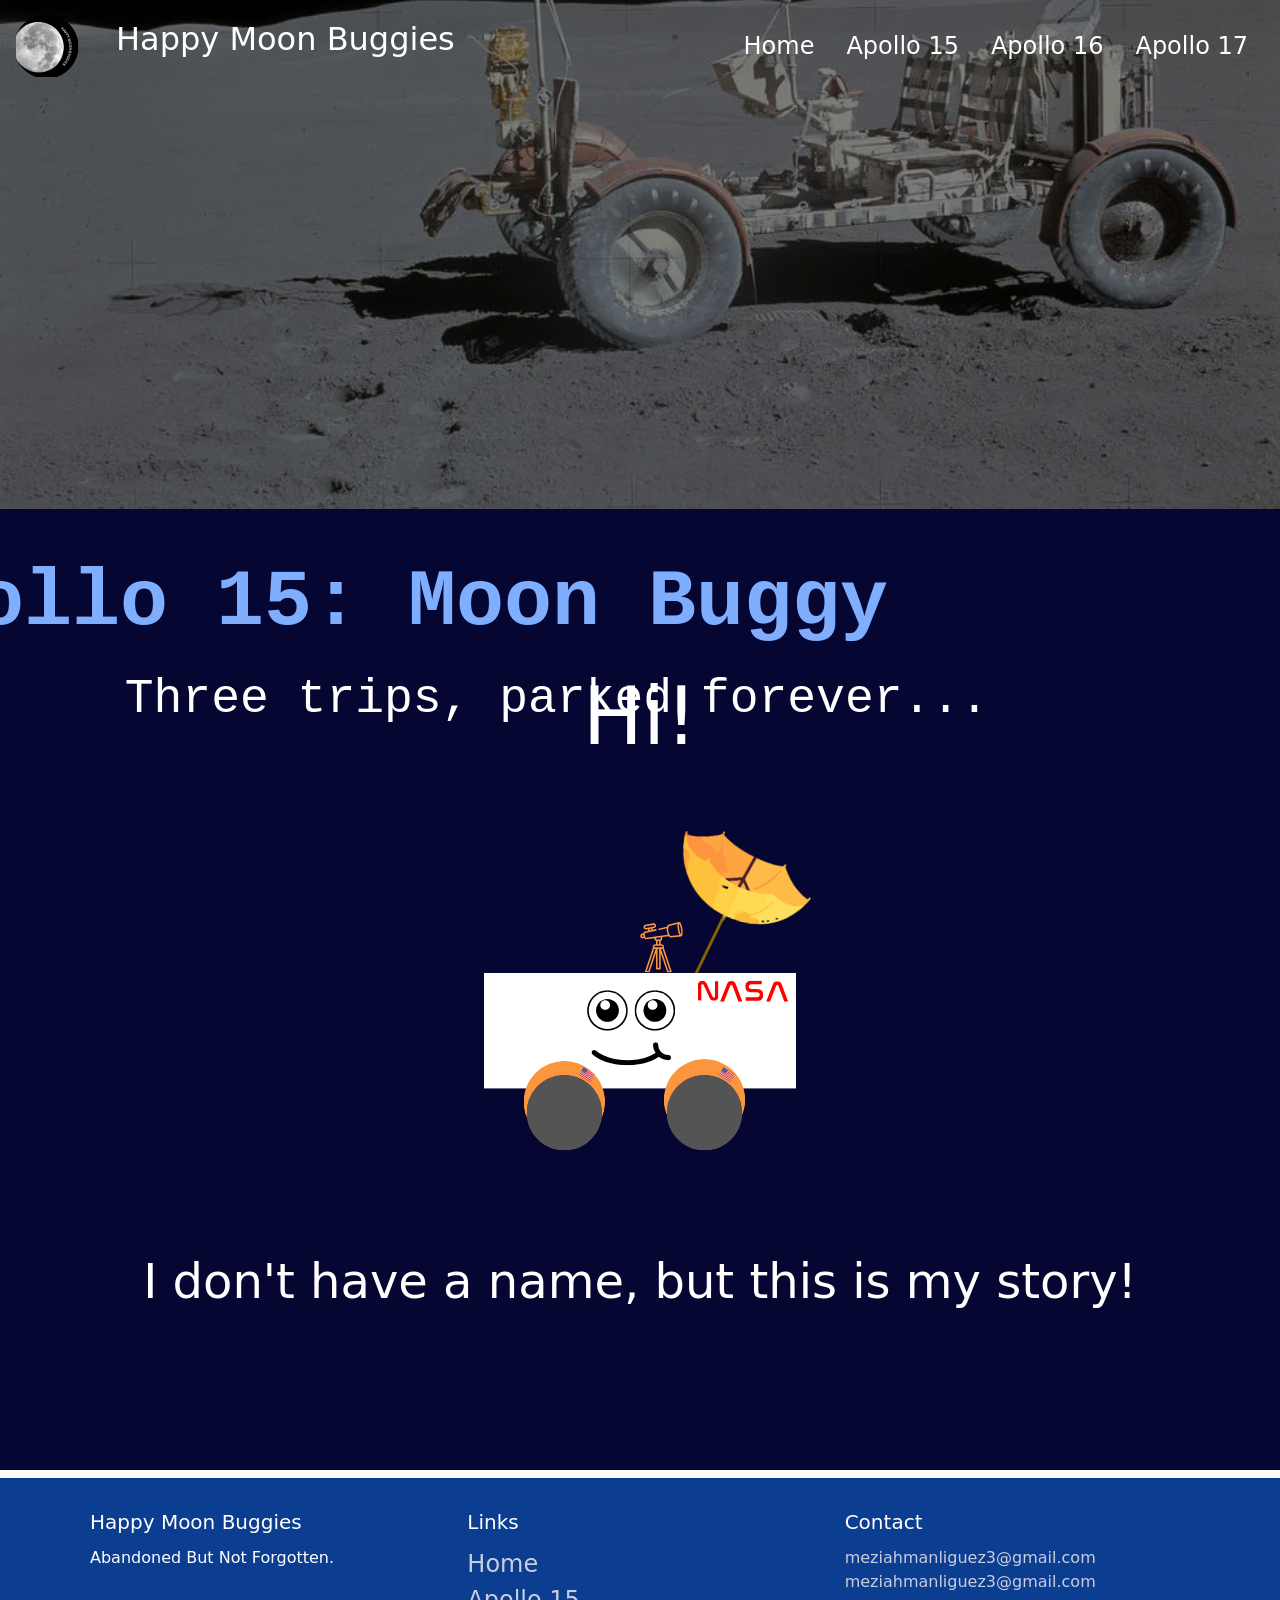
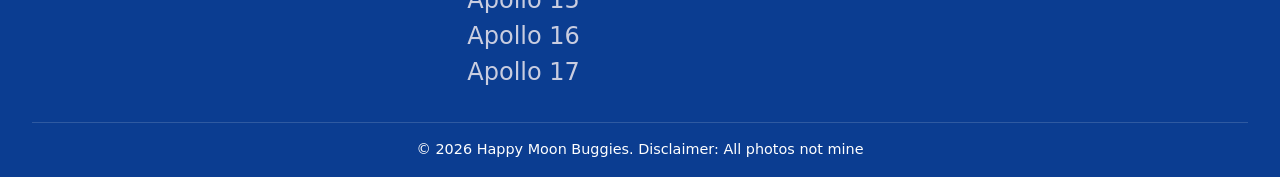
==== apollo15.html @ d658e1d1 "First upload" ====
<html lang="en">
<head>
    <meta charset="UTF-8">
    <meta name="viewport" content="width=device-width, initial-scale=1.0">
    <title>Happiness</title>
    <link rel="stylesheet" href="index.css">
    <link href="https://cdn.jsdelivr.net/npm/bootstrap@5.3.9/dist/css/bootstrap.min.css" rel="stylesheet" integrity="sha384-yEPZ7jP9S0QKiUQ0m3jjsO4ProIW7wvR9gXkI7JOGa2XVsw53Yke2bsdkBbjmmiX" crossorigin="anonymous">
</head>
<body>
    <div class="header" id="headerA15">
        <div id="logo-container">
            <img src="logo-buggies.svg" alt="NASA Logo" id="logo">
        </div>
        <h1 id="title">Happy Moon Buggies</h1>

        <nav>
            <!-- for hamburger menu to appear on phone -->
            <div class="hamburger-menu" onclick="toggleMenu()" onclick="alert('works')">
                <span class="bar"></span>
                <span class="bar"></span>
                <span class="bar"></span>
            </div>

            <div class="nav-menu">
                <ul>
                    <li><a href="nasa.html" class="a-nav">Home</a></li>
                    <li><a href="#apollo15-main" class="a-nav">Apollo 15</a></li>
                    <li><a href="apollo16.html" class="a-nav">Apollo 16</a></li>
                    <li><a href="apollo17.html" class="a-nav">Apollo 17</a></li>
                </ul>
            </div>
        </nav>
    </div>

    <div class="apollo15-main" id="apollo15-main">
        <div class="picture-15">
            <img src="apollo15.png" alt="Apollo 15 Lunar Rover" id="apollo15-pic">
            <pre id="title-A15"><span id="title2">Apollo 15: Moon Buggy</span>
            Three trips, parked forever...
            </pre>
        </div>

        <div class="hi15">
            <h2 id="MBhi" class="linesA15">Hi!</h2>
            <img src="buggy15.svg" alt="Apollo 15 Lunar Rover" id="buggy15">
            <h3 id="MBhi2">I don't have a name, but this is my story!</h3>
        </div>
    </div>


    <footer class="footer">
        <div class="footer-content">
            <div class="footer-col">
                <h5>Happy Moon Buggies</h5>
                <p>Abandoned But Not Forgotten.</p>
            </div>

            <div class="footer-col">
                <h5>Links</h5>
                <ul>
                    <li><a href="index.html">Home</a></li>
                    <li><a href="apollo15.html">Apollo 15</a></li>
                    <li><a href="apollo16.html">Apollo 16</a></li>
                    <li><a href="apollo17.html">Apollo 17</a></li>
                </ul>
            </div>

            <div class="footer-col">
                <h5>Contact</h5>
                <a href="mailto:meziahmanliguez3@gmail.com>">meziahmanliguez3@gmail.com</a>
                <a href="mailto:meziahmanliguez3@gmail.com>">meziahmanliguez3@gmail.com</a>
            </div>
        </div>

        <p class="footer-bottom">© 2026 Happy Moon Buggies. Disclaimer: All photos not mine</p>
    </footer>

    <script src="https://cdn.jsdelivr.net/npm/bootstrap@5.3.9/dist/js/bootstrap.bundle.min.js" integrity="sha384-WyOxWvTyr1QaMPfiPJSv76iReVthorl5uWlFtZPyK0IEB0hGzo9y5Bp9mYanr8Bu" crossorigin="anonymous"></script>
    <script>
        const lineObserver = new IntersectionObserver((entries) => 
        {
            entries.forEach((entry) => {
            if (entry.isIntersecting) {
            entry.target.classList.add("visible");
        } else {
            entry.target.classList.remove("visible"); // remove this line to keep lines shown once revealed
        }
        });
            }, { threshold: 0.5 });

        document.querySelectorAll(".linesA15").forEach((el) => lineObserver.observe(el));
    </script>
</body>
</html>
---- index.css ----
/* whole body: unified font */
body
{
    margin: 0;
    font-family: Arial, sans-serif;
    width: 100%;
}

.nasa-body header
{
    background-color: #0b3d91;
    color: white;
    position: sticky;
    top: 0;
    z-index: 1000;
}

.header
{
    background-color: transparent;
    color: #0b3d91;
    width: 100%;
    display: flex;
    z-index: 1000;
    position: sticky;
    top: 0;
}



#logo
{
    width: clamp(2rem, 5vw, 4rem);
    height: auto;
    margin-left: 1rem;
    margin-top: clamp(0.1rem, 1vw, 1rem);
    padding-bottom: clamp(0.2rem, 1.5vw, 1rem);
}

#title
{
    padding: 20px;
    font-size: clamp(1rem, 3vw, 2rem);
    margin-left: 1rem;
    z-index: 1000;
    color: white;
}

/* make hamb-menu disappear on desktop, arranging the appearance*/
.hamburger-menu
{
    display: none;
    flex-direction: column;
    justify-content: space-around;
    cursor: pointer;
    margin-right: 1rem;
}

/* design hamb-menu*/
.hamburger-menu span
{
    width: 2rem;
    height: 0.4rem;
    background-color: white;
    margin: 0.3rem 0;
}

/* for orientation of nav*/
nav
{
    display: flex;
    align-items: center;
    margin-left: auto;
}

.nav-menu
{
    display: flex;
    gap: 1rem;
    margin-right: 2rem;
    flex-direction: row;
}

.nav-menu ul
{
    display: flex;
    flex-direction: row;
    gap: 2rem;
    margin: 0;
    padding: 0;
}

/* to design the sections text ex. home*/
.a-nav
{
    text-decoration: none;
    color: white;
}

/* make dotted disappear */
ul
{
    list-style-type: none;
    font-size: clamp(1rem, 3vw, 1.5rem);
}

.home
{
    background-color: black;
    color: white;
    height: 300vh;

}





#welcome
{
    margin: 0;
    padding: 2rem;
    font-size: clamp(5rem, 7vw, 5.5rem);
    color: hsl(246, 98%, 77%);
}

/* make the moon image transparent */

#opening
{
    margin: 0;
    padding: 2rem;
    font-size: clamp(2rem, 4vw, 2.5rem);
    width: 60%;
}

.center
{
    display: flex;
    justify-content: space-between;
    align-items: center;  
    padding-right: 2vw;
}

.frame
{
    border: none;
    border-radius: 6px;
    box-shadow: 0 8px 20px rgba(0, 0, 0, 0.4);  
    max-width: 70vw;
    height: auto;
    flex: 0 0 50vw;
    
}

#home-moon
{
    opacity: 0.5;
    margin-left: 0;
    width: 100%;
}



.line 
{
    font-size: 1.8rem;         
    opacity: 0;
    transform: translateY(30px);
    transition: opacity 0.7s ease, transform 0.7s ease;
    min-width: 0; 
}

.line.visible 
{
    opacity: 1;
    transform: translateY(0);
}

#line1
{
    margin-right: 0;
    font-size: clamp(3rem, 5vw, 3.5rem);
    margin-left: 2rem;
    color:white;
}

#introduce
{
    display: flex;
    flex-direction: column;
    align-items: center;
    justify-content: center;
    margin-top: 5vw;
}

.cards
{
    display: grid;
    grid-template-columns: 30% 30% 30%;
    gap: 4rem;
    margin-top: 10vw;
    margin-right: 4rem;
    margin-left: 4rem;
}

.card
{
    padding: 10px;
    border-radius: 6px;
    transition: 0.3s;
    margin-right: 10px;
    cursor: pointer;
    background-color: white;
}


.card:hover
{
    transform: scale(1.05);
    box-shadow:0 0 10px rgb(44, 33, 240);
}

.card img
{
    width: 100%;
    height: auto;
}

.card h4
{
    margin: 10px 0 5px 0;
    font-weight: bold;
    font-size: clamp(1.5rem, 3vw, 1.8rem);
    color: hsl(247, 9%, 20%);
}



.date
{
    font-size: clamp(1rem, 2vw, 1.2rem);
    color: hsl(247, 9%, 20%);
}


#button2
{
    margin-top: 8.8rem;
}

.btn-outline-primary
{
    color: white !important;
    border-color: #0b3d91 !important;
    background-color: #0b3d91 !important;
}


.btn-outline-primary:hover,
.btn-outline-primary:focus-visible,
.btn-outline-primary:active
{
    background-color: white !important;
    border-color: #0b3d91  !important;
    color: #0b3d91 !important;
}


/* Apollo 15 page */
#apollo15-pic
{
    width: 100vw;
    height: 40vw;
    object-fit: cover;
    filter: brightness(0.5);
    margin-top: -6rem;
}

#title-A15
{
    position: absolute;
    
    top: 20%;
    left: 30%;
    transform: translate(-50%, -50%);
    font-size: clamp(2rem, 5vw, 3rem);
    color: white;
    text-align: center;
    margin-top: 20rem;
    
    margin-left: 0;
    padding: 0;
}

#title2
{
    color: #7faefe;
    font-size: clamp(4rem, 7vw, 5rem);
    font-weight: bold;
}

.apollo15-main
{
    background-color: rgb(6, 6, 50);
}

#MBhi
{
    margin-top: 10rem;
    color: white;
    font-size: clamp(4rem, 7vw, 5rem);
    text-align: center;
}

.linesA15
{
    font-size: 1.8rem;         
    opacity: 0;
    transform: translateY(30px);
    transition: opacity 0.7s ease, transform 0.7s ease;
    min-width: 0; 
}

.linesA15.visible
{
    opacity: 1;
    transform: translateY(0);
}

#buggy15
{
    display: block;
    margin: 0 auto;
    width: clamp(20rem,40vw, 30rem);
}

#MBhi2
{
    color: white;
    font-size: clamp(2rem, 4vw, 3rem);
    text-align: center;
    margin-top: 0;
    padding-bottom: 10rem;
}


/* Apollo 16 page */
#apollo16-pic
{
    width: 100vw;
    height: 40vw;
    object-fit: cover;
    filter: brightness(0.5);
    margin-top: -6rem;
}


#title-A16
{
    position: absolute;
    
    top: 20%;
    left: 30%;
    transform: translate(-50%, -50%);
    font-size: clamp(2rem, 5vw, 3rem);
    color: white;
    text-align: center;
    margin-top: 20rem;
    
    margin-left: 0;
    padding: 0;
}

#title16
{
    color: #7faefe;
    font-size: clamp(4rem, 7vw, 5rem);
    font-weight: bold;
}

.apollo16-main
{
    background-color: rgb(6, 6, 50);
}


.linesA16
{
    font-size: 1.8rem;         
    opacity: 0;
    transform: translateY(30px);
    transition: opacity 0.7s ease, transform 0.7s ease;
    min-width: 0; 
}

.linesA16.visible
{
    opacity: 1;
    transform: translateY(0);
}

#buggy16
{
    display: block;
    margin: 0 auto;
    width: clamp(20rem,40vw, 30rem);
}


/* Apollo 17 page */
#apollo17-pic
{
    width: 100vw;
    height: 40vw;
    object-fit: cover;
    filter: brightness(0.5);
    margin-top: -6rem;
}


#title-A17
{
    position: absolute;
    
    top: 20%;
    left: 30%;
    transform: translate(-50%, -50%);
    font-size: clamp(2rem, 5vw, 3rem);
    color: white;
    text-align: center;
    margin-top: 20rem;
    
    margin-left: 0;
    padding: 0;
}

#title17
{
    color: #7faefe;
    font-size: clamp(4rem, 7vw, 5rem);
    font-weight: bold;
}

.apollo17-main
{
    background-color: rgb(6, 6, 50);
}


.linesA17
{
    font-size: 1.8rem;         
    opacity: 0;
    transform: translateY(30px);
    transition: opacity 0.7s ease, transform 0.7s ease;
    min-width: 0; 
}

.linesA17.visible
{
    opacity: 1;
    transform: translateY(0);
}

#buggy17
{
    display: block;
    margin: 0 auto;
    width: clamp(20rem,40vw, 30rem);
}




















/*footer*/
.footer
{
    background-color: #0b3d91;          /* dark space blue; change to match your page */
    color: white;
    padding: 2rem 2rem 1rem;
    box-sizing: border-box;
    width: 100%;
}

.footer-content
{
    display: flex;
    justify-content: space-between;
    flex-wrap: wrap;                    /* columns stack on small screens */
    gap: 2rem;
    max-width: 1100px;
    margin: 0 auto;
}

.footer-col
{
    flex: 1 1 200px;
    min-width: 0;
}

.footer-col h5
{
    color: #fff;
    margin-bottom: 0.75rem;
}

.footer-col ul
{
    list-style: none;
    padding: 0;
    margin: 0;
}

.footer-col a
{
    color: #c9cde0;
    text-decoration: none;
}

.footer-col a:hover
{
    color: #4272f5;
}

.footer-bottom
{
    text-align: center;
    margin: 2rem 0 0;
    padding-top: 1rem;
    border-top: 1px solid rgba(255, 255, 255, 0.15);
    font-size: 0.9rem;
}

/* responsive; for phone*/
@media (max-width: 767px)
{
    /* to not overflow*/
    html, body
    {
        overflow-x: clip;
    }

    body
    {
        position: relative;
    }

    /* for sticky header*/
    .header
    {
        display: flex;
        flex-direction: row;
        align-items: left;
        position: sticky;
        top: 0;
    }

    /* header section: design*/
    #title
    {
        margin-left: 1rem;
        text-align: left;
        margin-top: 2rem;
        font-size: clamp(1rem, 3vw, 1.2rem);
    }

    #logo-container
    {
        display: flex;
        justify-content: left;
        margin-left: 0.5rem;
        width: clamp(1rem, 3vw, 2rem);
        height: clamp(5rem, 5vw, 10rem);
        object-fit: contain;
    }

    /* make hamb-menu appear*/
    .hamburger-menu
    {
        display: flex;
        justify-content: flex-end;
        align-self: right;
    }

    /*make horizontal nav menu to vertical */
    .nav-menu
    {
        display: none;
        position: absolute;
        top: 8vh;
        left: 0;
        width: 100%;
        height: 100vh;
        background-color:hsl(246, 100%, 48%);
        flex-direction: column;
        padding: 1rem 0;
        z-index: 1000;
        font-size: clamp(2rem, 6vw, 3rem);
        align-items: center;
    }

    


    .a-nav
    {
        color: hsl(254, 68%, 95%);
    }

    a
    {
        color: hsl(249, 39%, 90%);
    }

    .nav-menu.active
    {
        display: flex;
    }
}


/*responsive: for tablets or ipads or book vertical */
@media only screen and (min-width: 768px) and (max-width: 1400px)
{
    html, body
    {
        overflow-x: clip;
    }

    body
    {
        position: relative;
    }

    .header
    {

        position: sticky;
        top: 0;
    }

    .nav-menu
    {
        display: flex;
    }
}
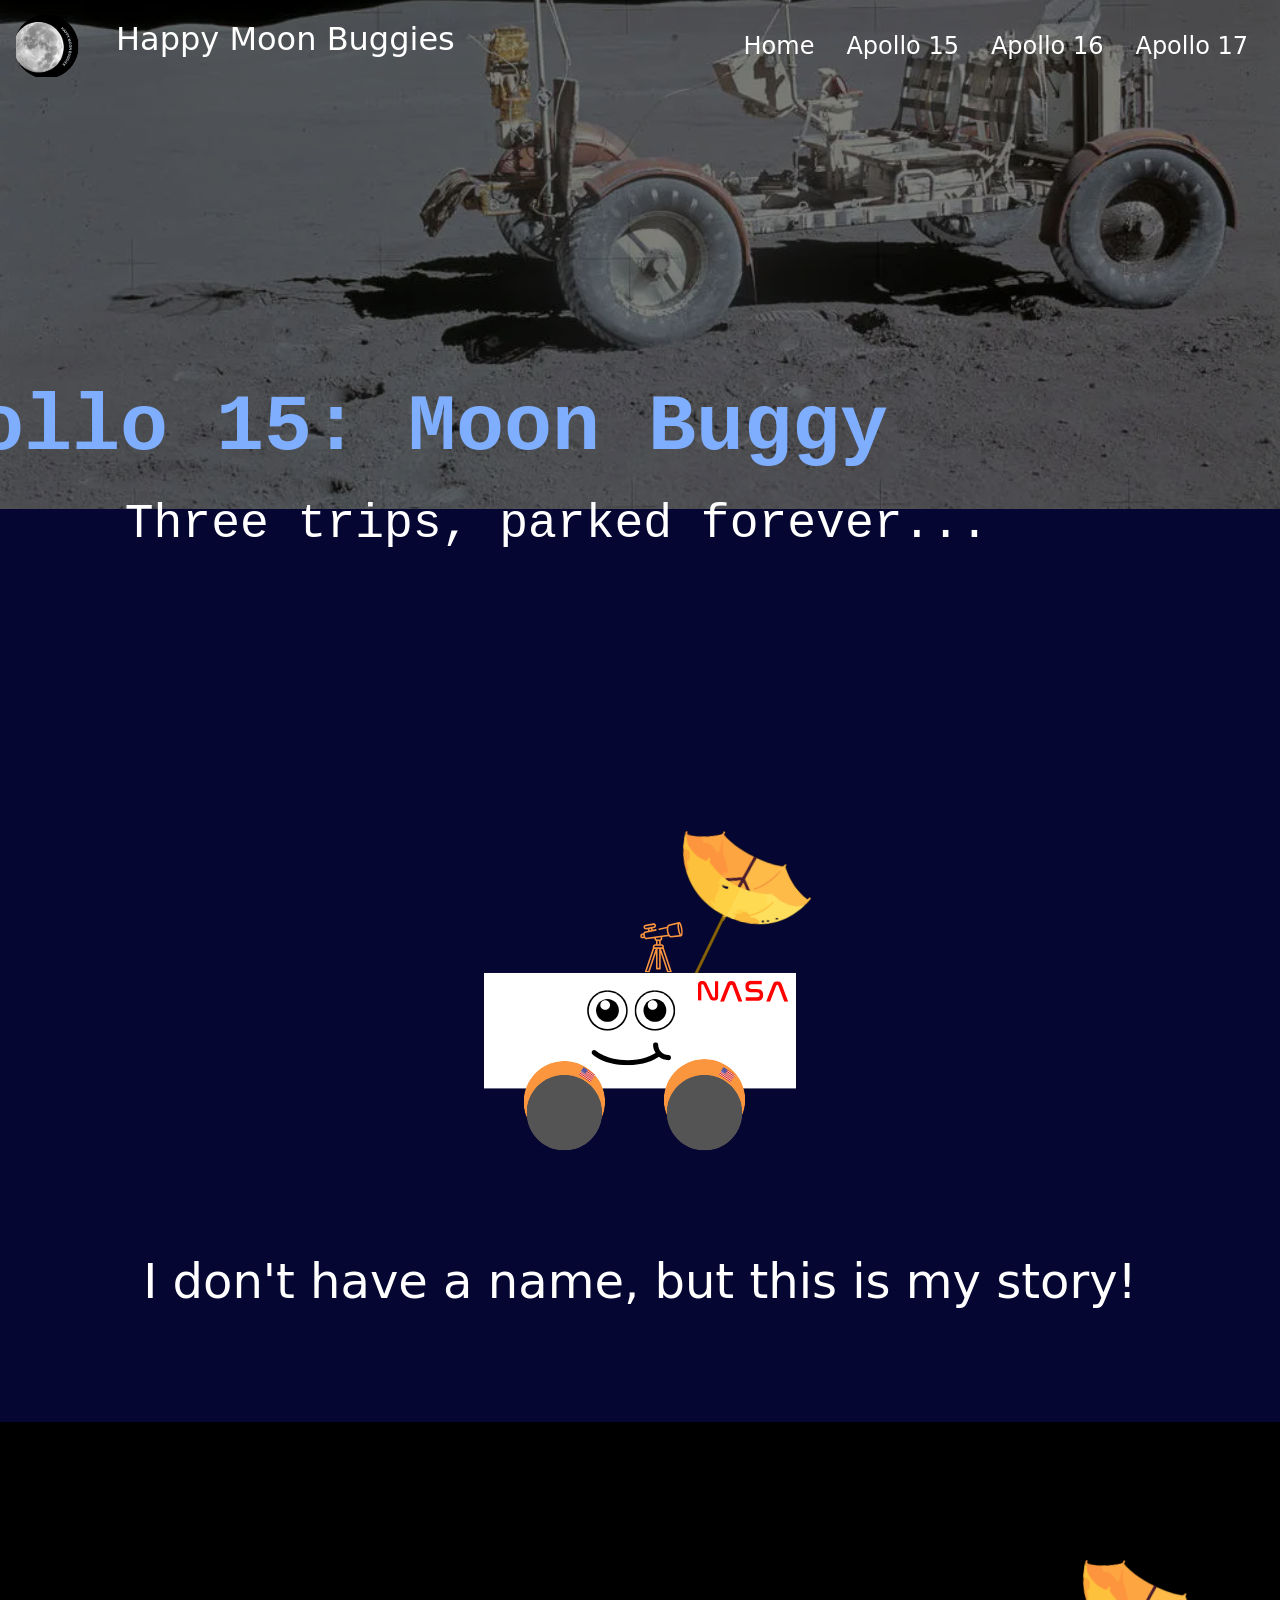
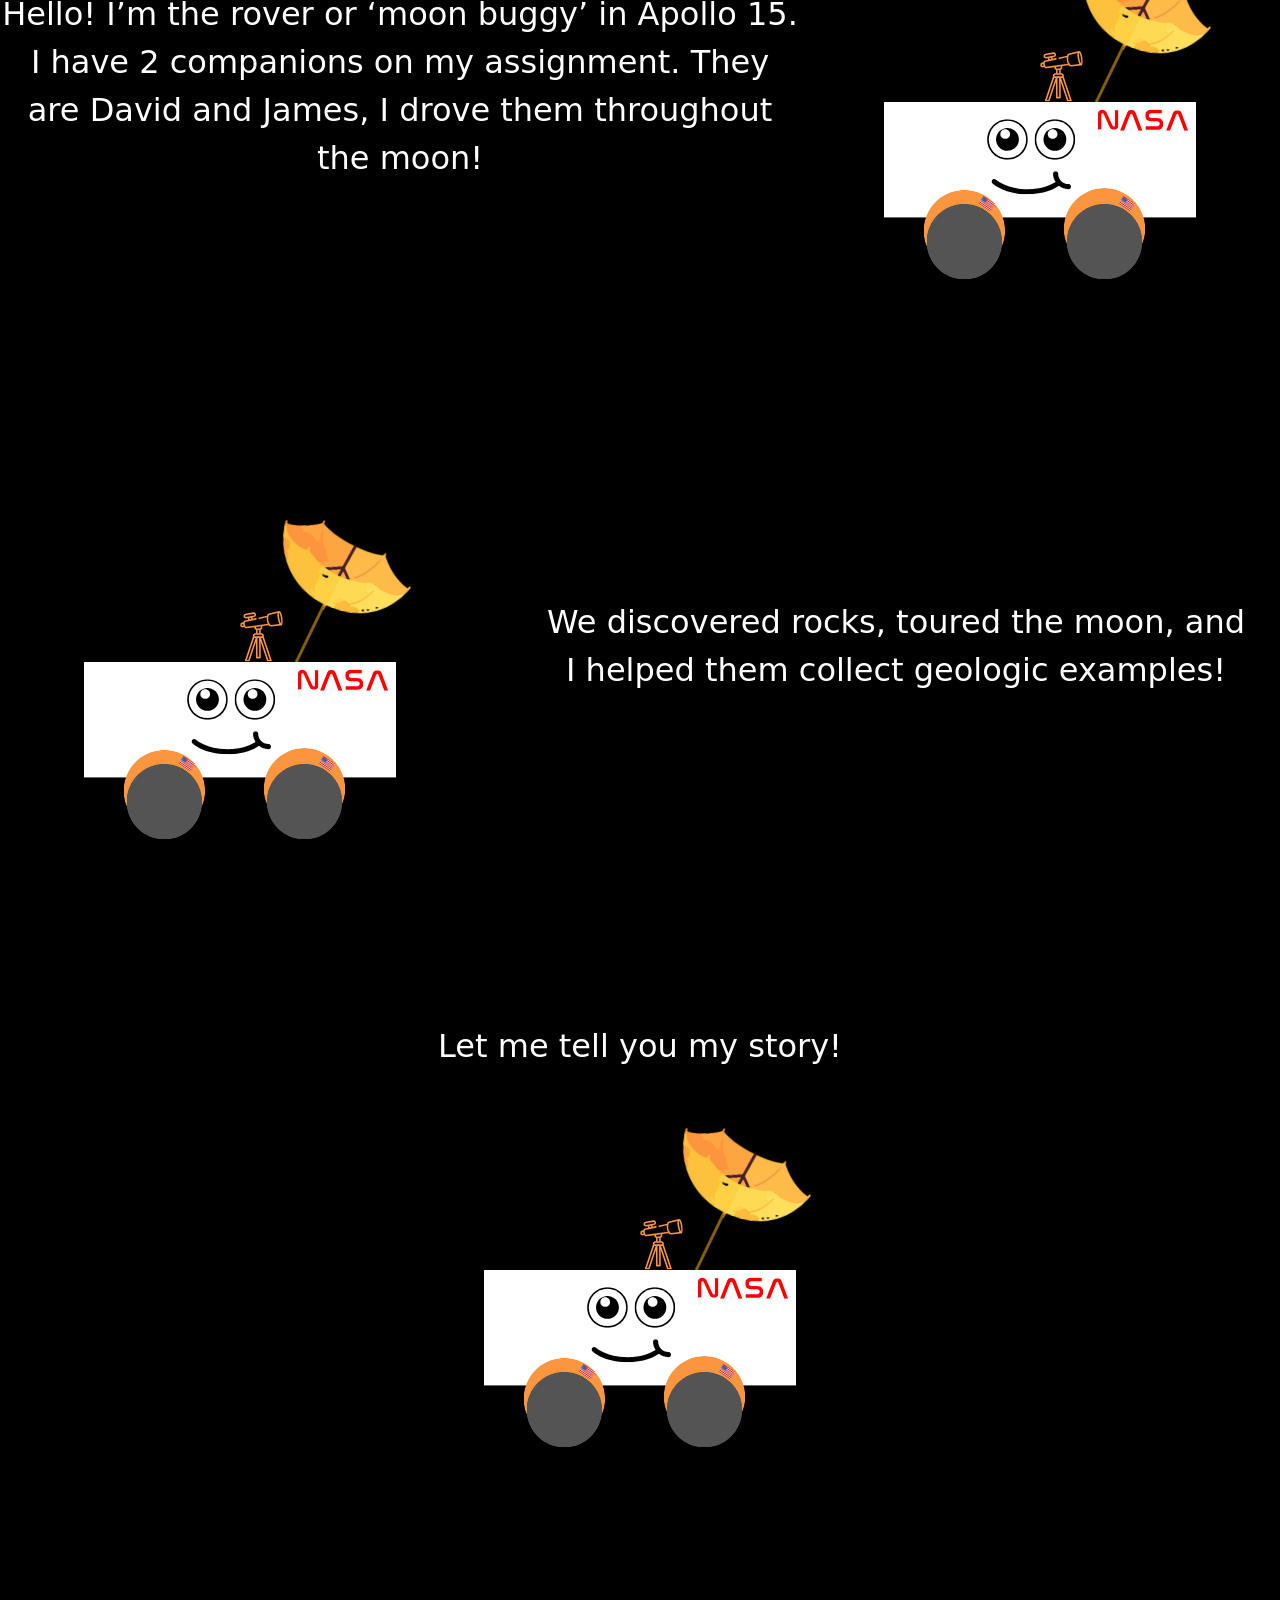
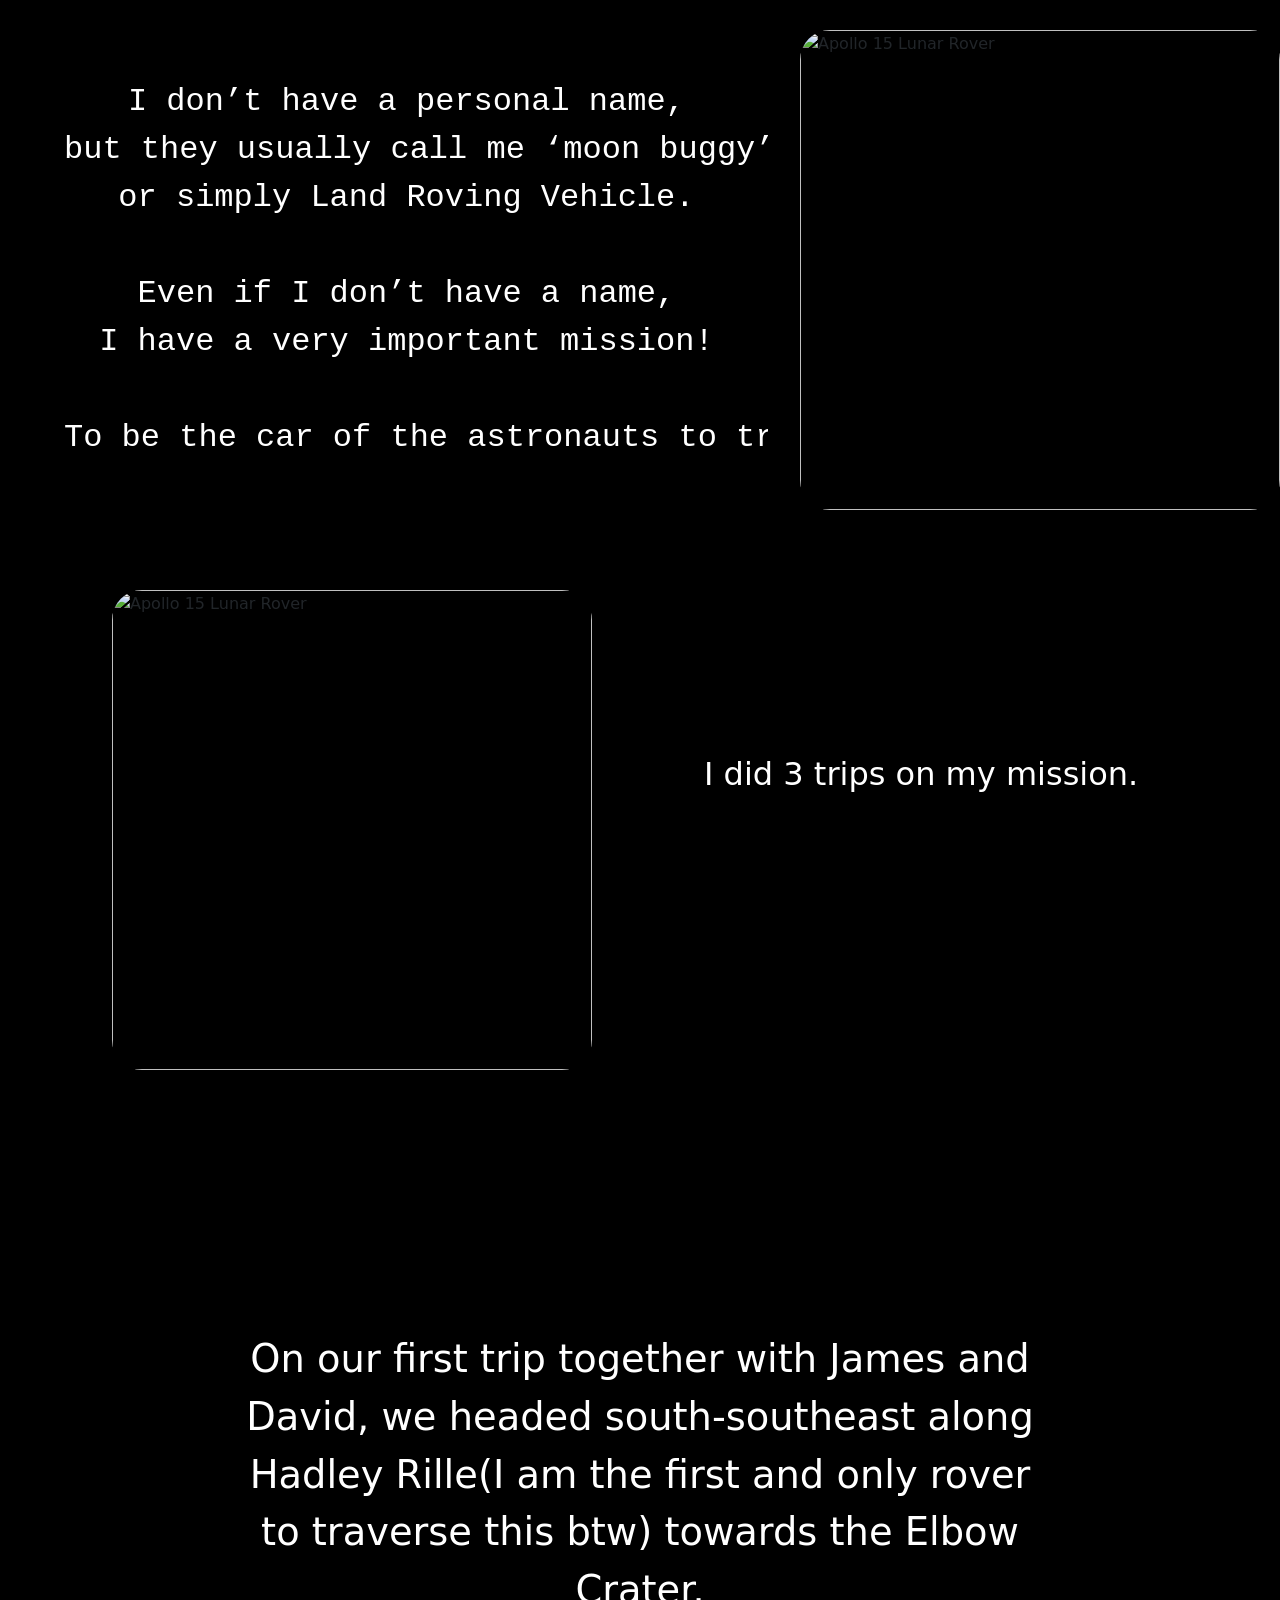
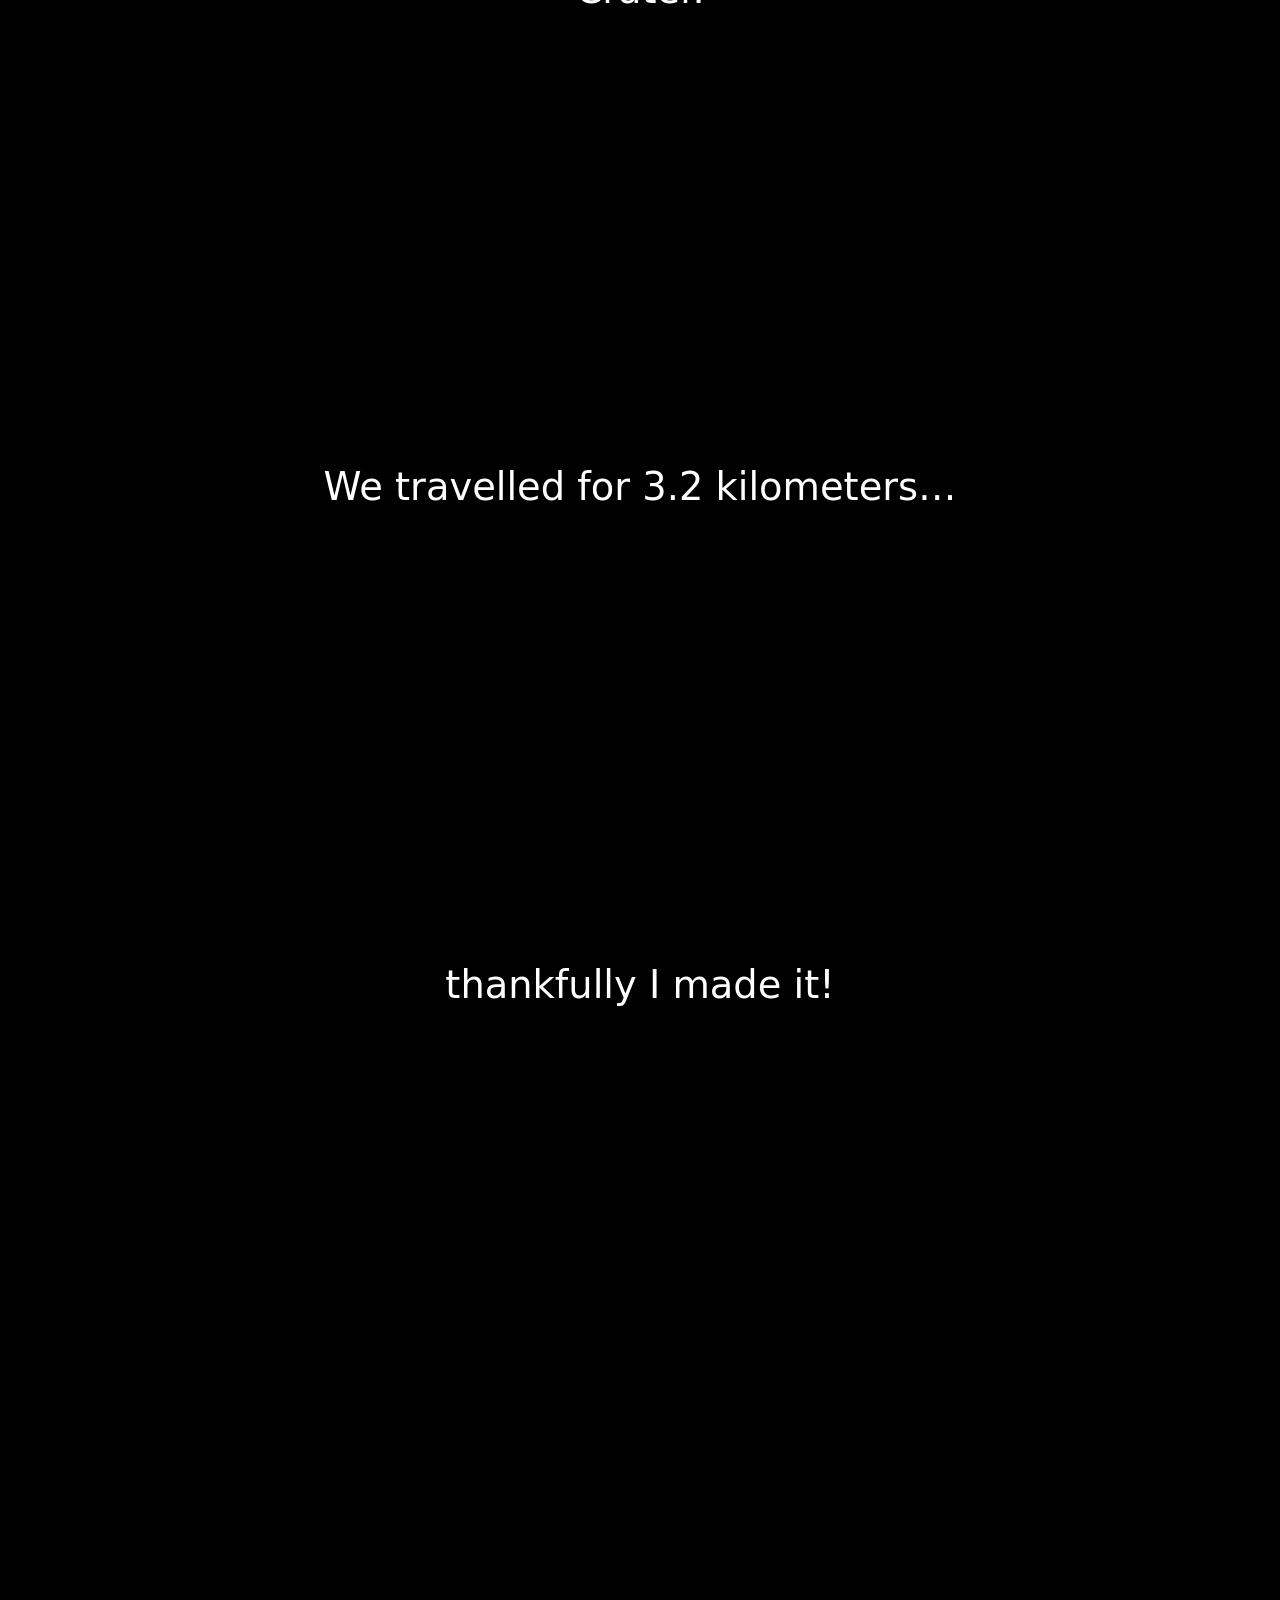
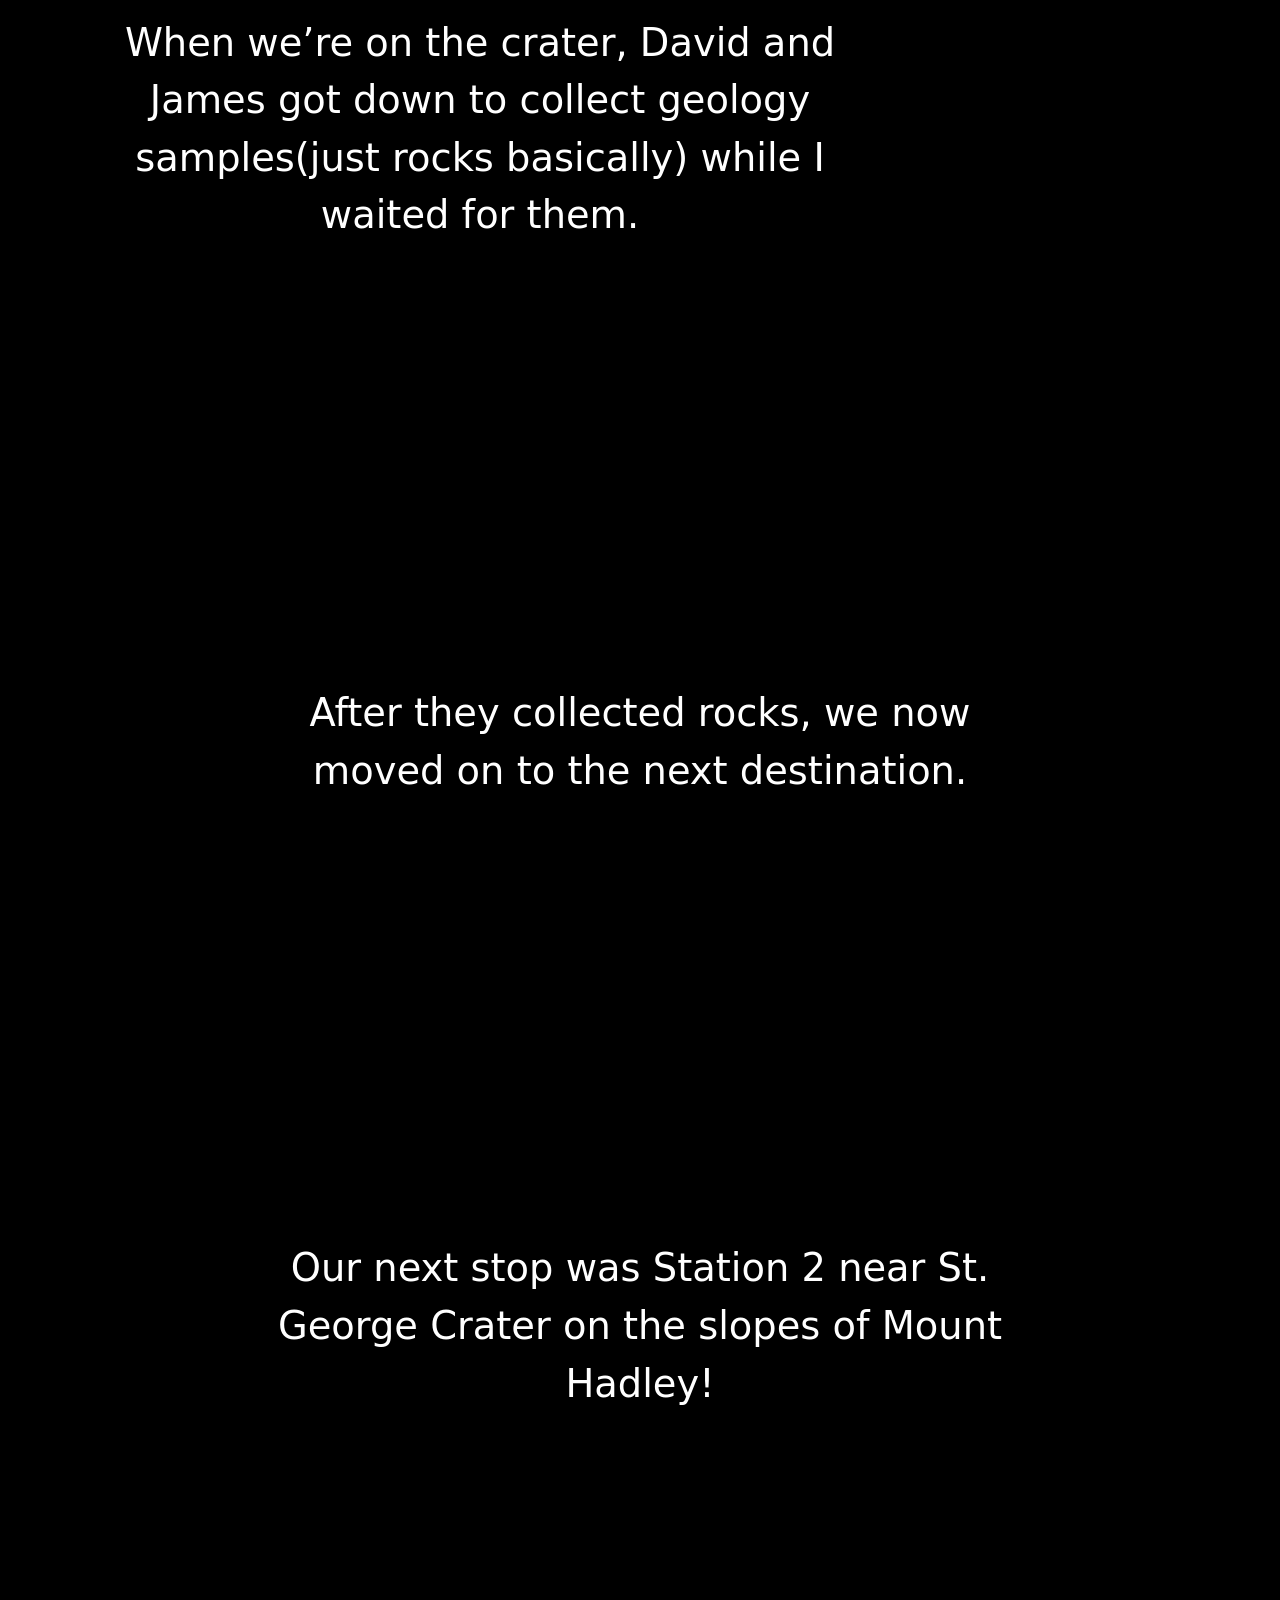
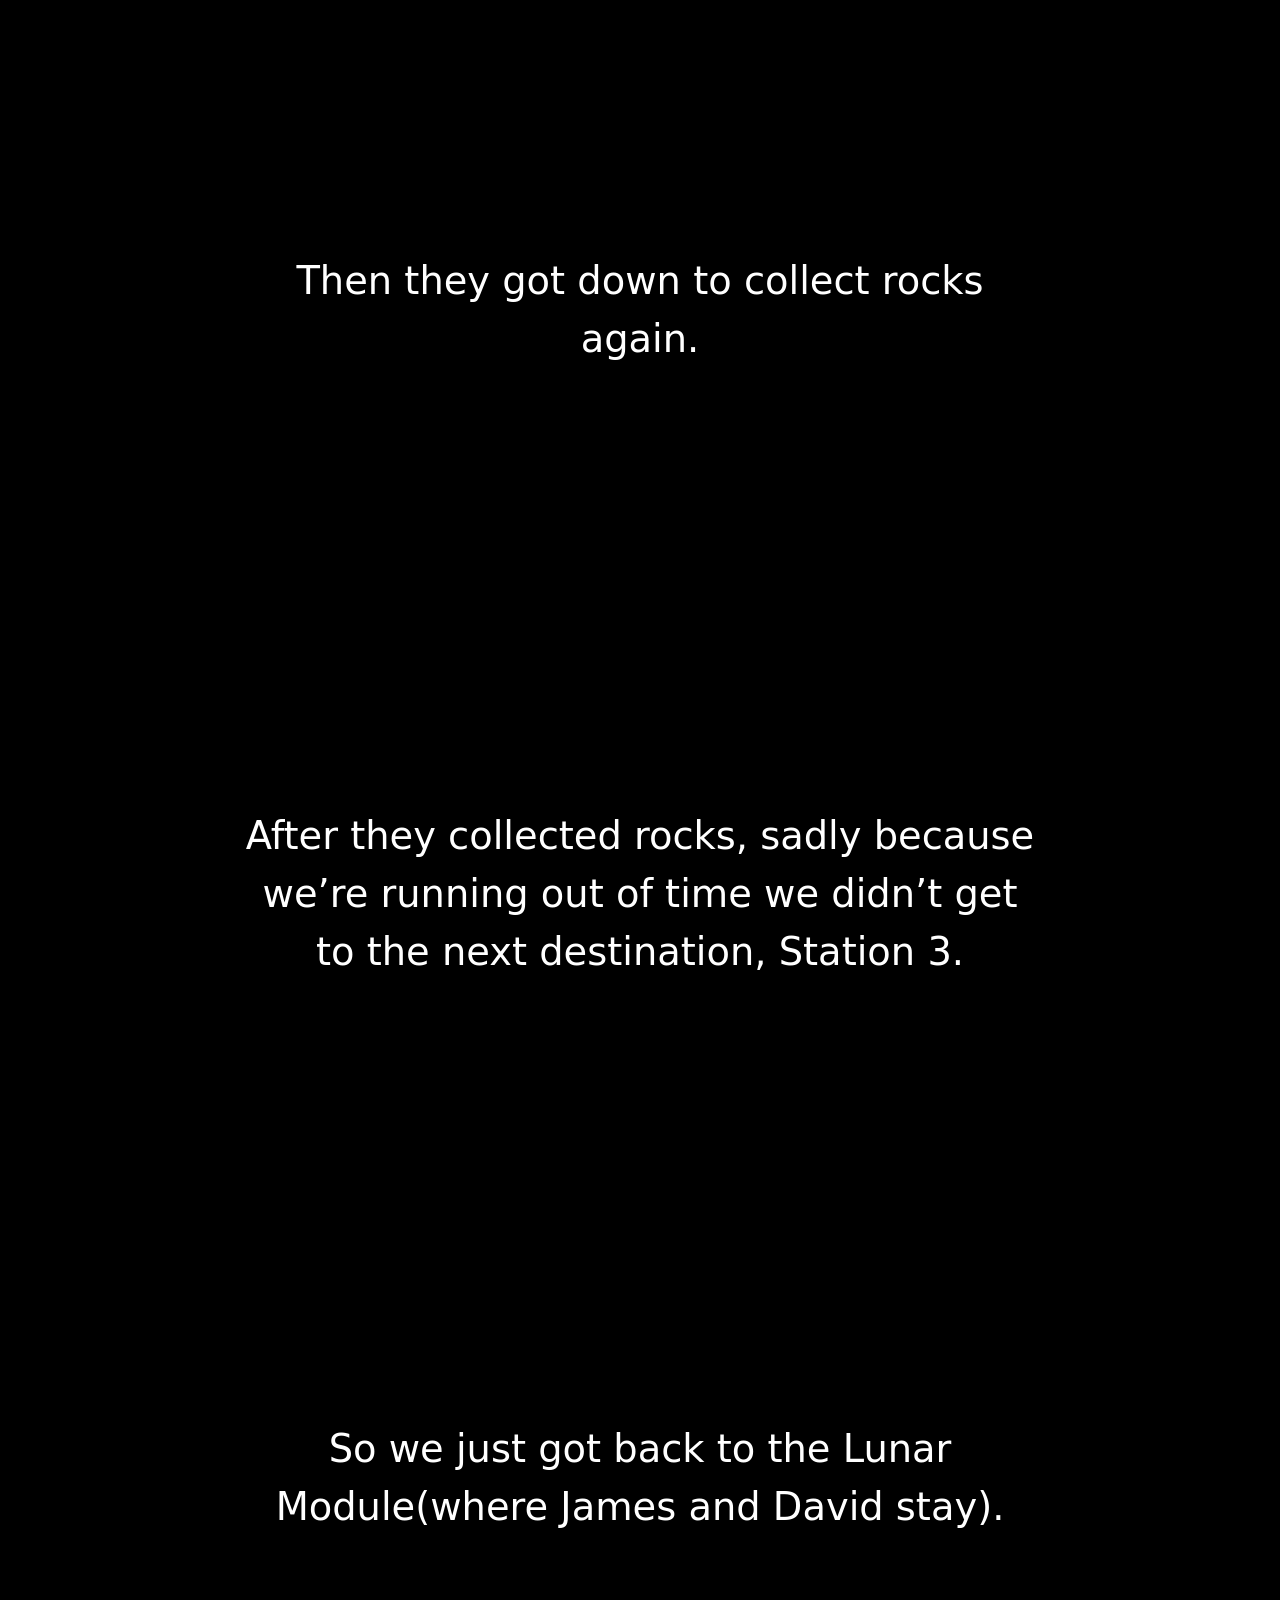
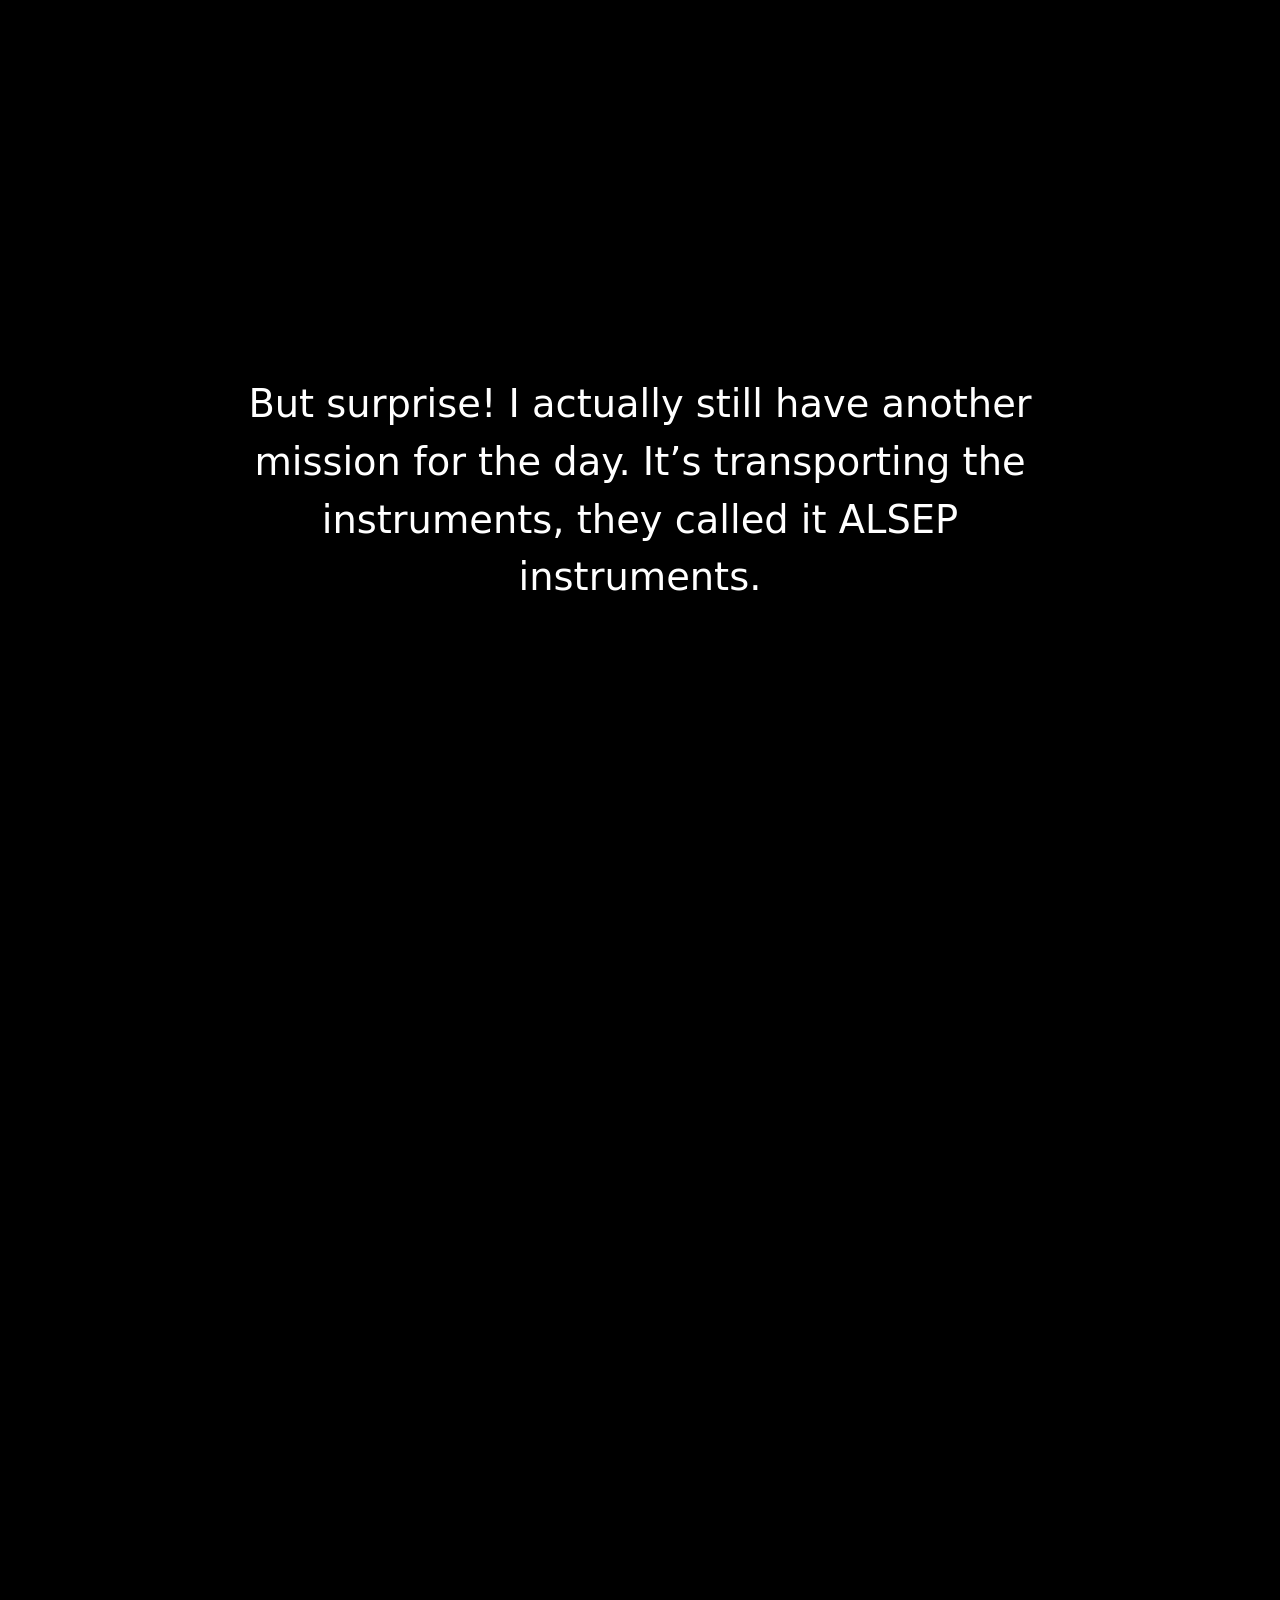
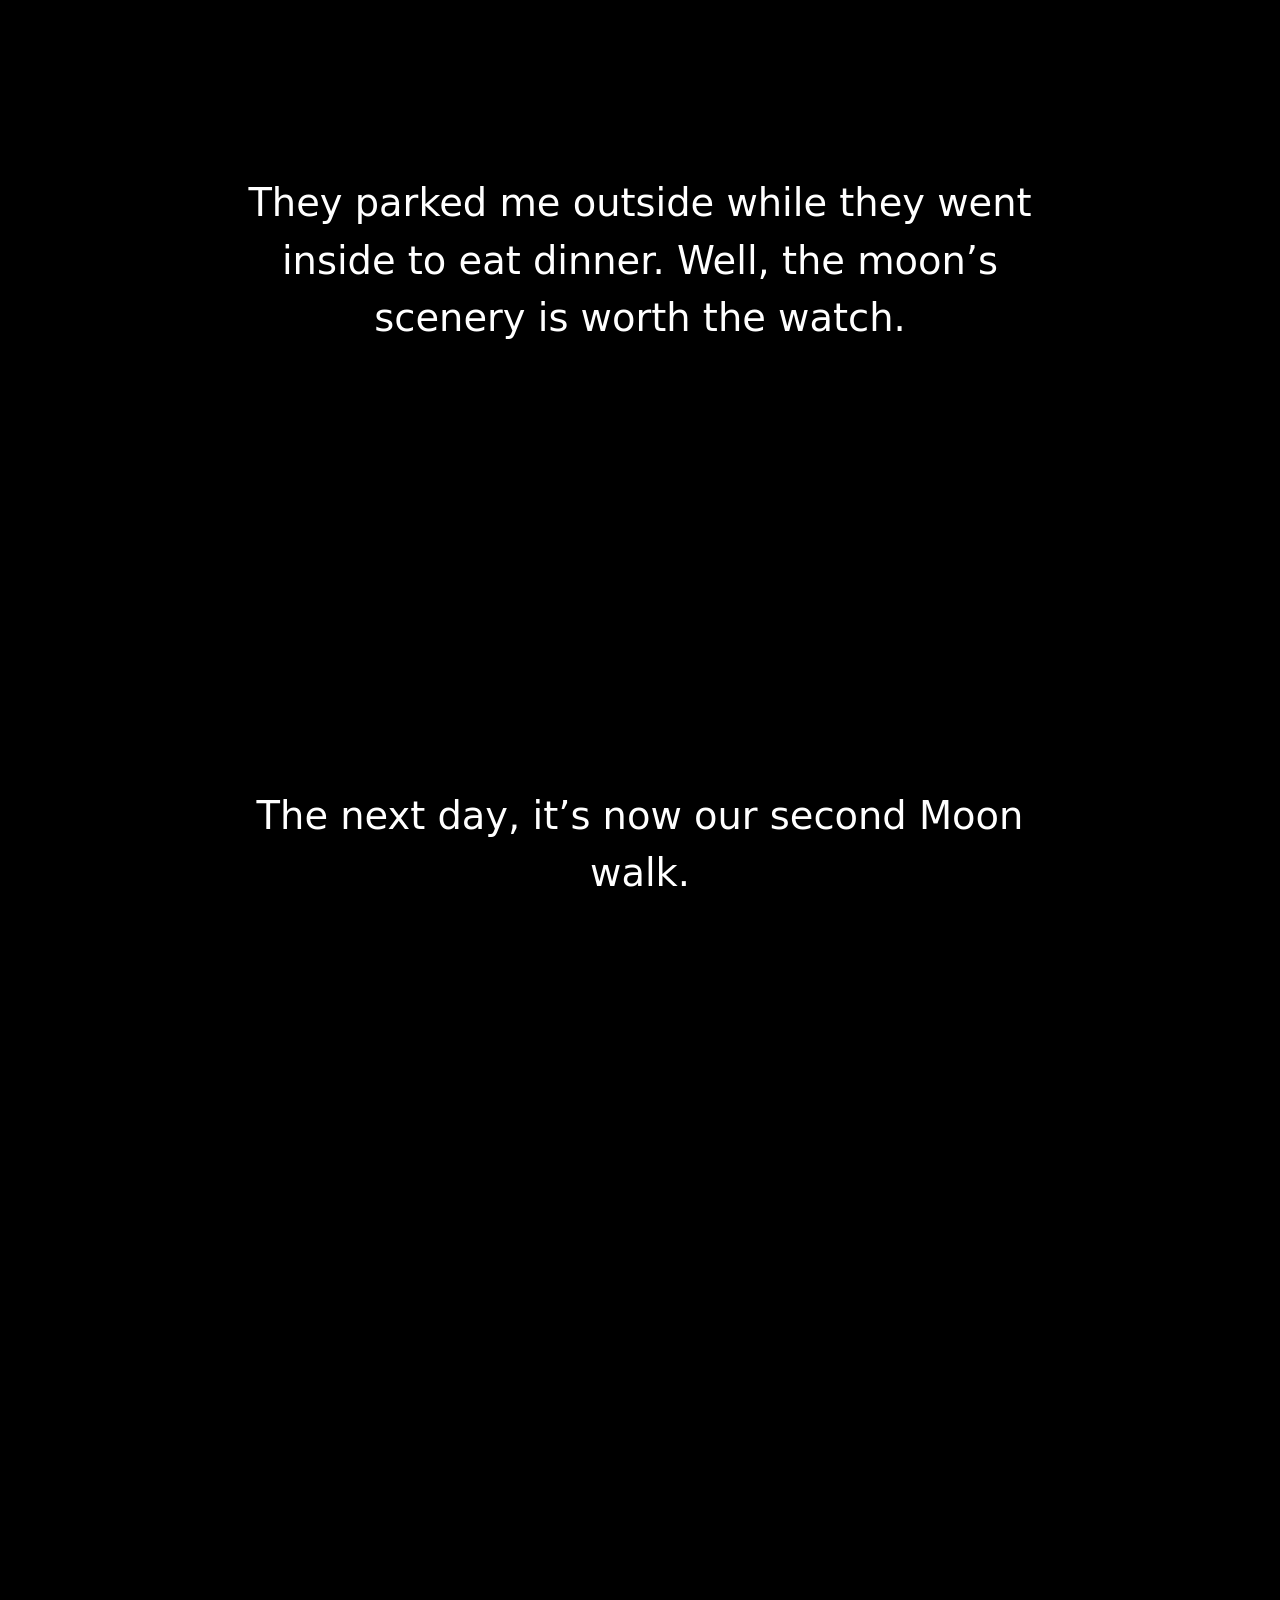
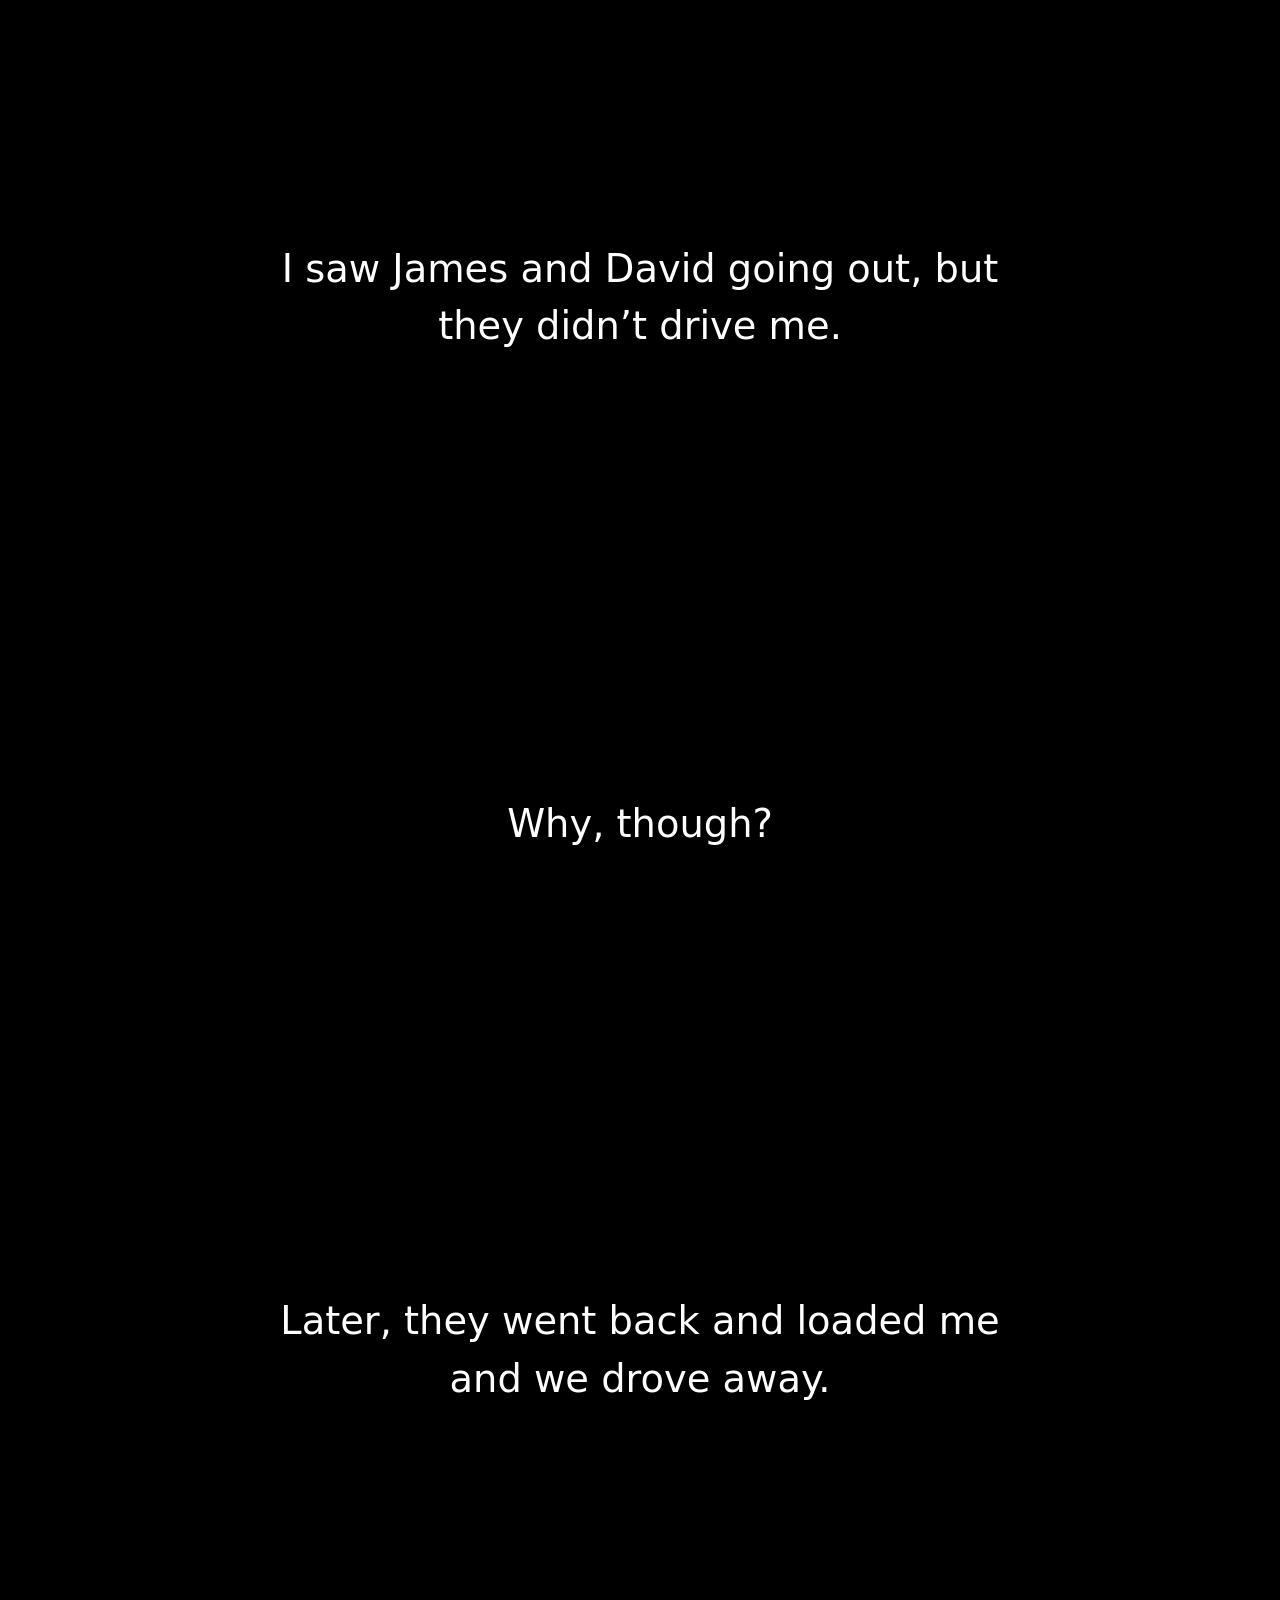
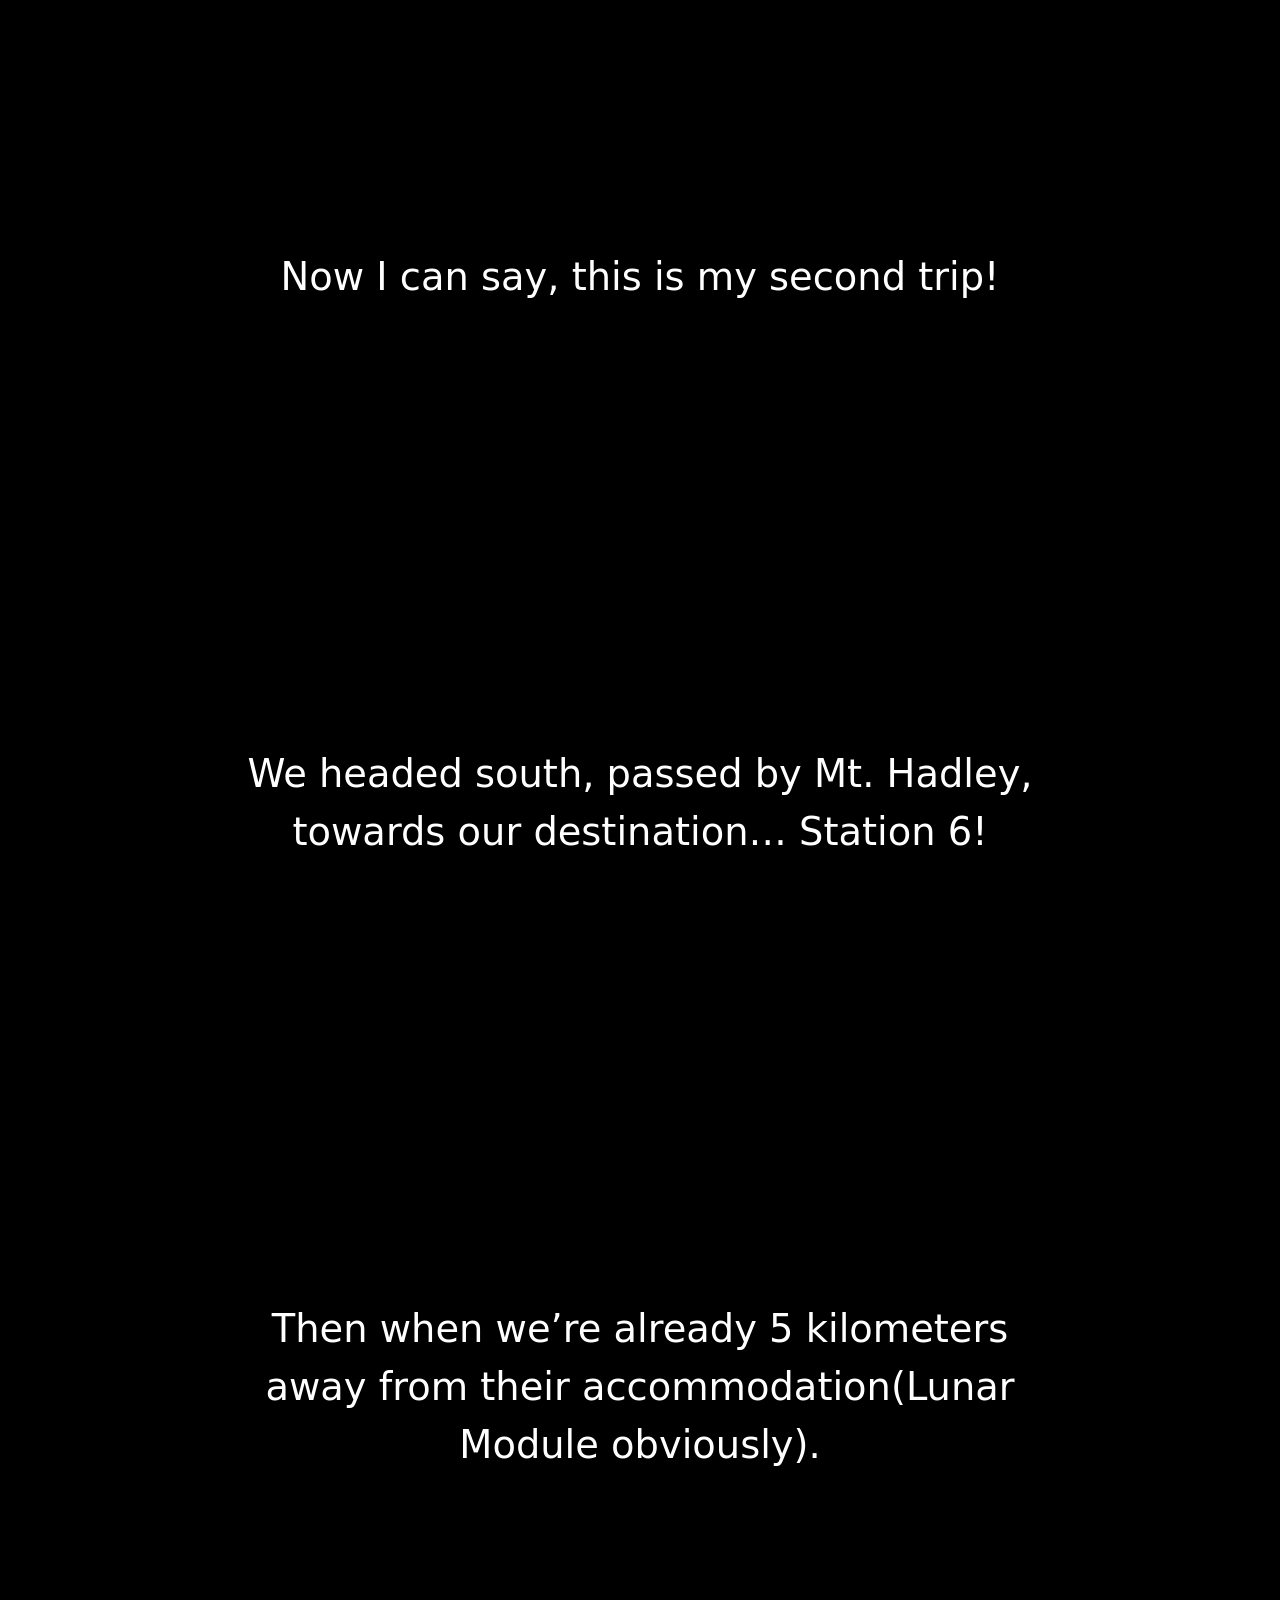
==== commit 05ca53d1: "update" ====
--- a/apollo15.html
+++ b/apollo15.html
@@ -3,6 +3,7 @@
     <meta charset="UTF-8">
     <meta name="viewport" content="width=device-width, initial-scale=1.0">
     <title>Happiness</title>
+    <link rel="icon" type="image/svg+xml" href="logo-buggies.svg">
     <link rel="stylesheet" href="index.css">
     <link href="https://cdn.jsdelivr.net/npm/bootstrap@5.3.9/dist/css/bootstrap.min.css" rel="stylesheet" integrity="sha384-yEPZ7jP9S0QKiUQ0m3jjsO4ProIW7wvR9gXkI7JOGa2XVsw53Yke2bsdkBbjmmiX" crossorigin="anonymous">
 </head>
@@ -23,7 +24,7 @@
 
             <div class="nav-menu">
                 <ul>
-                    <li><a href="nasa.html" class="a-nav">Home</a></li>
+                    <li><a href="index.html" class="a-nav">Home</a></li>
                     <li><a href="#apollo15-main" class="a-nav">Apollo 15</a></li>
                     <li><a href="apollo16.html" class="a-nav">Apollo 16</a></li>
                     <li><a href="apollo17.html" class="a-nav">Apollo 17</a></li>
@@ -46,6 +47,378 @@
             <h3 id="MBhi2">I don't have a name, but this is my story!</h3>
         </div>
     </div>
+
+    <div class="apollo15-story" id="apollo15-story">
+        <div class="story-15 story1">
+            <p id="story15-1" class="stories linesA15">Hello! I’m the rover or ‘moon buggy’ in Apollo 15. I have 2 companions on my assignment. They are David and James, I drove them throughout the moon!</p>
+            <img src="buggy15.svg" alt="Apollo 15 Lunar Rover" class="buggy15">
+        </div>
+
+        <div class="story-15 story1">
+            <img src="buggy15.svg" alt="Apollo 15 Lunar Rover" class="buggy15">
+            <p id="story15-2" class="stories linesA15">We discovered rocks, toured the moon, and I helped them collect geologic examples!</p>
+            
+        </div>
+
+        <div class="story-15 center-story">
+            <p id="story15-3" class="stories linesA15" style="padding-bottom: 0;">Let me tell you my story!</p>
+            <img src="buggy15.svg" alt="Apollo 15 Lunar Rover" class="buggy15">
+        </div>
+
+        <div class="story-15 story1">
+            <pre id="story15-2" class="stories linesA15" style="padding-bottom: 0;">I don’t have a personal name, 
+but they usually call me ‘moon buggy’ 
+or simply Land Roving Vehicle. 
+                
+Even if I don’t have a name, 
+I have a very important mission! 
+                
+To be the car of the astronauts to traverse the moon!</pre>
+            <img src="pic15-1.png" alt="Apollo 15 Lunar Rover" class="buggy15 pics-15">
+        </div>
+
+        <div class="story-15 story1">
+            <img src="pic15-2.png" alt="Apollo 15 Lunar Rover" class="buggy15 pics-15" style="margin-right: 7rem; margin-left: 7rem;">
+            <p id="story15-4" class="stories linesA15" style="margin-left: 0;">I did 3 trips on my mission.</p>
+            
+        </div>
+
+        <div class="story-15 story1">
+            <p id="story15-4" class="stories linesA15">On our first trip together with James and David, we headed south-southeast along Hadley Rille(I am the first and only rover to traverse this btw) towards the Elbow Crater.</p>
+        </div>
+
+        <div class="story-15 story1">
+            <p id="story15-5" class="stories linesA15">We travelled for 3.2 kilometers…</p>
+        </div>
+
+        <div class="story-15 story1">
+            <p id="story15-6" class="stories linesA15">thankfully I made it!</p>
+        </div>
+
+        <div class="story-15 story1">
+            <p id="story15-7" class="stories linesA15">When we’re on the crater, David and James got down to collect geology samples(just rocks basically) while I waited for them.</p>
+        </div>
+
+         <div class="story-15 story1">
+            <p id="story15-8" class="stories linesA15">After they collected rocks, we now moved on to the next destination.</p>
+        </div>
+
+        <div class="story-15 story1">
+            <p id="story15-9" class="stories linesA15">Our next stop was Station 2 near St. George Crater on the slopes of Mount Hadley!</p>
+        </div>
+
+        <div class="story-15 story1">
+            <p id="story15-10" class="stories linesA15">Then they got down to collect rocks again.</p>
+        </div>
+
+        <div class="story-15 story1">
+            <p id="story15-11" class="stories linesA15">After they collected rocks, sadly because we’re running out of time we didn’t get to the next destination, Station 3.</p>
+        </div>
+
+        <div class="story-15 story1">
+            <p id="story15-12" class="stories linesA15">So we just got back to the Lunar Module(where James and David stay).</p>
+        </div>
+
+        <div class="story-15 story1">
+            <p id="story15-13" class="stories linesA15">But surprise! I actually still have another mission for the day. It’s transporting the instruments, they called it ALSEP instruments.</p>
+        </div>
+
+        <div class="story-15 story1">
+            <p id="story15-14" class="stories linesA15">Then I watched David drill holes, and he’s clearly having a hard time. So we just drove back to their accommodation(Lunar Module obviously).</p>
+        </div>
+
+        <div class="story-15 story1">
+            <p id="story15-15" class="stories linesA15">They parked me outside while they went inside to eat dinner. Well, the moon’s scenery is worth the watch.</p>
+        </div>
+
+        <div class="story-15 story1">
+            <p id="story15-16" class="stories linesA15">The next day, it’s now our second Moon walk.</p>
+        </div>
+
+        <div class="story-15 story1">
+            <p id="story15-17" class="stories linesA15">Another trip again!</p>
+        </div>
+
+        <div class="story-15 story1">
+            <p id="story15-18" class="stories linesA15">I saw James and David going out, but they didn’t drive me.</p>
+        </div>
+
+        <div class="story-15 story1">
+            <p id="story15-19" class="stories linesA15">Why, though?</p>
+        </div>
+
+        <div class="story-15 story1">
+            <p id="story15-20" class="stories linesA15">Later, they went back and loaded me and we drove away.</p>
+        </div>
+
+        <div class="story-15 story1">
+            <p id="story15-21" class="stories linesA15">Now I can say, this is my second trip!</p>
+        </div>
+
+        <div class="story-15 story1">
+            <p id="story15-22" class="stories linesA15">We headed south, passed by Mt. Hadley, towards our destination… Station 6!</p>
+        </div>
+
+        <div class="story-15 story1">
+            <p id="story15-23" class="stories linesA15">Then when we’re already 5 kilometers away from their accommodation(Lunar Module obviously).</p>
+        </div>
+
+        <div class="story-15 story1">
+            <p id="story15-24" class="stories linesA15">David and James got down, and I saw David taking pictures of their accommodation from this distance, why though?</p>
+        </div>
+
+        <div class="story-15 story1">
+            <p id="story15-25" class="stories linesA15">They see it everyday.</p>
+        </div>
+
+        <div class="story-15 story1">
+            <p id="story15-26" class="stories linesA15">Just kidding! It’s because this is our longest trip!</p>
+        </div>
+
+        <div class="story-15 story1">
+            <p id="story15-27" class="stories linesA15">Then they collected rocks again, now with soil.</p>
+        </div>
+
+        <div class="story-15 story1">
+            <p id="story15-28" class="stories linesA15">After that, we headed west and we saw this greenish large rock at Station 6a. David got down to sample it of course.</p>
+        </div>
+
+        <div class="story-15 story1">
+            <p id="story15-29" class="stories linesA15">Oops! I almost tilted!</p>
+        </div>
+
+        <div class="story-15 story1">
+            <p id="story15-30" class="stories linesA15">Thankfully, James managed to steady me.</p>
+        </div>
+
+        <div class="story-15 story1">
+            <p id="story15-31" class="stories linesA15">Next, we headed to Station 7 at Spur Crater.</p>
+        </div>
+
+        <div class="story-15 story1">
+            <p id="story15-32" class="stories linesA15">Wow, a new place unlocked! I saw them collecting a white rock, actually it’s white inside.</p>
+        </div>
+
+        <div class="story-15 story1">
+            <p id="story15-33" class="stories linesA15">Then, we left to go back to their accommodation(Lunar Module obviously), but we made a quick stop at Station 4 at Dune Crater.</p>
+        </div>
+
+        <div class="story-15 story1">
+            <p id="story15-34" class="stories linesA15">They collected rocks again.</p>
+        </div>
+
+        <div class="story-15 story1">
+            <p id="story15-35" class="stories linesA15">Then on the ride to their accommodation… wohooo!</p>
+        </div>
+
+        <div class="story-15 story1">
+            <p id="story15-36" class="stories linesA15">I drove with a speed like never before!</p>
+        </div>
+
+        <div class="story-15 story1">
+            <p id="story15-37" class="stories linesA15">Well just 12km/hr. Then when we got back, they unloaded all the things on my back.</p>
+        </div>
+
+        <div class="story-15 story1">
+            <p id="story15-38" class="stories linesA15">Whew! What a trip.</p>
+        </div>
+
+        <div class="story-15 story1">
+            <p id="story15-39" class="stories linesA15">Then I saw David and James go on and about, busy with their chores.</p>
+        </div>
+
+        <div class="story-15 story1">
+            <p id="story15-40" class="stories linesA15">I saw James pulling out the American flag while David drills again(his unfinished work from yesterday).</p>
+        </div>
+
+        <div class="story-15 story1">
+            <p id="story15-41" class="stories linesA15">Then after their chores, David drove me to deploy the American Flag while James walked.</p>
+        </div>
+
+        <div class="story-15 story1">
+            <p id="story15-42" class="stories linesA15">After our tasks for the day, they went inside their accommodation, while I stayed outside.</p>
+        </div>
+
+        <div class="story-15 story1">
+            <p id="story15-43" class="stories linesA15">Now, I chose to watch the Falcon, that’s the name of their accommodation. I will actually miss them.</p>
+        </div>
+
+        <div class="story-15 story1">
+            <p id="story15-44" class="stories linesA15">It's the next day, and our last trip!</p>
+        </div>
+
+        <div class="story-15 story1">
+            <p id="story15-45" class="stories linesA15">First, they loaded me with their equipment.</p>
+        </div>
+
+        <div class="story-15 story1">
+            <p id="story15-46" class="stories linesA15">Then I saw them taking pictures of each other.</p>
+        </div>
+
+        <div class="story-15 story1">
+            <p id="story15-47" class="stories linesA15">Humans really like to preserve memories.</p>
+        </div>
+
+        <div class="story-15 story1">
+            <p id="story15-48" class="stories linesA15">Then David drove me while James walked again. Seriously, isn't he tired?</p>
+        </div>
+
+        <div class="story-15 story1">
+            <p id="story15-49" class="stories linesA15">At our destination, they called it the ALSEP site.</p>
+        </div>
+
+        <div class="story-15 story1">
+            <p id="story15-50" class="stories linesA15">They collected the rocks David drilled before.</p>
+        </div>
+
+        <div class="story-15 story1">
+            <p id="story15-51" class="stories linesA15">After that, we drove to Station 9.</p>
+        </div>
+
+        <div class="story-15 story1">
+            <p id="story15-52" class="stories linesA15">They took pictures again and collected rocks.</p>
+        </div>
+
+        <div class="story-15 story1">
+            <p id="story15-53" class="stories linesA15">The same scenario with the next stop, the Station 9a.</p>
+        </div>
+
+        <div class="story-15 story1">
+            <p id="story15-54" class="stories linesA15">Then to my last station, Station 10. They took pictures again.</p>
+        </div>
+
+        <div class="story-15 story1">
+            <p id="story15-55" class="stories linesA15">Now it’s time to go back, but they collected rocks again along the way.</p>
+        </div>
+
+        <div class="story-15 story1">
+            <p id="story15-56" class="stories linesA15">Then for my last drive, we drove 2.5 kilometers back to their accommodation.</p>
+        </div>
+
+        <div class="story-15 story1">
+            <p id="story15-57" class="stories linesA15">Near their accommodation, they took pictures again.</p>
+        </div>
+
+        <div class="story-15 story1">
+            <p id="story15-58" class="stories linesA15">Then I saw them talking to a monitor.</p>
+        </div>
+
+        <div class="story-15 story1">
+            <p id="story15-59" class="stories linesA15">David dropped a feather and a hammer at the same time and they hit the ground at the same time too.</p>
+        </div>
+
+        <div class="story-15 story1">
+            <p id="story15-60" class="stories linesA15">He looks proud and happy….</p>
+        </div>
+
+        <div class="story-15 story1">
+            <p id="story15-61" class="stories linesA15">After that I saw David leaving some things.</p>
+        </div>
+
+        <div class="story-15 story1">
+            <p id="story15-62" class="stories linesA15">Then for my last trip with him, he parked me 500 feet away from their accommodation.</p>
+        </div>
+
+         <div class="story-15 story1">
+            <p id="story15-63" class="stories linesA15">1</p>
+        </div>
+
+        <div class="story-15 story1">
+            <p id="story15-64" class="stories linesA15">2...</p>
+        </div>
+
+        <div class="story-15 story1">
+            <p id="story15-65" class="stories linesA15">3...</p>
+        </div>
+
+        <div class="story-15 story1">
+            <p id="story15-66" class="stories linesA15">I saw them going up.</p>
+        </div>
+
+        <div class="story-15 story1">
+            <p id="story15-67" class="stories linesA15">Will they go back to Earth?</p>
+        </div>
+
+        <div class="story-15 story1">
+            <p id="story15-68" class="stories linesA15">I can’t go back with them because they cannot really take me back…</p>
+        </div>
+
+        <div class="story-15 story1">
+            <p id="story15-69" class="stories linesA15">Bye-bye!</p>
+        </div>
+
+        <div class="story-15 story1">
+            <p id="story15-70" class="stories linesA15">1...</p>
+        </div>
+
+        <div class="story-15 story1">
+            <p id="story15-71" class="stories linesA15">2..3</p>
+        </div>
+
+        <div class="story-15 story1">
+            <p id="story15-72" class="stories linesA15">..4...5</p>
+        </div>
+
+        <div class="story-15 story1">
+            <p id="story15-73" class="stories linesA15">..6..7</p>
+        </div>
+
+        <div class="story-15 story1">
+            <p id="story15-74" class="stories linesA15">.8..9</p>
+        </div>
+
+        <div class="story-15 story1">
+            <p id="story15-75" class="stories linesA15">……</p>
+        </div>
+
+        <div class="story-15 story1">
+            <p id="story15-76" class="stories linesA15">51...</p>
+        </div>
+
+        <div class="story-15 story1">
+            <p id="story15-77" class="stories linesA15">52..53..</p>
+        </div>
+
+        <div class="story-15 story1">
+            <p id="story15-78" class="stories linesA15">54...</p>
+        </div>
+
+        <div class="story-15 story1">
+            <p id="story15-79" class="stories linesA15">55</p>
+        </div>
+
+        <div class="story-15 story1">
+            <p id="story15-80" class="stories linesA15">It’s been fifty-years since they left.</p>
+        </div>
+
+        <div class="story-15 story1">
+            <p id="story15-81" class="stories linesA15">I’m wondering, how is David and James?</p>
+        </div>
+
+        <div class="story-15 story1">
+            <p id="story15-82" class="stories linesA15">Did they get back safely?</p>
+        </div>
+
+        <div class="story-15 story1">
+            <p id="story15-83" class="stories linesA15">Do they still remember me?</p>
+        </div>
+
+        <div class="story-15 story1">
+            <p id="story15-84" class="stories linesA15" style="margin-bottom: 20rem;">I still don’t have a name, but can you please remember me?</p>
+        </div>
+
+
+
+
+
+    </div>
+
+
+
+
+
+
+
 
 
     <footer class="footer">
@@ -68,12 +441,14 @@
             <div class="footer-col">
                 <h5>Contact</h5>
                 <a href="mailto:meziahmanliguez3@gmail.com>">meziahmanliguez3@gmail.com</a>
-                <a href="mailto:meziahmanliguez3@gmail.com>">meziahmanliguez3@gmail.com</a>
             </div>
         </div>
 
         <p class="footer-bottom">© 2026 Happy Moon Buggies. Disclaimer: All photos not mine</p>
     </footer>
+
+
+    <button type="button" id="back-to-top" aria-label="Back to top">↑</button>
 
     <script src="https://cdn.jsdelivr.net/npm/bootstrap@5.3.9/dist/js/bootstrap.bundle.min.js" integrity="sha384-WyOxWvTyr1QaMPfiPJSv76iReVthorl5uWlFtZPyK0IEB0hGzo9y5Bp9mYanr8Bu" crossorigin="anonymous"></script>
     <script>
@@ -89,6 +464,16 @@
             }, { threshold: 0.5 });
 
         document.querySelectorAll(".linesA15").forEach((el) => lineObserver.observe(el));
+
+        const topBtn = document.getElementById("back-to-top");
+
+        window.addEventListener("scroll", () => {
+            topBtn.classList.toggle("show", window.scrollY > 300);
+        });
+
+        topBtn.addEventListener("click", () => {
+            window.scrollTo({ top: 0, behavior: "smooth" });
+        });
     </script>
 </body>
 </html>
--- a/index.css
+++ b/index.css
@@ -4,6 +4,12 @@
     margin: 0;
     font-family: Arial, sans-serif;
     width: 100%;
+}
+
+html, body
+{
+    overflow-x: hidden;
+    max-width: 100%;
 }
 
 .nasa-body header
@@ -318,7 +324,7 @@
     font-size: 1.8rem;         
     opacity: 0;
     transform: translateY(30px);
-    transition: opacity 0.7s ease, transform 0.7s ease;
+    transition: opacity 1.5s ease, transform 1.5s ease;
     min-width: 0; 
 }
 
@@ -334,6 +340,14 @@
     margin: 0 auto;
     width: clamp(20rem,40vw, 30rem);
 }
+
+.buggy15
+{
+    display: block;
+    margin: 0 auto;
+    width: clamp(20rem,40vw, 30rem);
+}
+
 
 #MBhi2
 {
@@ -341,8 +355,120 @@
     font-size: clamp(2rem, 4vw, 3rem);
     text-align: center;
     margin-top: 0;
-    padding-bottom: 10rem;
-}
+    padding-bottom: 7rem;
+    margin-bottom: 0;
+}
+
+.story1
+{
+    background-color: black;
+    display: flex;
+    flex-direction: row;
+    align-items: center;
+    padding-top: 5rem;
+}
+
+.stories
+{
+    color: white;
+    font-size: clamp(1rem, 3vw, 2rem);
+    text-align: center;
+    margin-top: 0;
+    padding-bottom: 7rem;
+    margin-bottom: 0;
+    
+}
+
+.center-story
+{
+    background-color: black;
+    display: flex;
+    flex-direction: column;
+    align-items: center;
+    padding-top: 5rem;
+}
+
+#pic15-1
+{
+    width: clamp(20rem, 40vw, 30rem);
+    height: auto;
+    margin-right: 4rem;
+}
+
+#story15-2
+{
+    margin-left: 4rem;
+    margin-right: 2rem;
+}
+
+.pics-15
+{
+    border-radius: 30px;
+}
+
+#story15-7
+{
+    margin-top: 10rem;
+    margin-left: 5rem;
+    margin-right: 5rem;
+}
+
+.story1 > .stories:only-child
+{
+    flex: 1;
+    text-align: center;
+    max-width: 800px;
+    margin: 0 auto;
+    padding: 20vh 0;                      /* the gap: 15vh above + 15vh below */
+    font-size: clamp(1.6rem, 3vw, 2.6rem);
+}
+
+#back-to-top
+{
+    position: fixed;
+    right:0;
+    margin-right: 4rem;
+    bottom: 1.5rem;
+    width: 3rem;
+    height: 3rem;
+    border: none;
+    border-radius: 50%;
+    background-color: #0b3d91;
+    color: white;
+    font-size: 1.5rem;
+    line-height: 1;
+    cursor: pointer;
+    box-shadow: 0 4px 12px rgba(0, 0, 0, 0.4);
+    z-index: 2000;
+    opacity: 0;
+    visibility: hidden;
+    transition: opacity 0.3s ease, visibility 0.3s ease, background-color 0.3s ease;
+}
+
+#back-to-top.show
+{
+    opacity: 1;
+    visibility: visible;
+}
+
+#back-to-top:hover
+{
+    background-color: #084298;
+}
+
+
+
+
+
+
+
+
+
+
+
+
+
+
 
 
 /* Apollo 16 page */
@@ -407,6 +533,26 @@
     width: clamp(20rem,40vw, 30rem);
 }
 
+.coming-soon
+{
+    background-color: black;
+    color: gray;
+    display: flex;
+    flex-direction: column;
+    align-items: center;
+    justify-content: center;
+    height: 40vw;
+}
+
+.title-soon
+{
+    margin-bottom: 10rem;
+}
+
+
+
+
+
 
 /* Apollo 17 page */
 #apollo17-pic
@@ -611,7 +757,7 @@
         background-color:hsl(246, 100%, 48%);
         flex-direction: column;
         padding: 1rem 0;
-        z-index: 1000;
+        z-index: 10000;
         font-size: clamp(2rem, 6vw, 3rem);
         align-items: center;
     }
@@ -633,11 +779,195 @@
     {
         display: flex;
     }
+
+     .home
+    {
+        height: auto;
+        min-height: 100vh;
+        padding-bottom: 3rem;
+    }
+
+    #welcome
+    {
+        font-size: clamp(2.5rem, 13vw, 4rem);
+        padding: 1rem;
+    }
+
+    .center
+    {
+        flex-direction: column;
+        padding-right: 0;
+        gap: 1.5rem;
+    }
+
+    #opening
+    {
+        width: 100%;
+        box-sizing: border-box;
+        padding: 1rem;
+        font-size: clamp(1.4rem, 5vw, 2rem);
+    }
+
+    .frame
+    {
+        flex: 0 0 auto;
+        width: 80vw;
+        max-width: 80vw;
+        margin: 0 auto;
+    }
+
+    #line1
+    {
+        font-size: clamp(2rem, 8vw, 2.5rem);
+        margin: 0 1rem;
+        text-align: center;
+    }
+
+    #introduce
+    {
+        margin-top: 8vw;
+    }
+
+    .cards
+    {
+        grid-template-columns: 1fr;
+        gap: 2rem;
+        margin: 3rem 1.5rem 0;
+    }
+
+    .card
+    {
+        margin-right: 0;
+    }
+
+    #button2
+    {
+        margin-top: 0;
+    }
+
+    /* ---- APOLLO PAGES: banner + title ---- */
+    #apollo15-pic,
+    #apollo16-pic,
+    #apollo17-pic
+    {
+        height: 75vw;
+    }
+
+    #title-A15,
+    #title-A16,
+    #title-A17
+    {
+        top: 40vw;
+        left: 50%;
+        margin-top: 0;
+        width: 90%;
+        font-size: clamp(1.2rem, 5vw, 2rem);
+    }
+
+    #title2,
+    #title16,
+    #title17
+    {
+        font-size: clamp(2.5rem, 12vw, 4rem);
+    }
+
+    #MBhi
+    {
+        margin-top: 3rem;
+        font-size: clamp(2.5rem, 12vw, 4rem);
+    }
+
+    #MBhi2
+    {
+        padding-bottom: 3rem;
+    }
+
+    /* ---- APOLLO PAGES: story blocks ---- */
+    .story1
+    {
+        flex-direction: column;
+        padding-top: 3rem;
+    }
+
+    .center-story
+    {
+        padding-top: 3rem;
+    }
+
+    .stories
+    {
+        padding: 0 1.5rem 3rem;
+        box-sizing: border-box;
+    }
+
+    .story1 > .stories:only-child
+    {
+        padding: 10vh 1.5rem;
+        max-width: 100%;
+        box-sizing: border-box;
+        font-size: clamp(1.4rem, 6vw, 2rem);
+    }
+
+    #story15-2,
+    #story15-7
+    {
+        margin-left: 1.5rem;
+        margin-right: 1.5rem;
+    }
+
+    #story15-7
+    {
+        margin-top: 3rem;
+    }
+
+    #buggy15,
+    .buggy15,
+    #buggy16,
+    #buggy17
+    {
+        width: min(70vw, 20rem);
+    }
+
+    #pic15-1
+    {
+        width: min(70vw, 20rem);
+        margin-right: 0;
+    }
+
+    .coming-soon
+    {
+        height: auto;
+        min-height: 60vh;
+        padding: 2rem 1rem;
+        text-align: center;
+    }
+
+    .title-soon
+    {
+        margin-bottom: 3rem;
+    }
+
+    /* ---- BACK TO TOP + FOOTER ---- */
+    #back-to-top
+    {
+        margin-right: 1rem;
+    }
+
+    .footer
+    {
+        padding: 1.5rem 1rem 1rem;
+    }
+
+    .footer-col
+    {
+        flex: 1 1 100%;
+    }
+
 }
 
 
 /*responsive: for tablets or ipads or book vertical */
-@media only screen and (min-width: 768px) and (max-width: 1400px)
+@media only screen and (min-width: 768px) and (max-width: 1024px)
 {
     html, body
     {
@@ -660,4 +990,122 @@
     {
         display: flex;
     }
+
+     .home
+    {
+        height: auto;
+        min-height: 100vh;
+        padding-bottom: 3rem;
+    }
+
+    #welcome
+    {
+        font-size: 4.5rem;
+    }
+
+    #opening
+    {
+        width: 55%;
+        box-sizing: border-box;
+    }
+
+    .frame
+    {
+        flex: 0 0 40vw;
+        max-width: 40vw;
+    }
+
+    .cards
+    {
+        grid-template-columns: repeat(2, 1fr);
+        gap: 2rem;
+        margin: 6vw 2rem 0;
+    }
+
+    .card
+    {
+        margin-right: 0;
+    }
+
+    #button2
+    {
+        margin-top: 0;
+    }
+
+    /* ---- HEADER ---- */
+    .nav-menu
+    {
+        gap: 0.5rem;
+        margin-right: 1rem;
+    }
+
+    .nav-menu ul
+    {
+        gap: 1rem;
+    }
+
+    #title
+    {
+        padding: 10px;
+    }
+
+    /* ---- APOLLO PAGES ---- */
+    #apollo15-pic,
+    #apollo16-pic,
+    #apollo17-pic
+    {
+        height: 50vw;
+    }
+
+    #title-A15,
+    #title-A16,
+    #title-A17
+    {
+        top: 25vw;
+        left: 50%;
+        margin-top: 0;
+        width: 80%;
+    }
+
+    #MBhi
+    {
+        margin-top: 5rem;
+    }
+
+    .stories
+    {
+        padding-bottom: 4rem;
+        box-sizing: border-box;
+    }
+
+    #story15-2
+    {
+        margin-left: 2rem;
+        margin-right: 1rem;
+    }
+
+    #story15-7
+    {
+        margin: 5rem 3rem 0;
+    }
+
+    #buggy15,
+    .buggy15,
+    #buggy16,
+    #buggy17
+    {
+        width: 35vw;
+    }
+
+    #pic15-1
+    {
+        width: 35vw;
+        margin-right: 2rem;
+    }
+
+    .story1 > .stories:only-child
+    {
+        padding: 15vh 2rem;
+        box-sizing: border-box;
+    }
 }
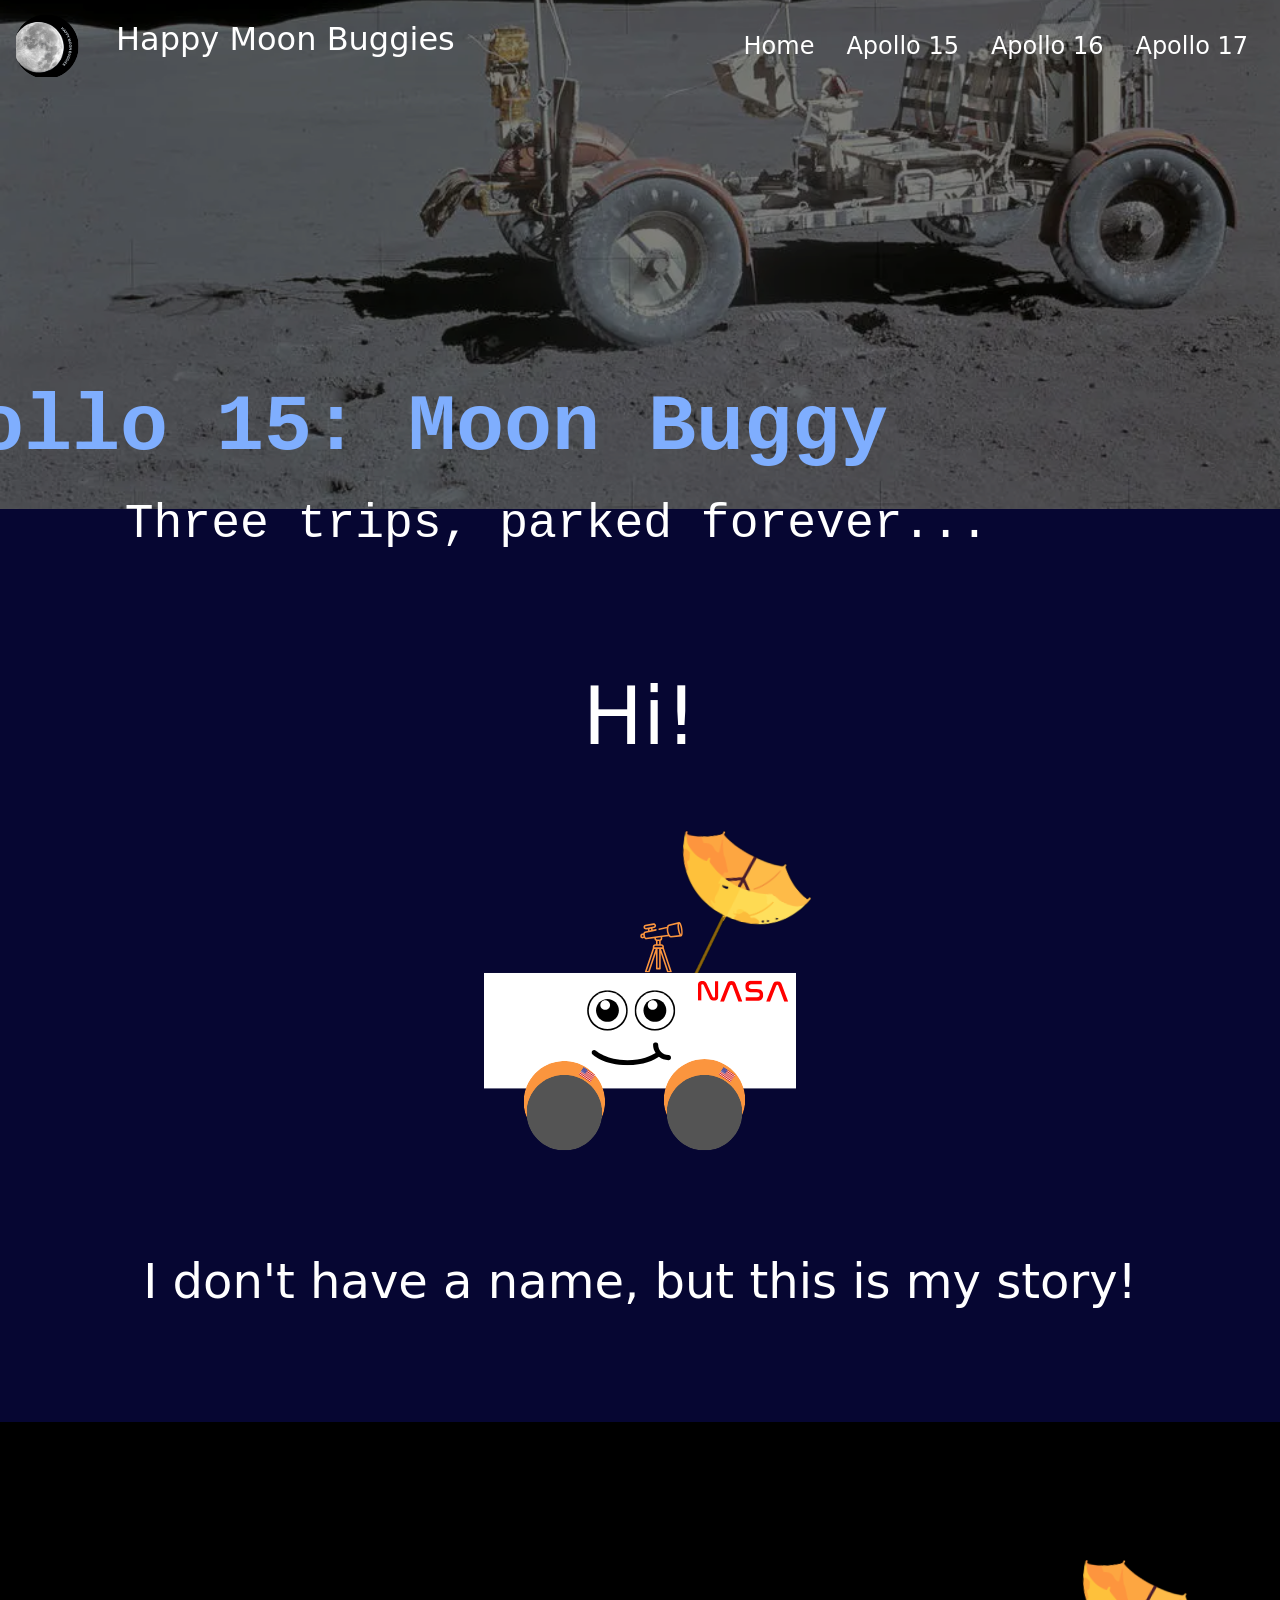
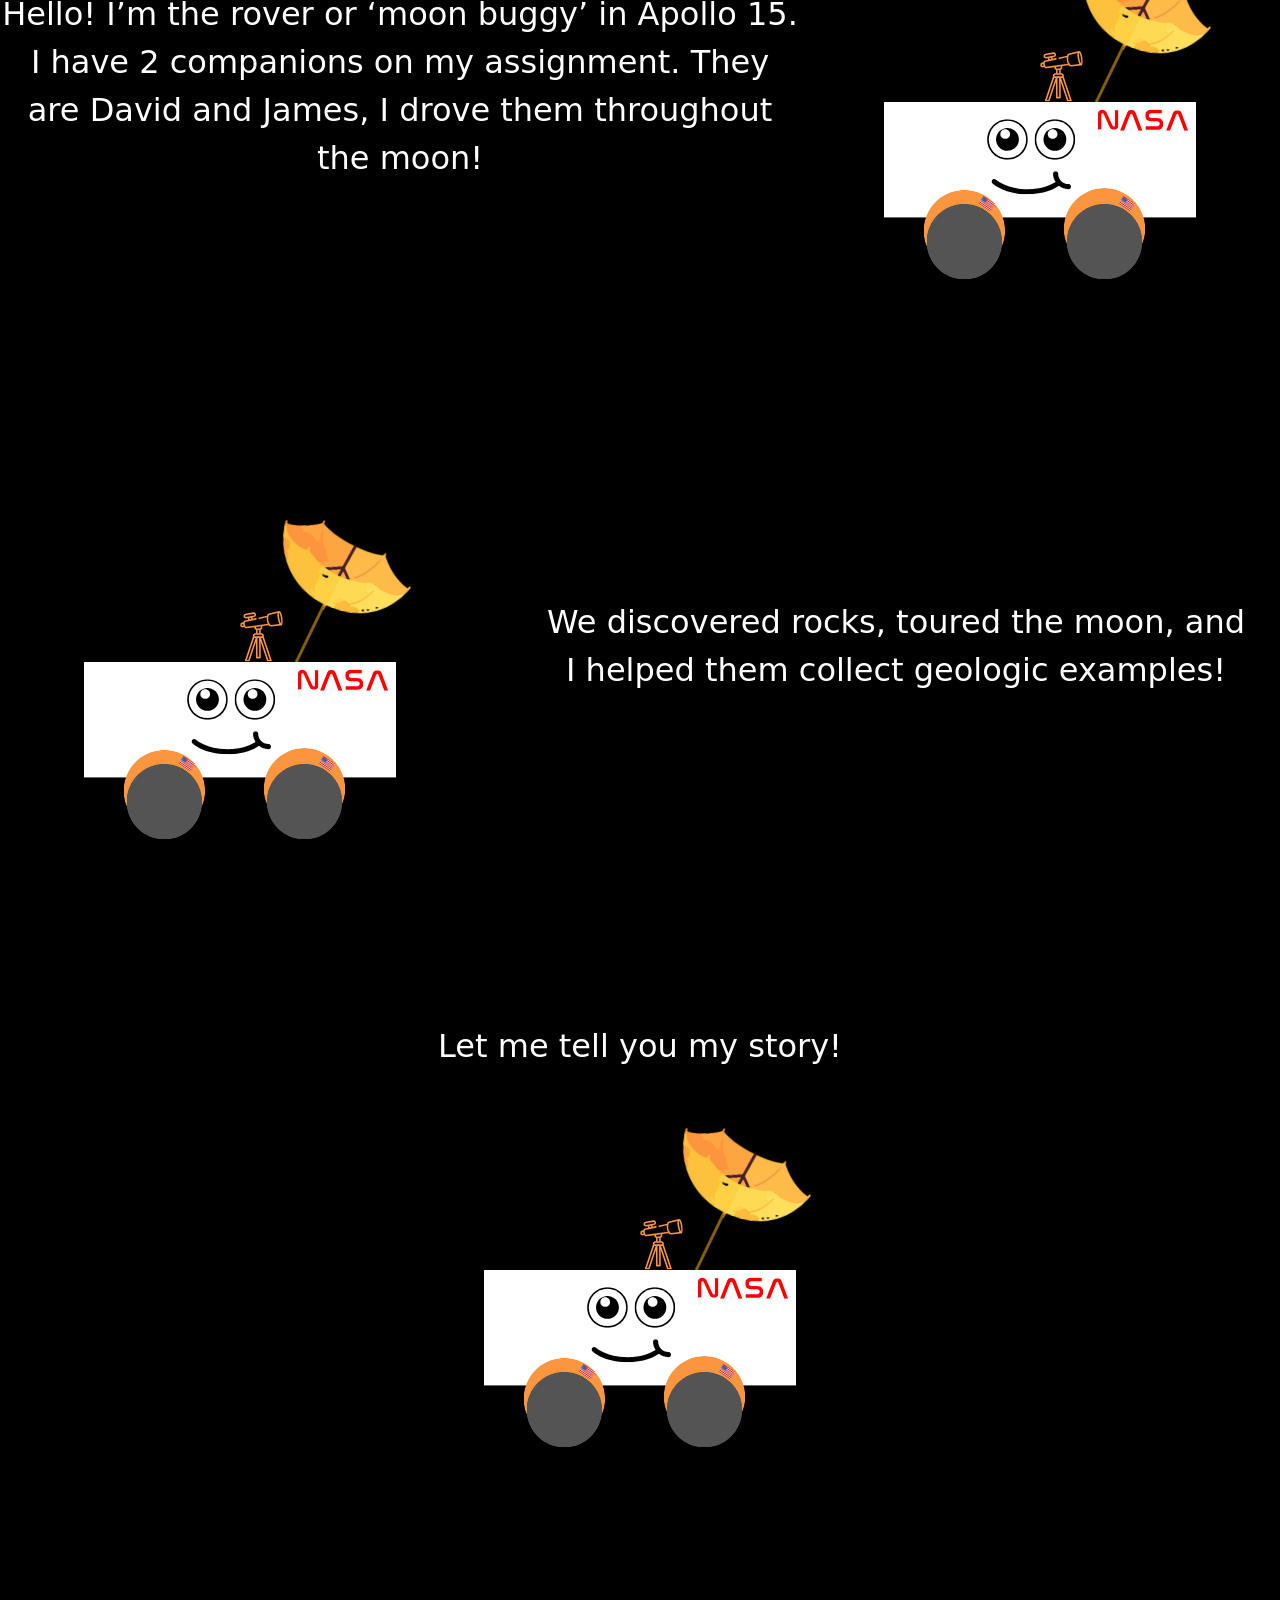
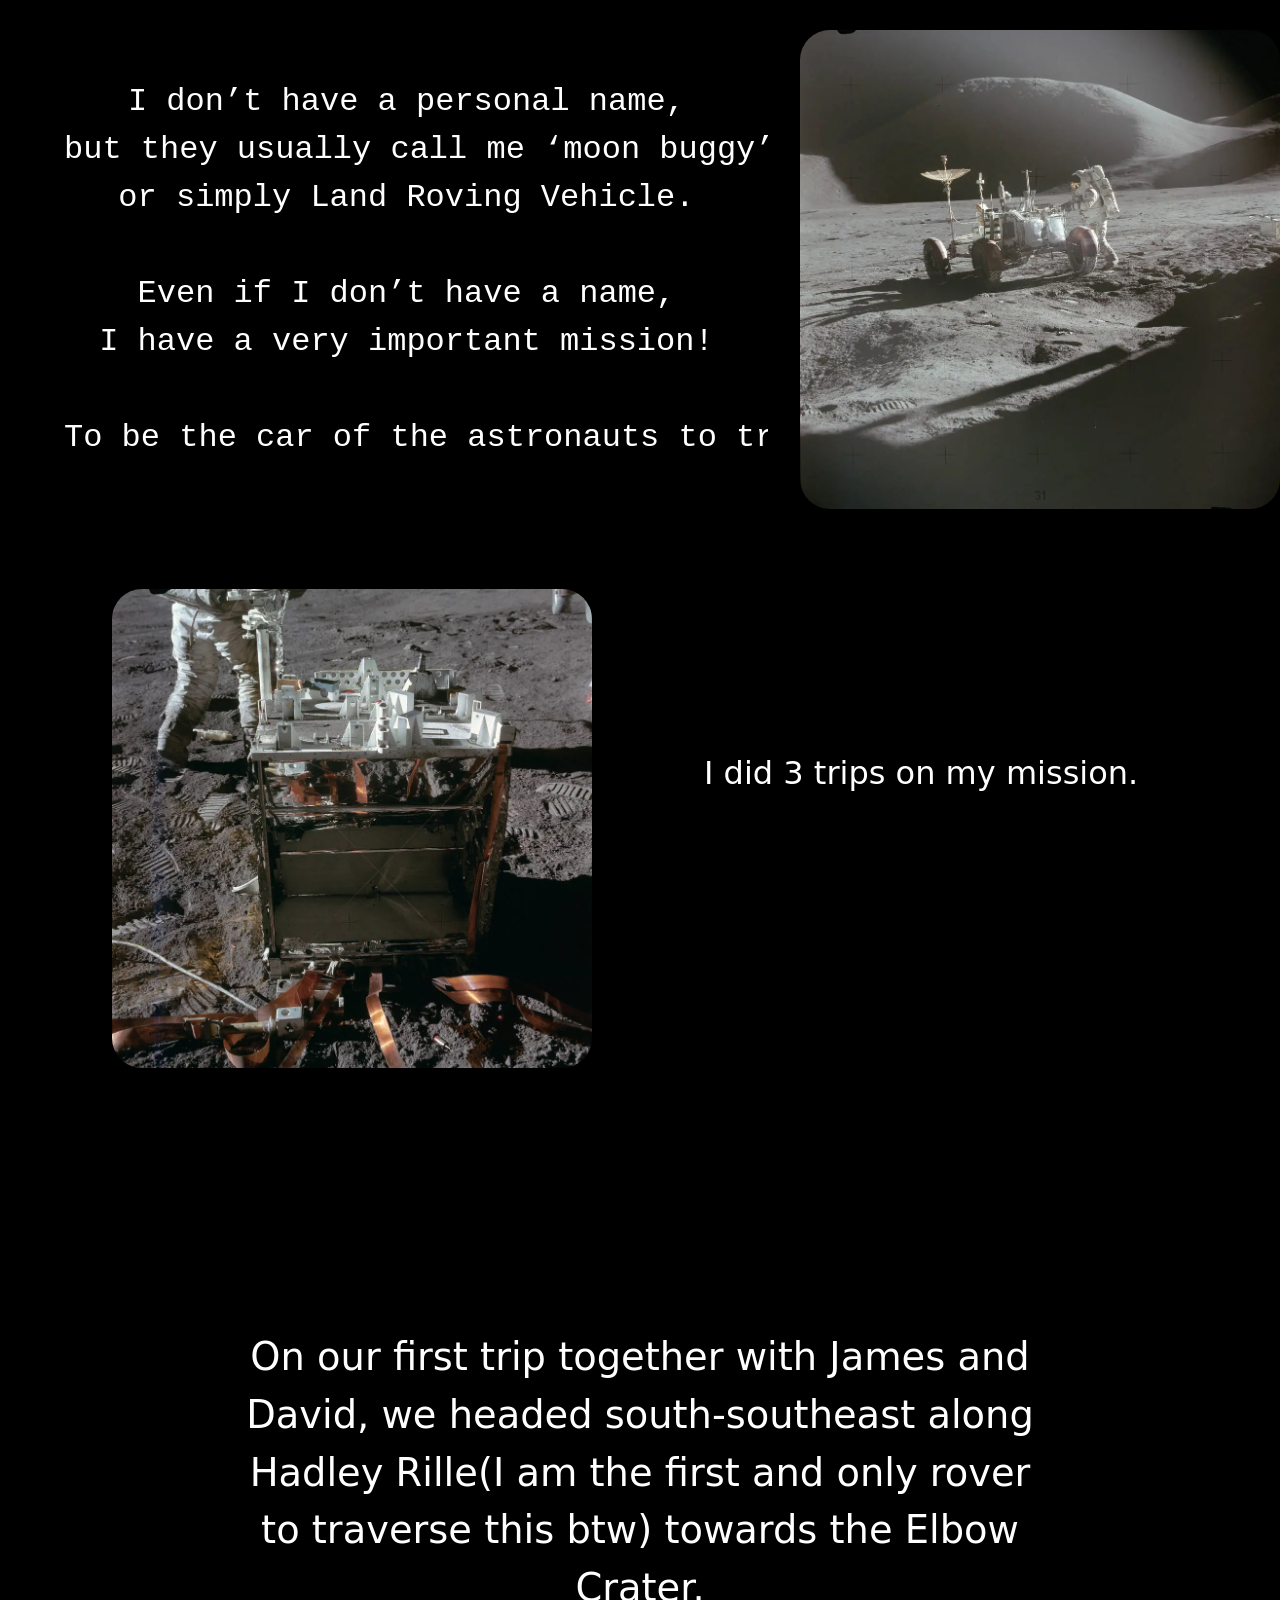
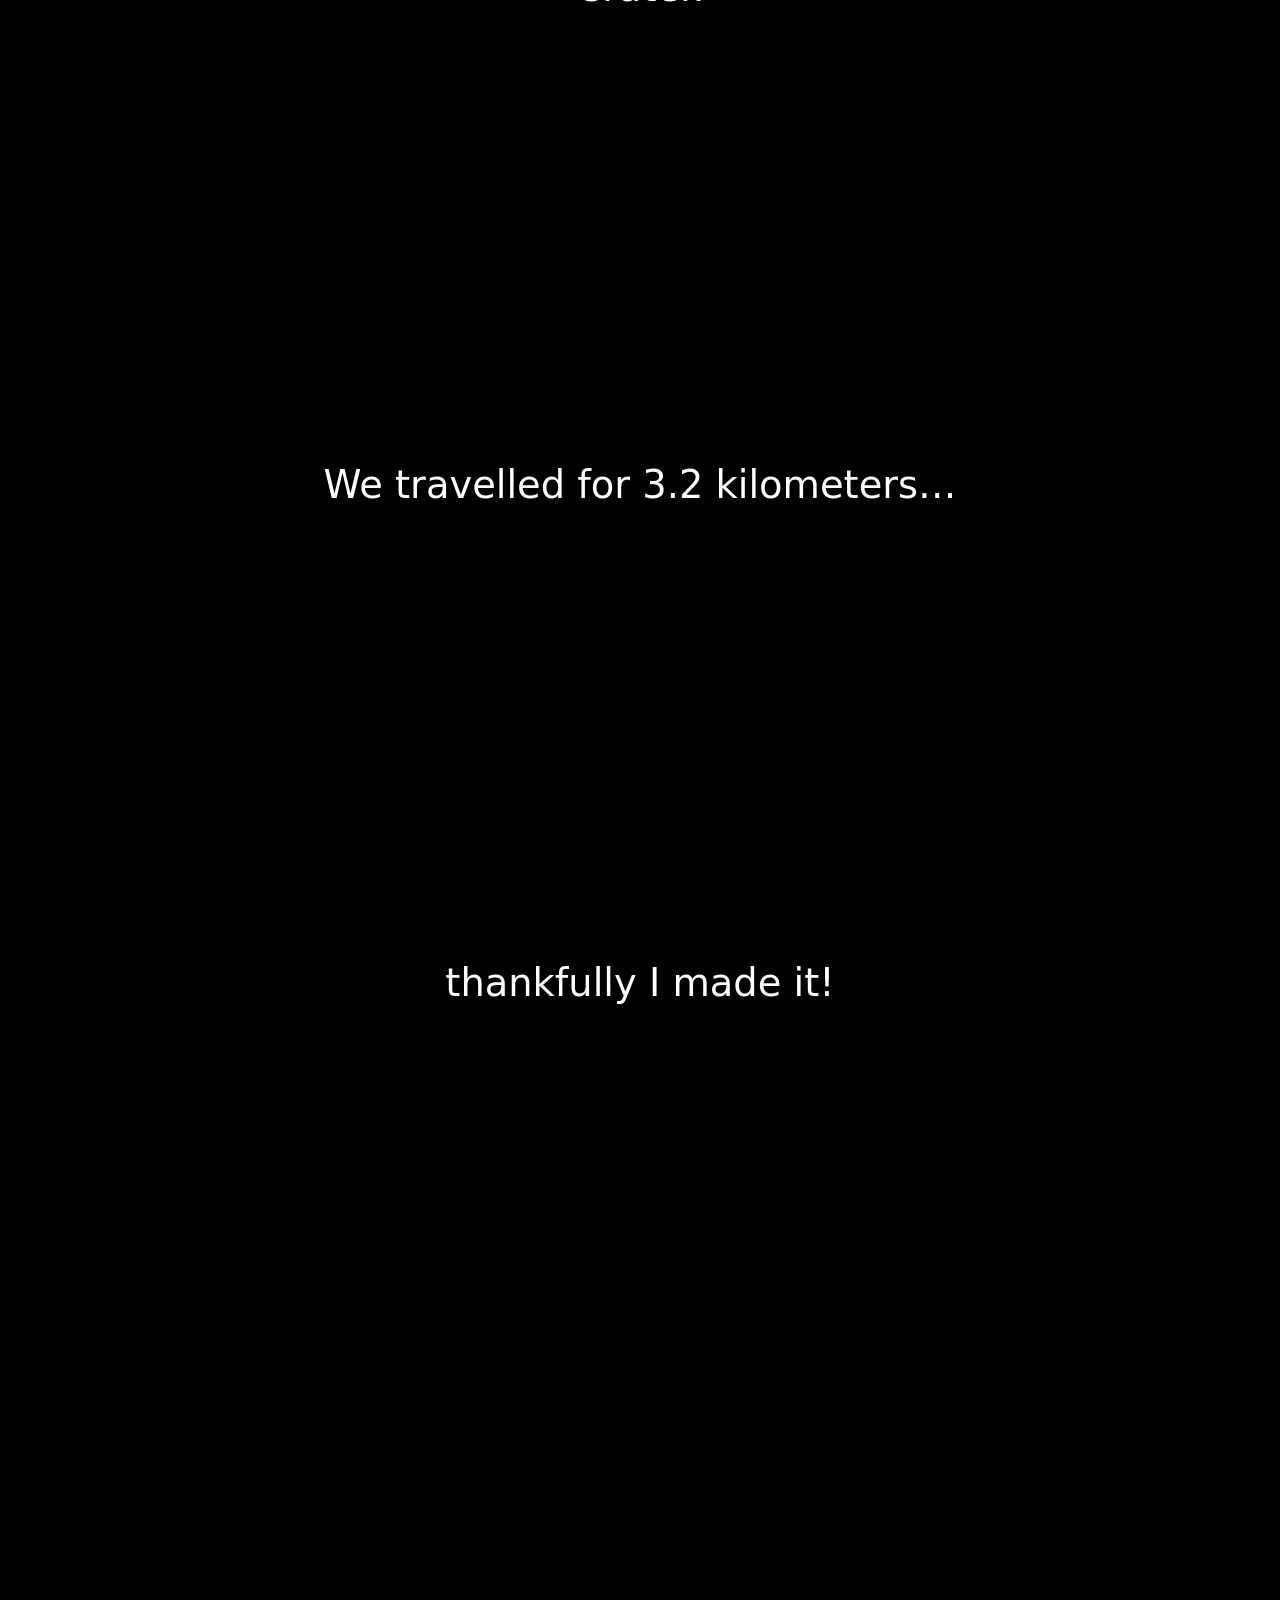
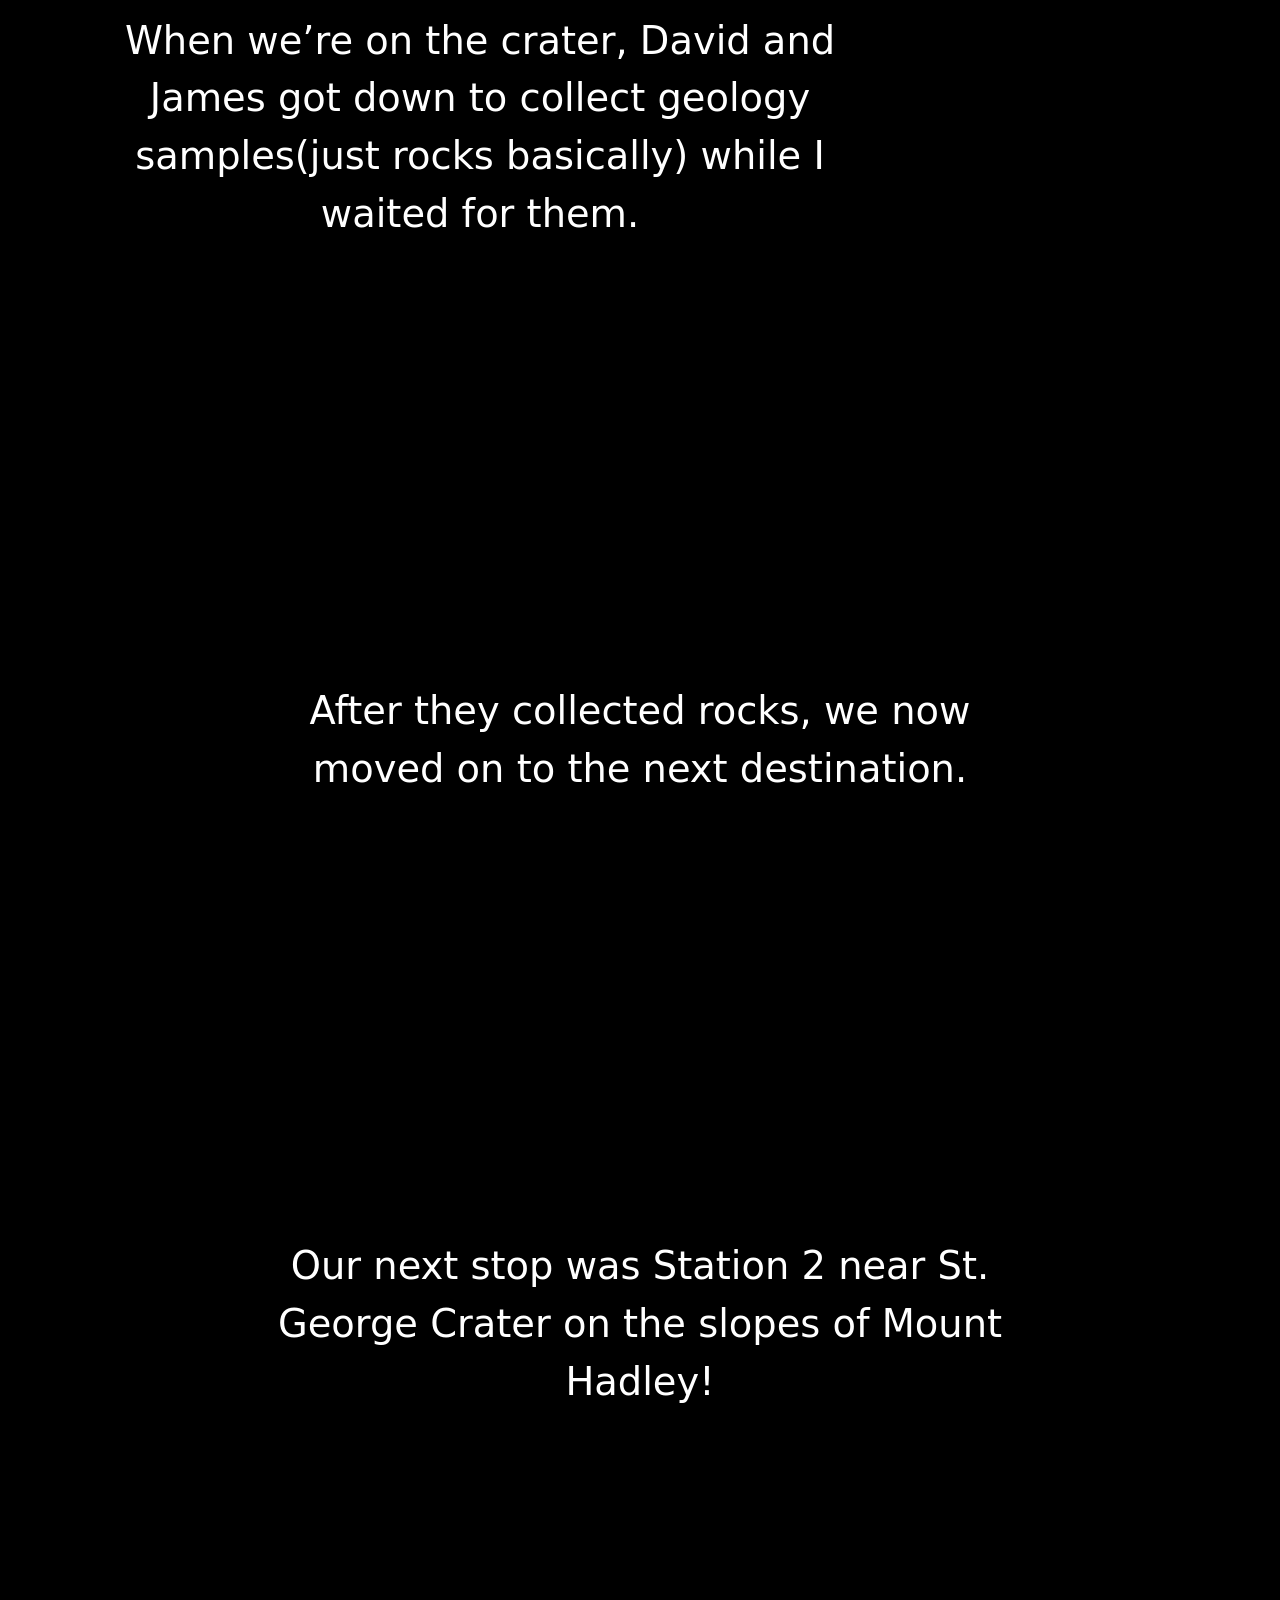
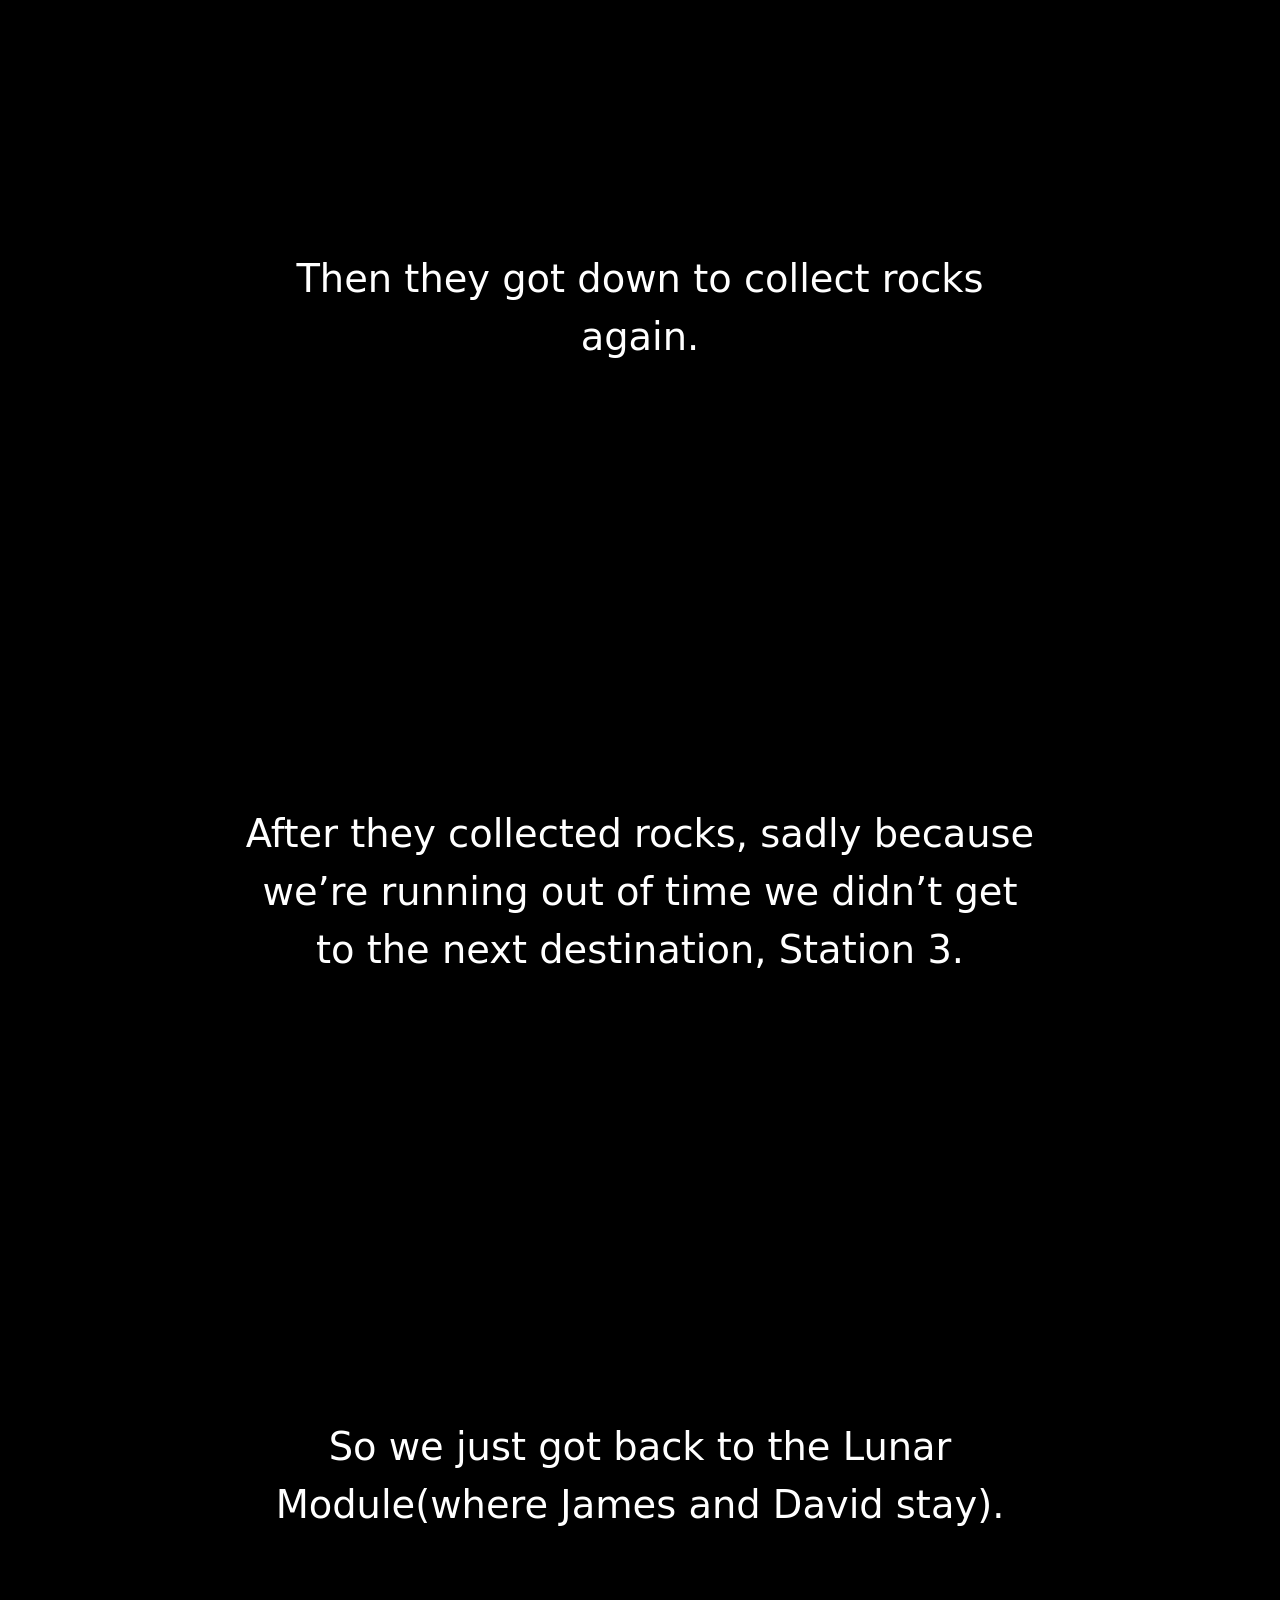
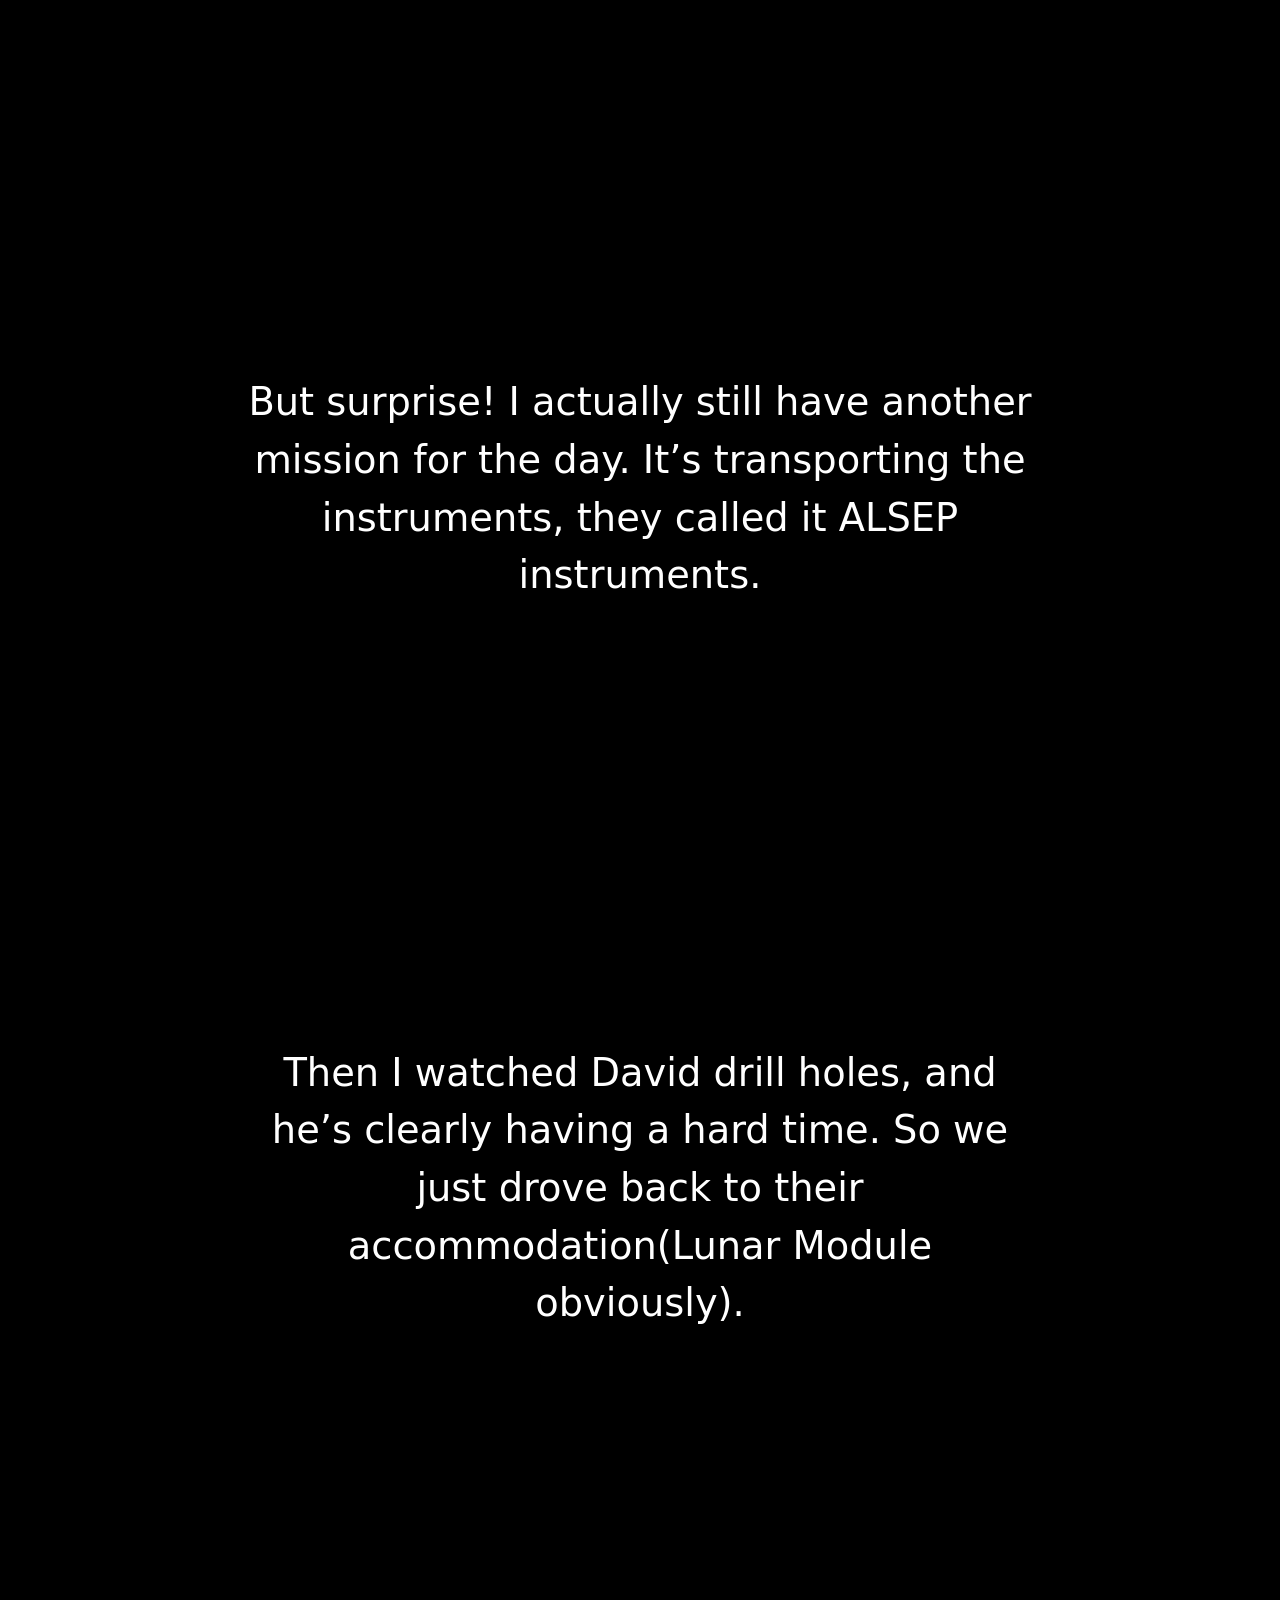
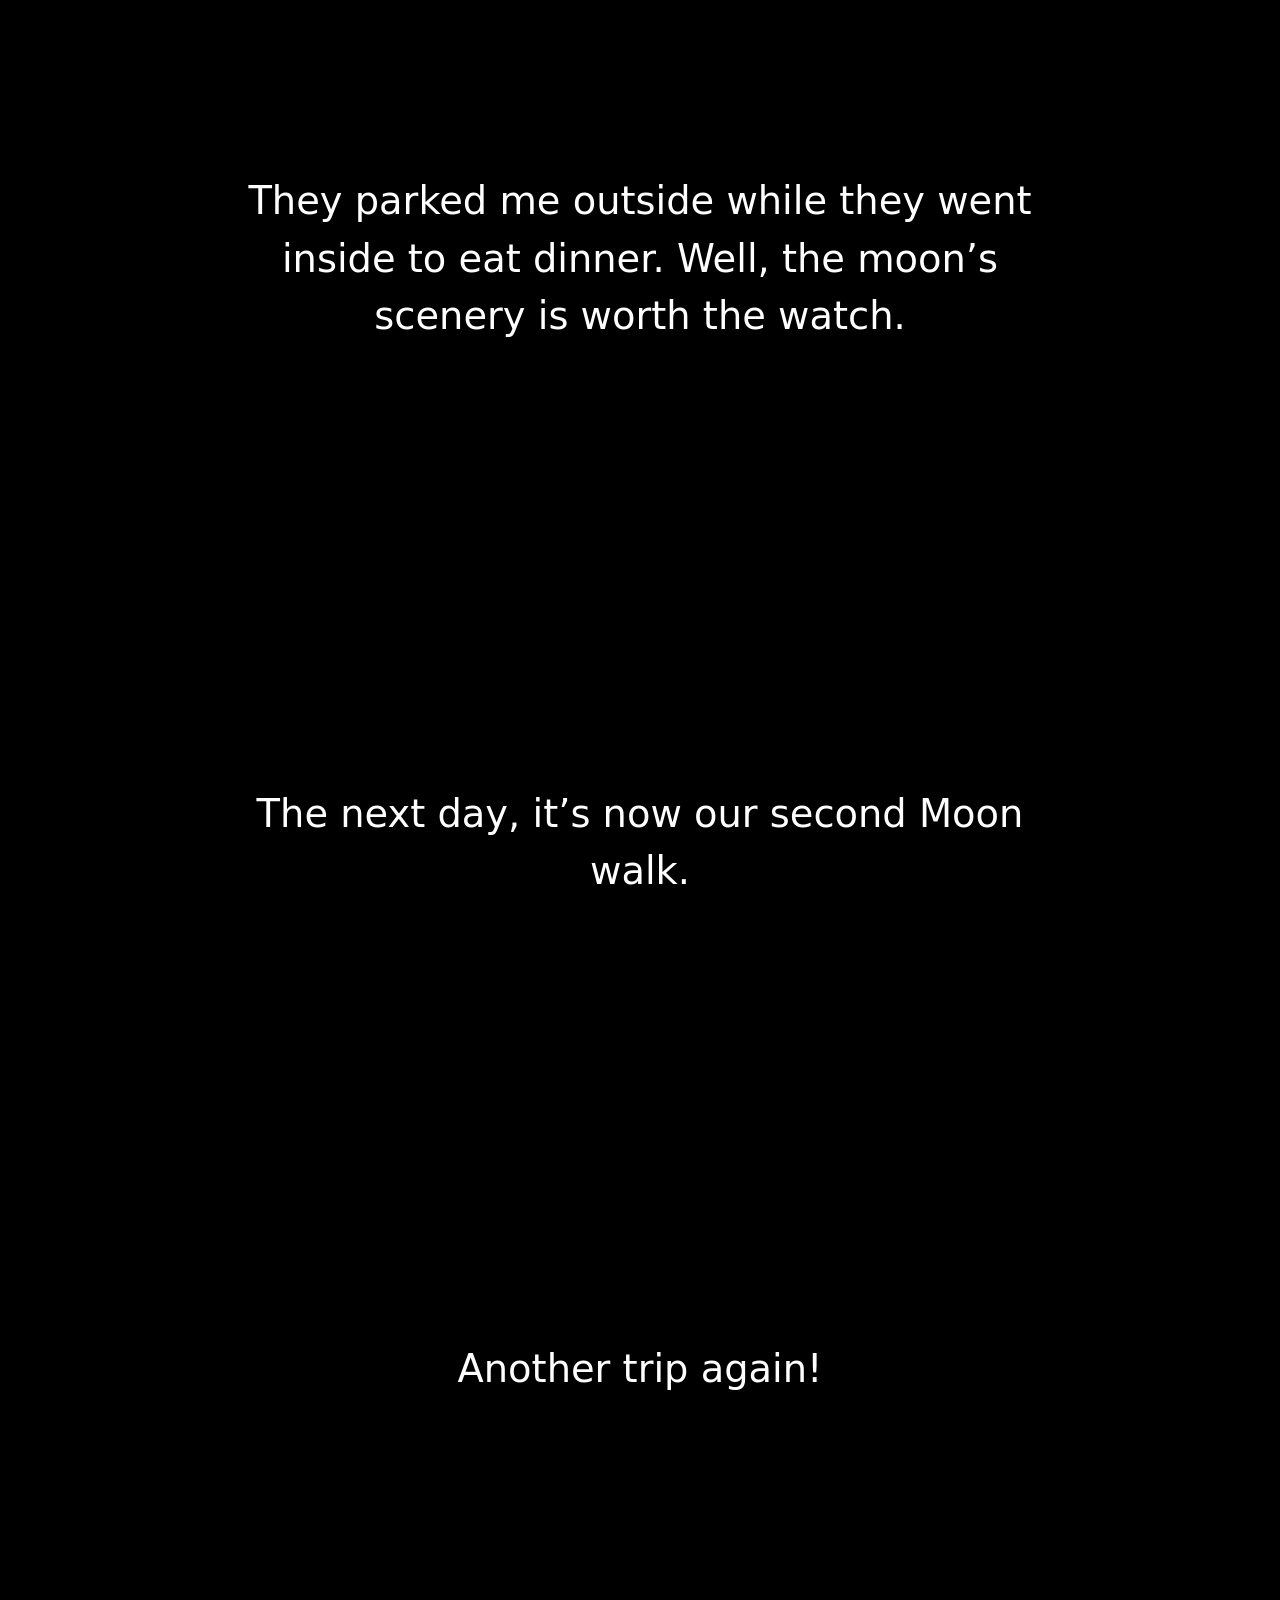
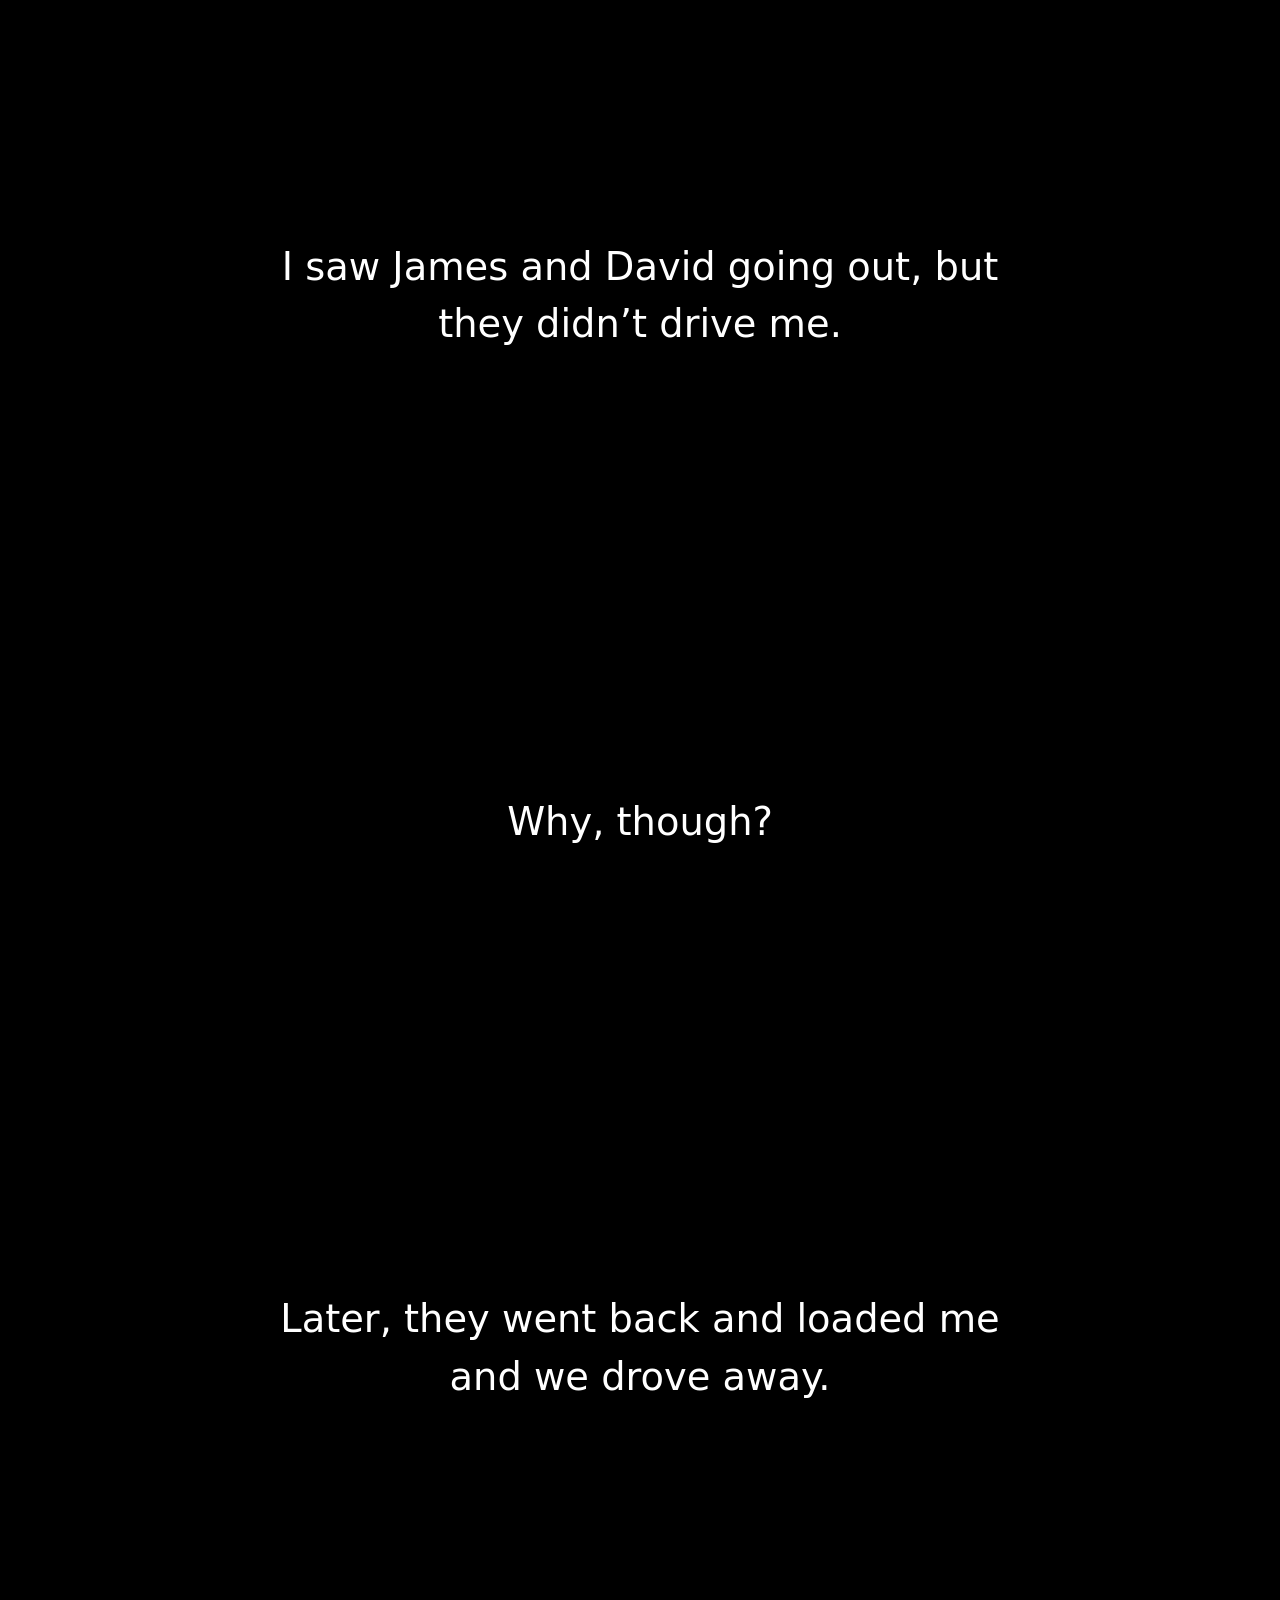
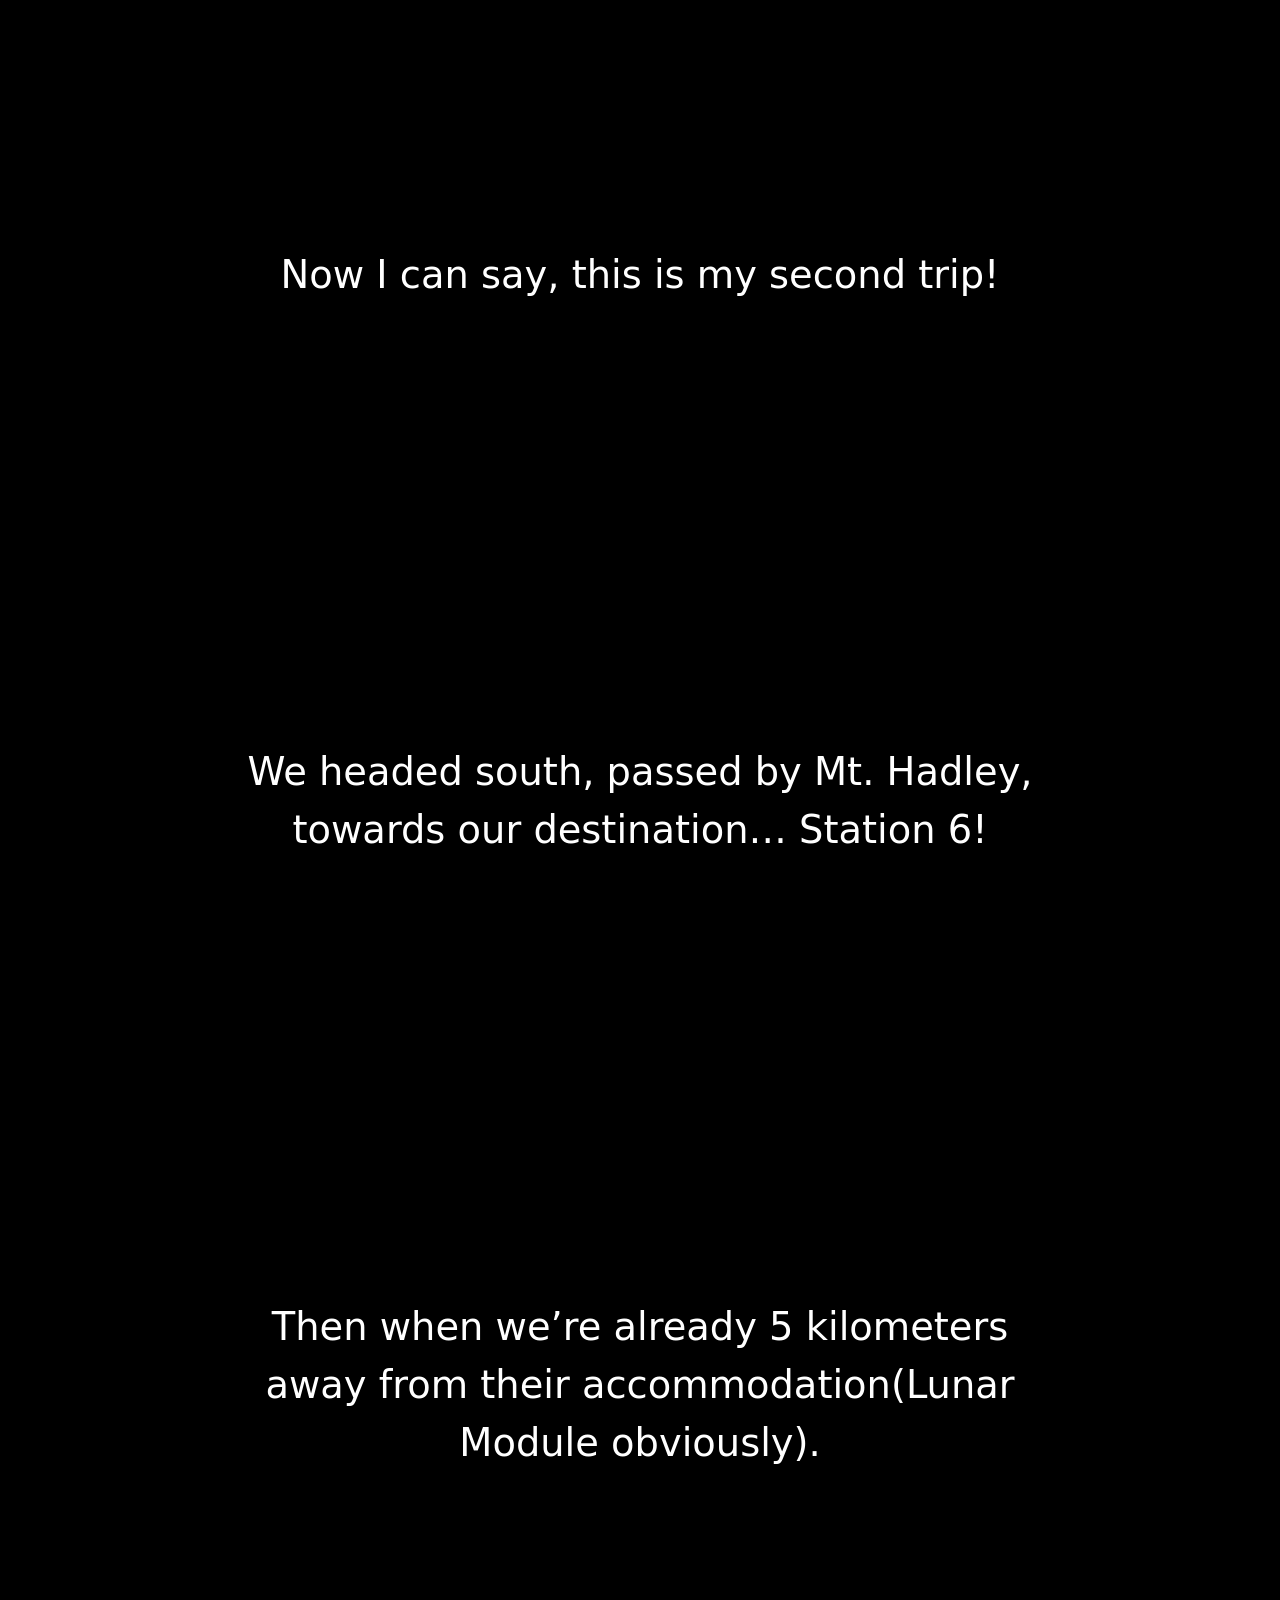
==== commit 2036d81a: "update3" ====
--- a/apollo15.html
+++ b/apollo15.html
@@ -407,6 +407,13 @@
             <p id="story15-84" class="stories linesA15" style="margin-bottom: 20rem;">I still don’t have a name, but can you please remember me?</p>
         </div>
 
+         <div class="story-15 story1" style="flex-direction: column;">
+             <p id="story15-85" class="stories linesA15" style="margin-left: 0;">This is the last photograph of the Land Rover Vehicle of Apollo 15... Year 1971...55 years from now</p>
+            
+            <img src="apollo15.png" alt="Apollo 15 Lunar Rover" class="buggy15 pics-15" style="margin-right: 7rem; margin-left: 7rem; margin-bottom: 10rem;">
+           
+        </div>
+
 
 
 
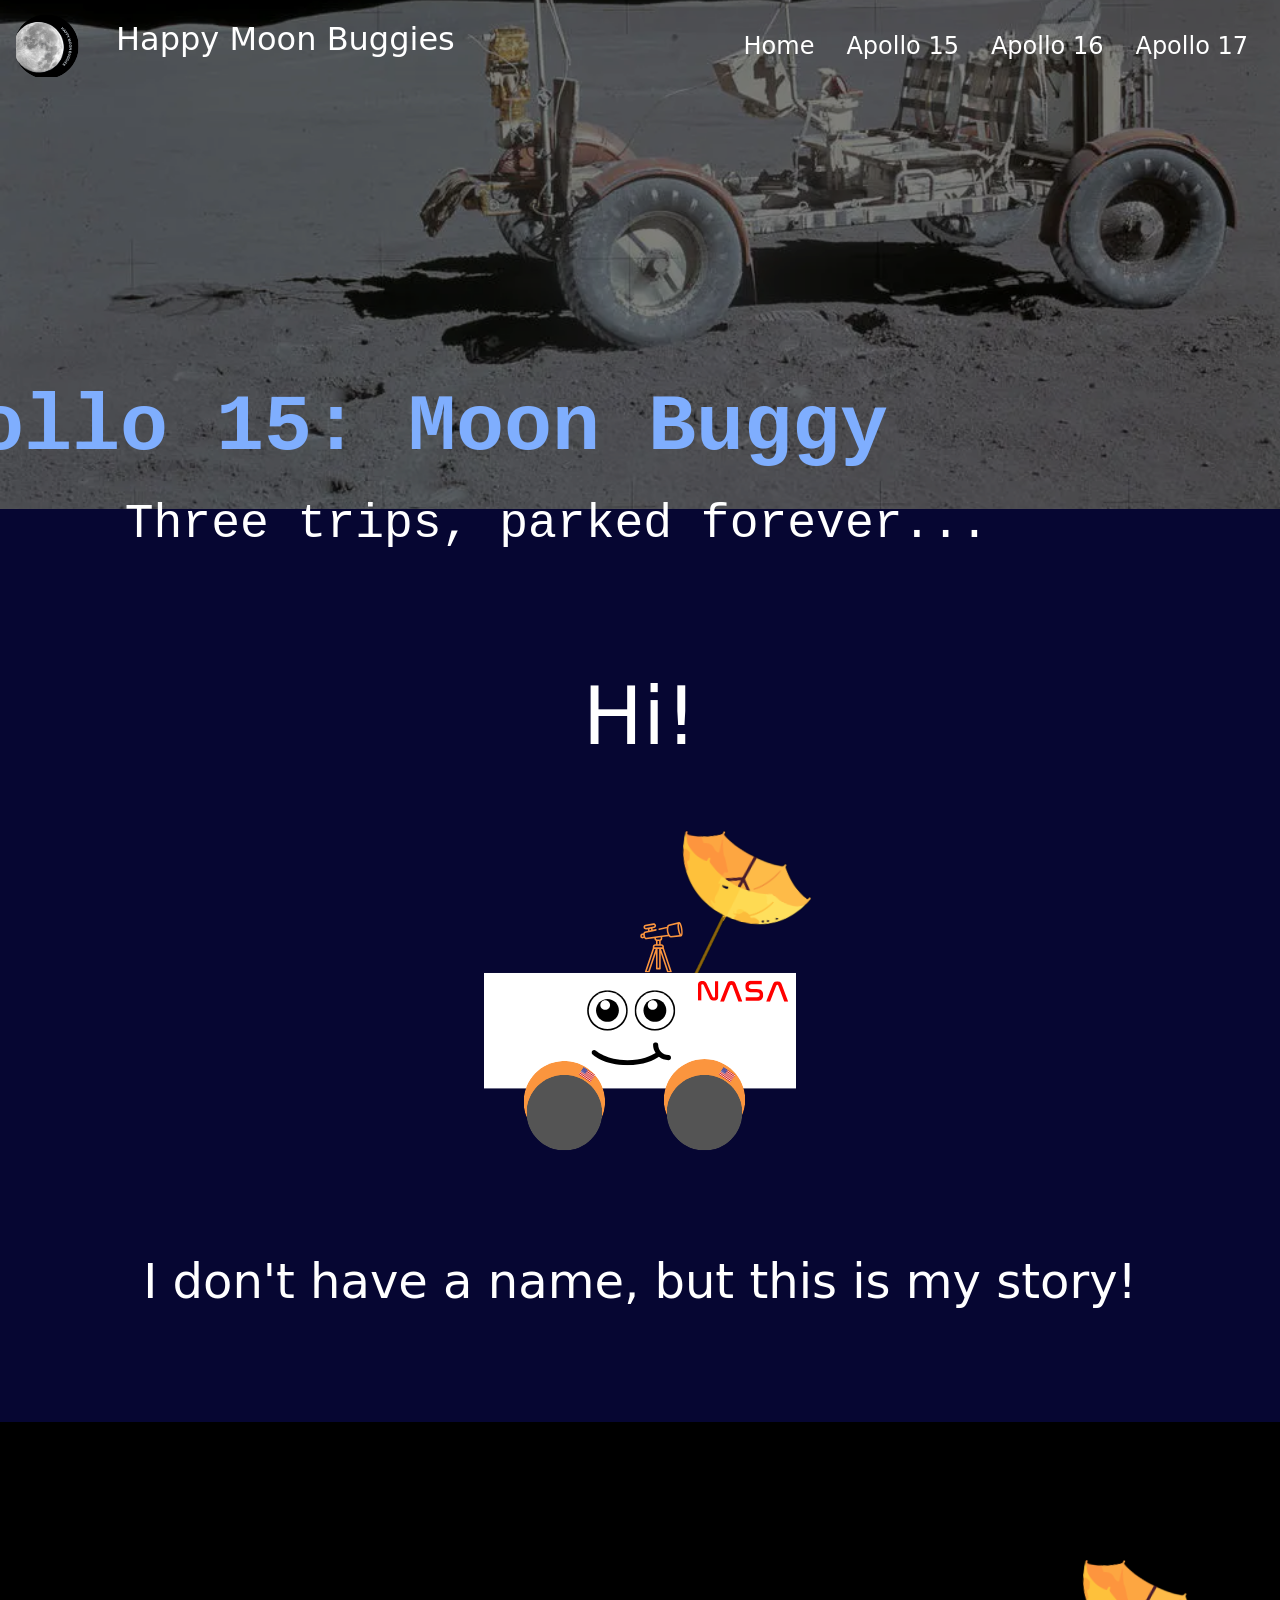
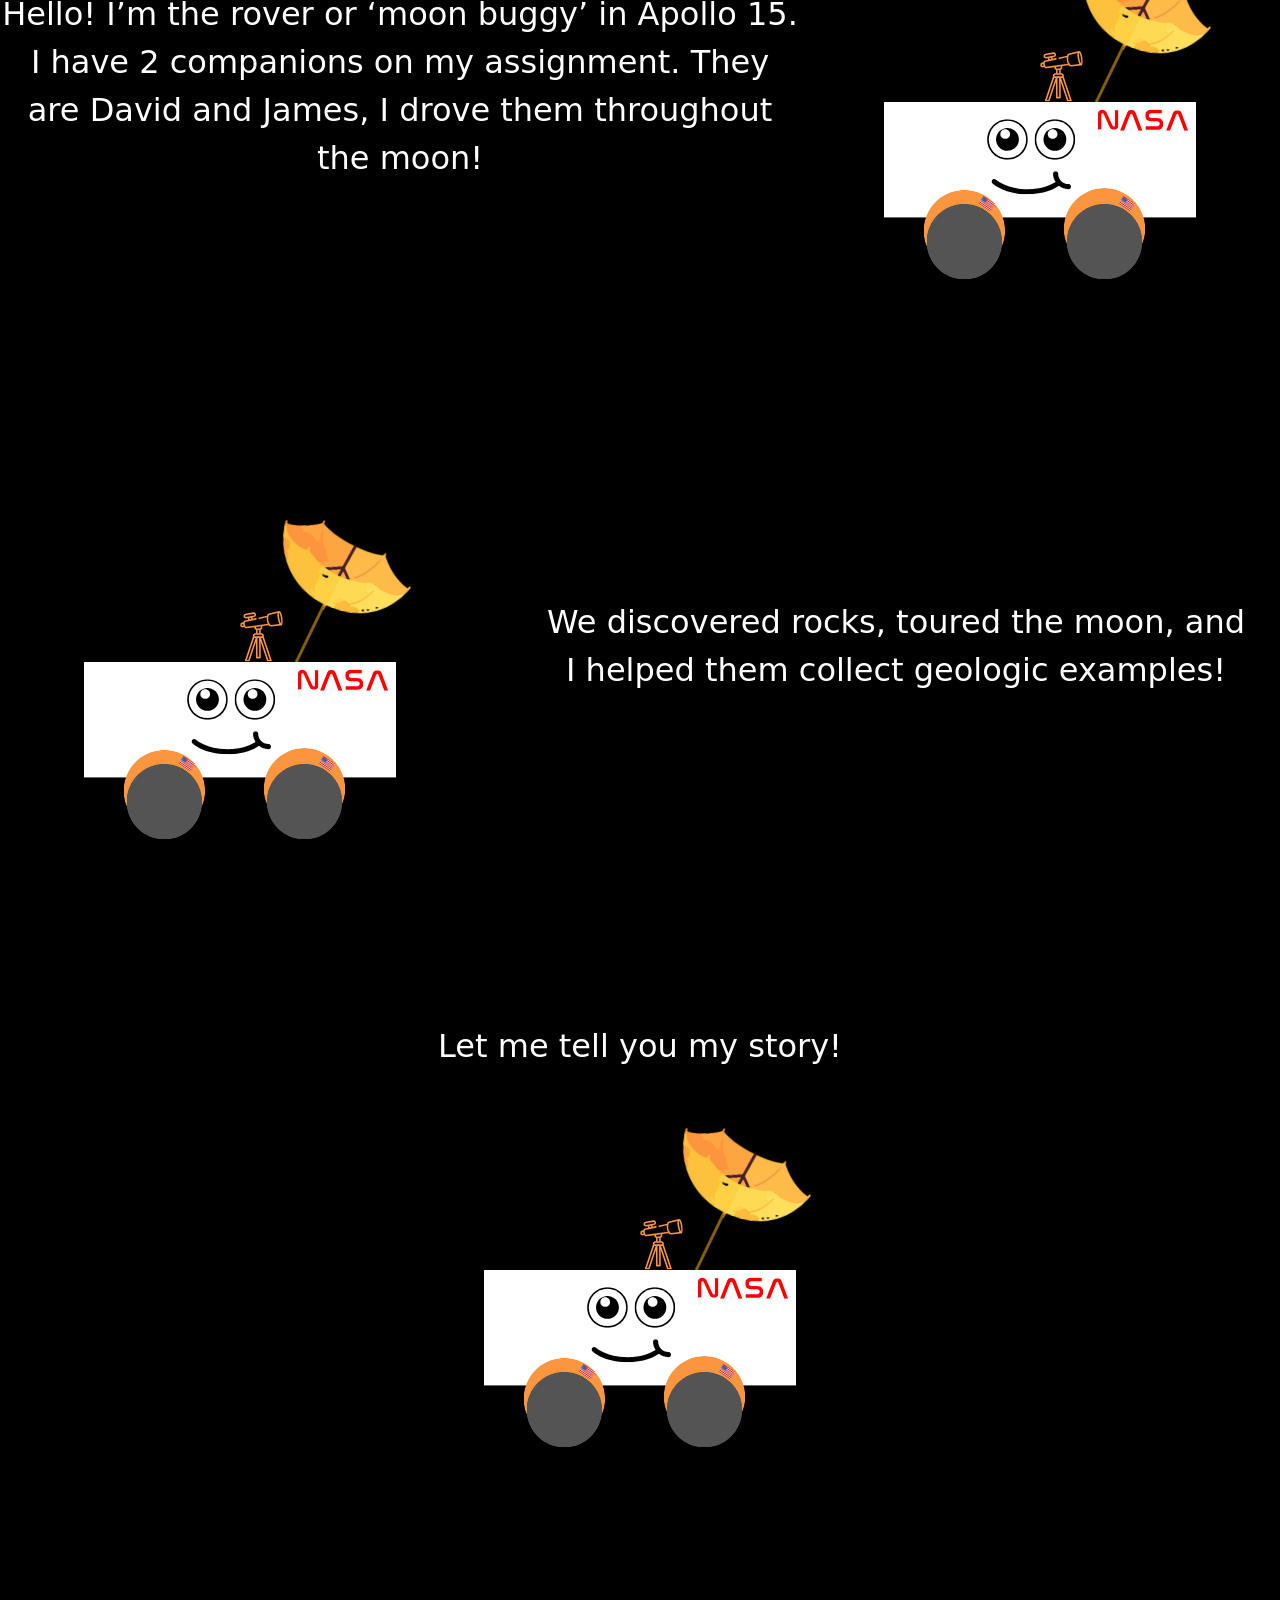
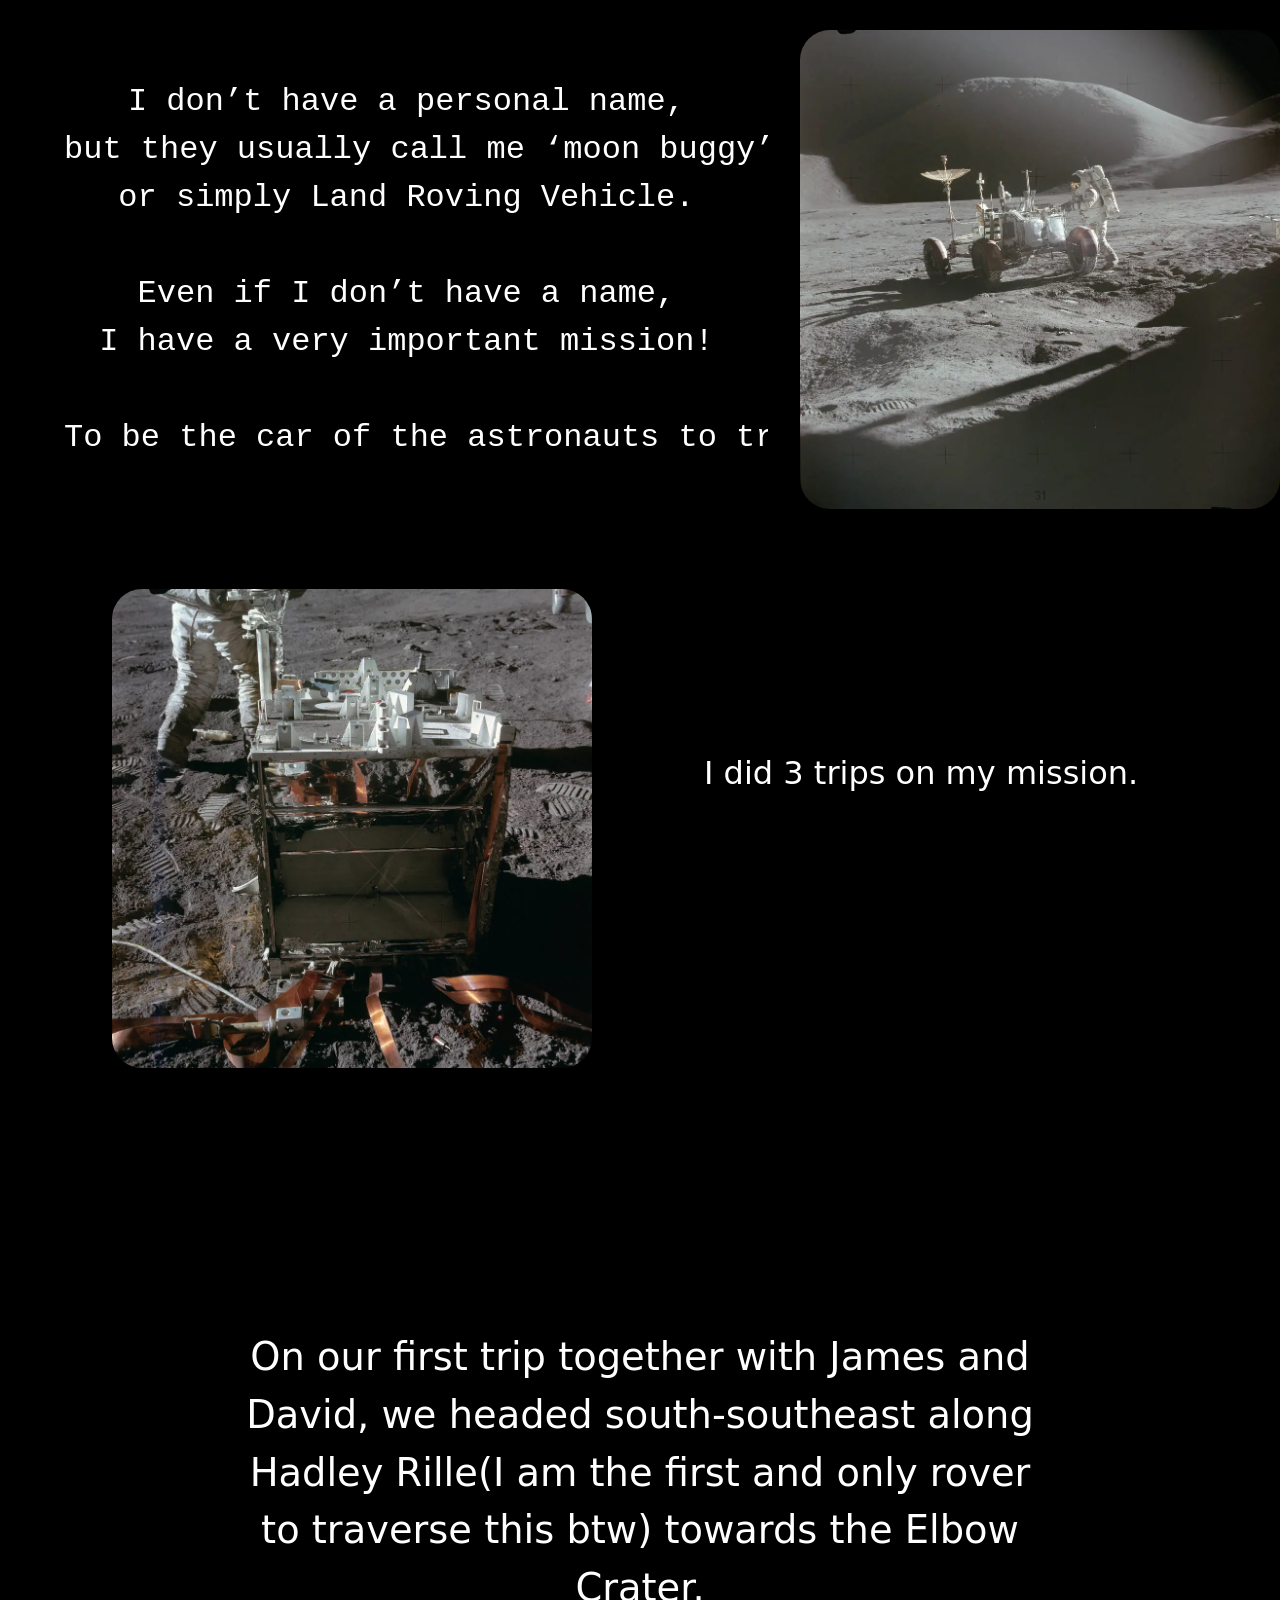
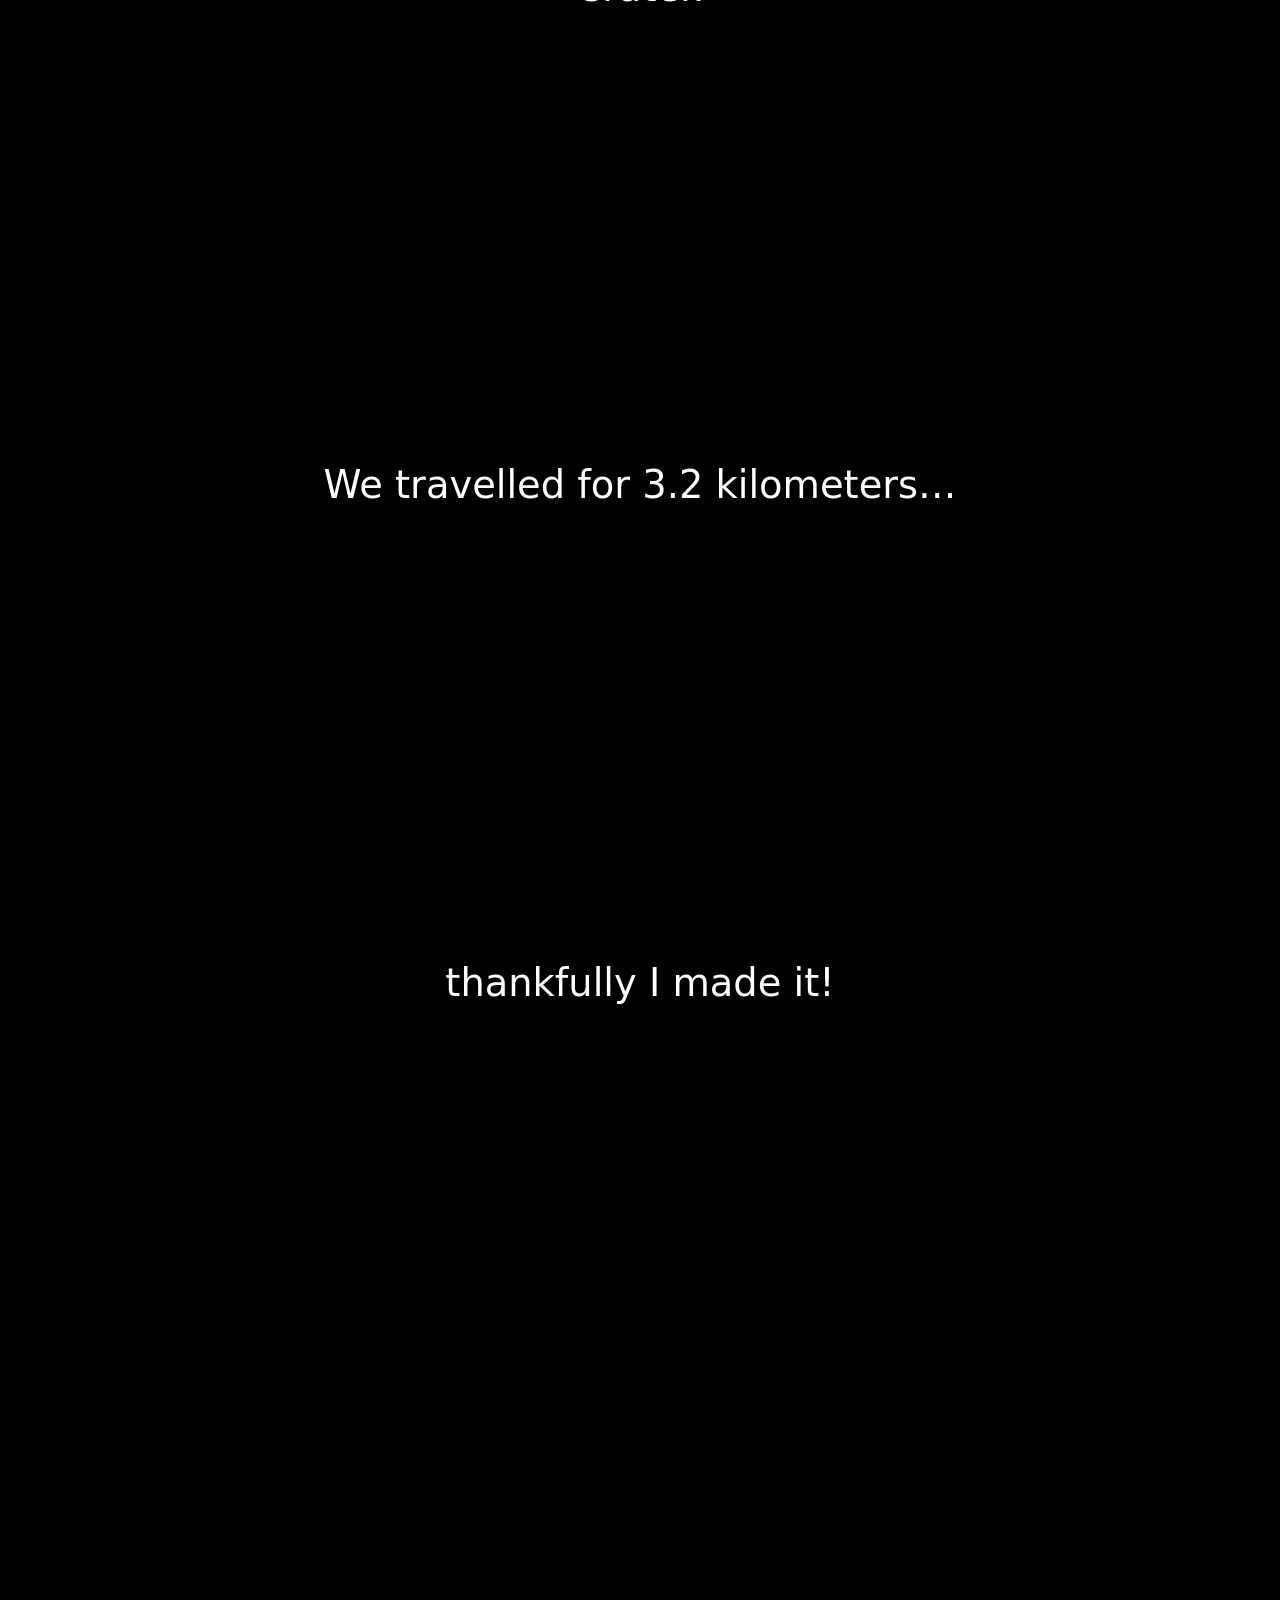
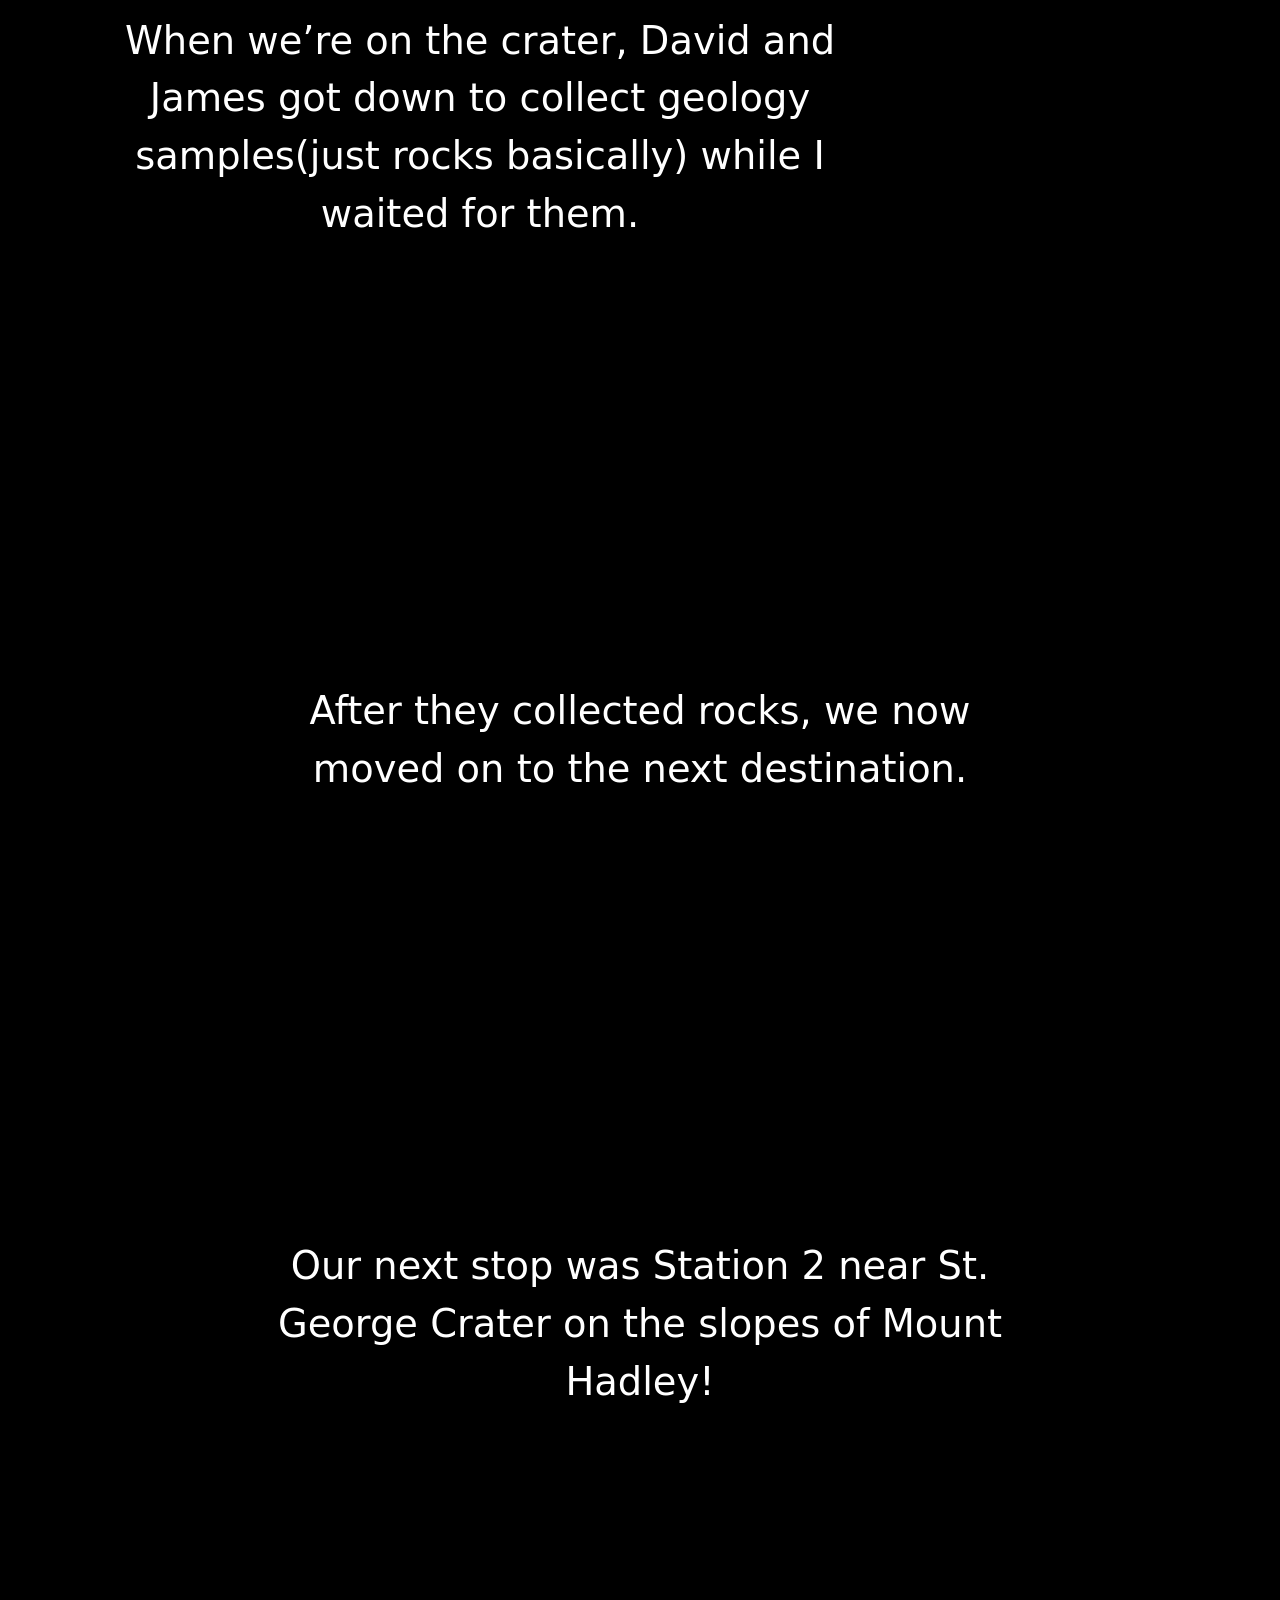
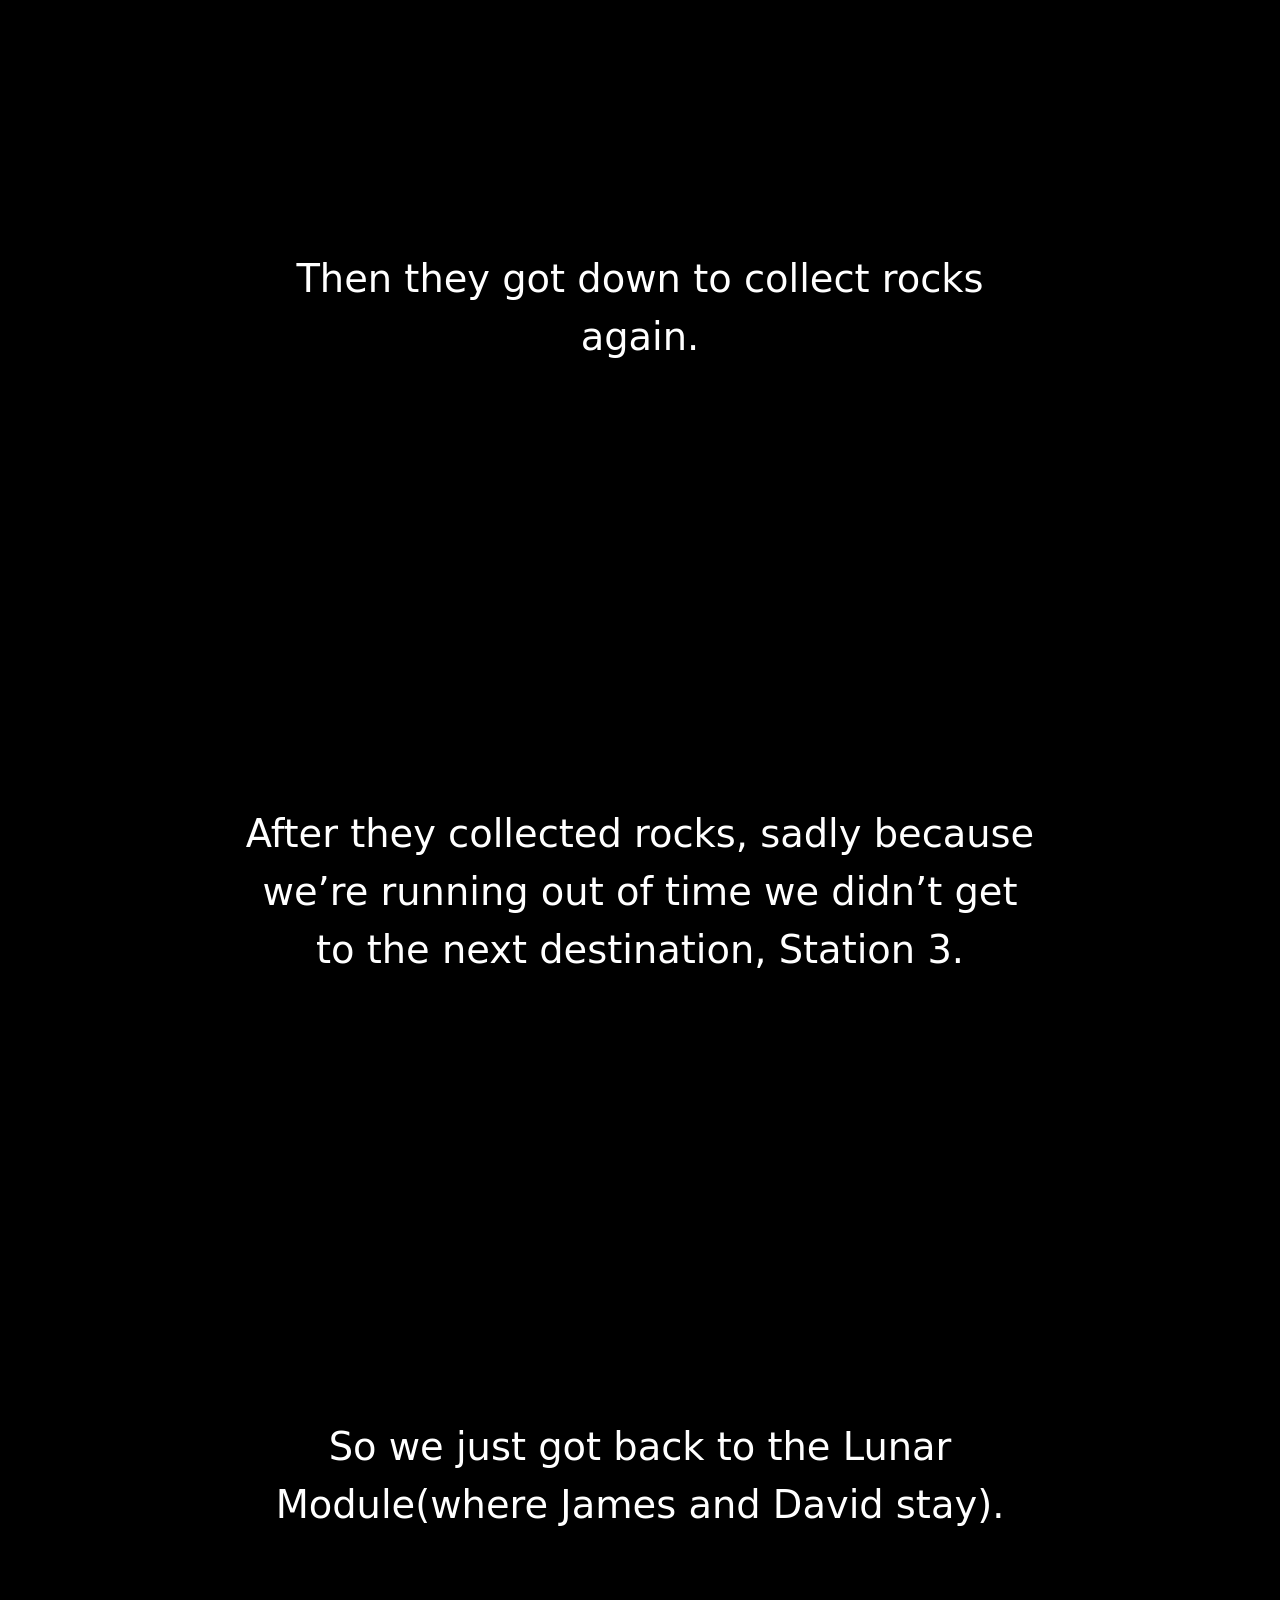
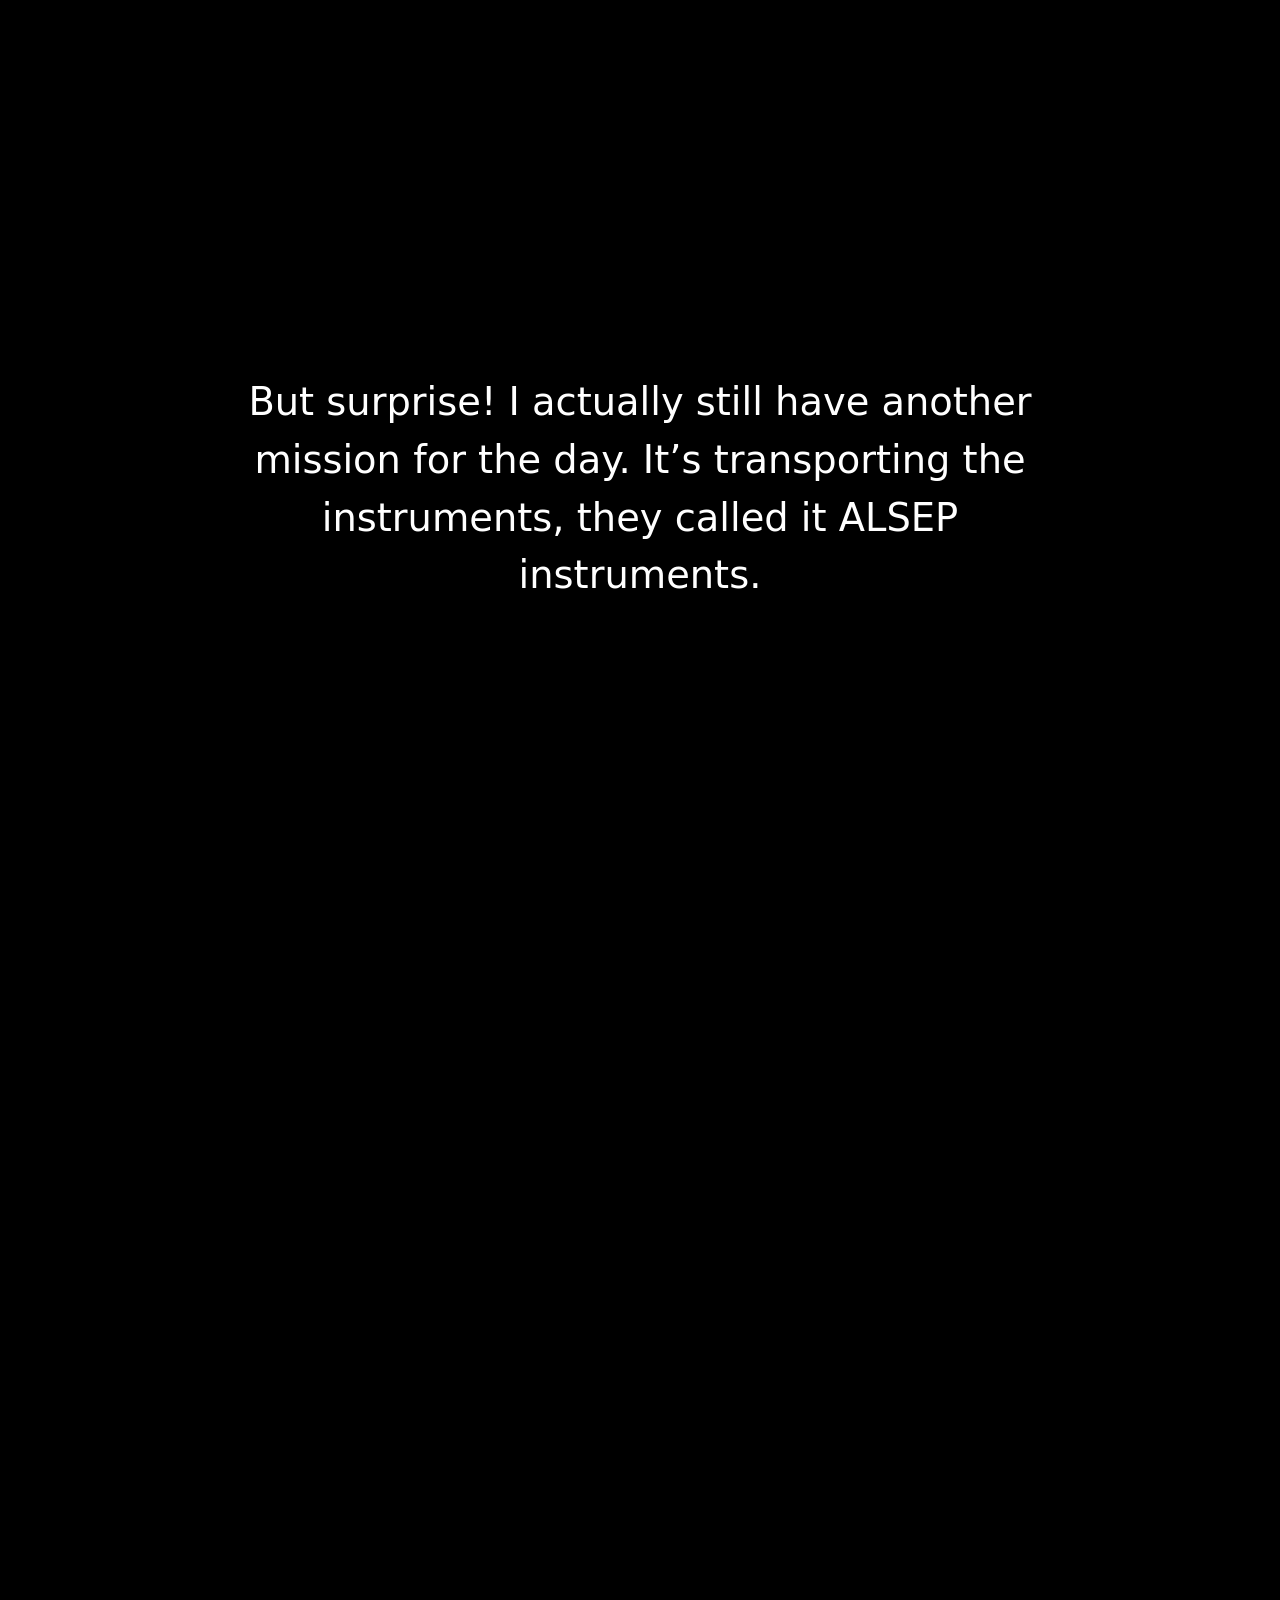
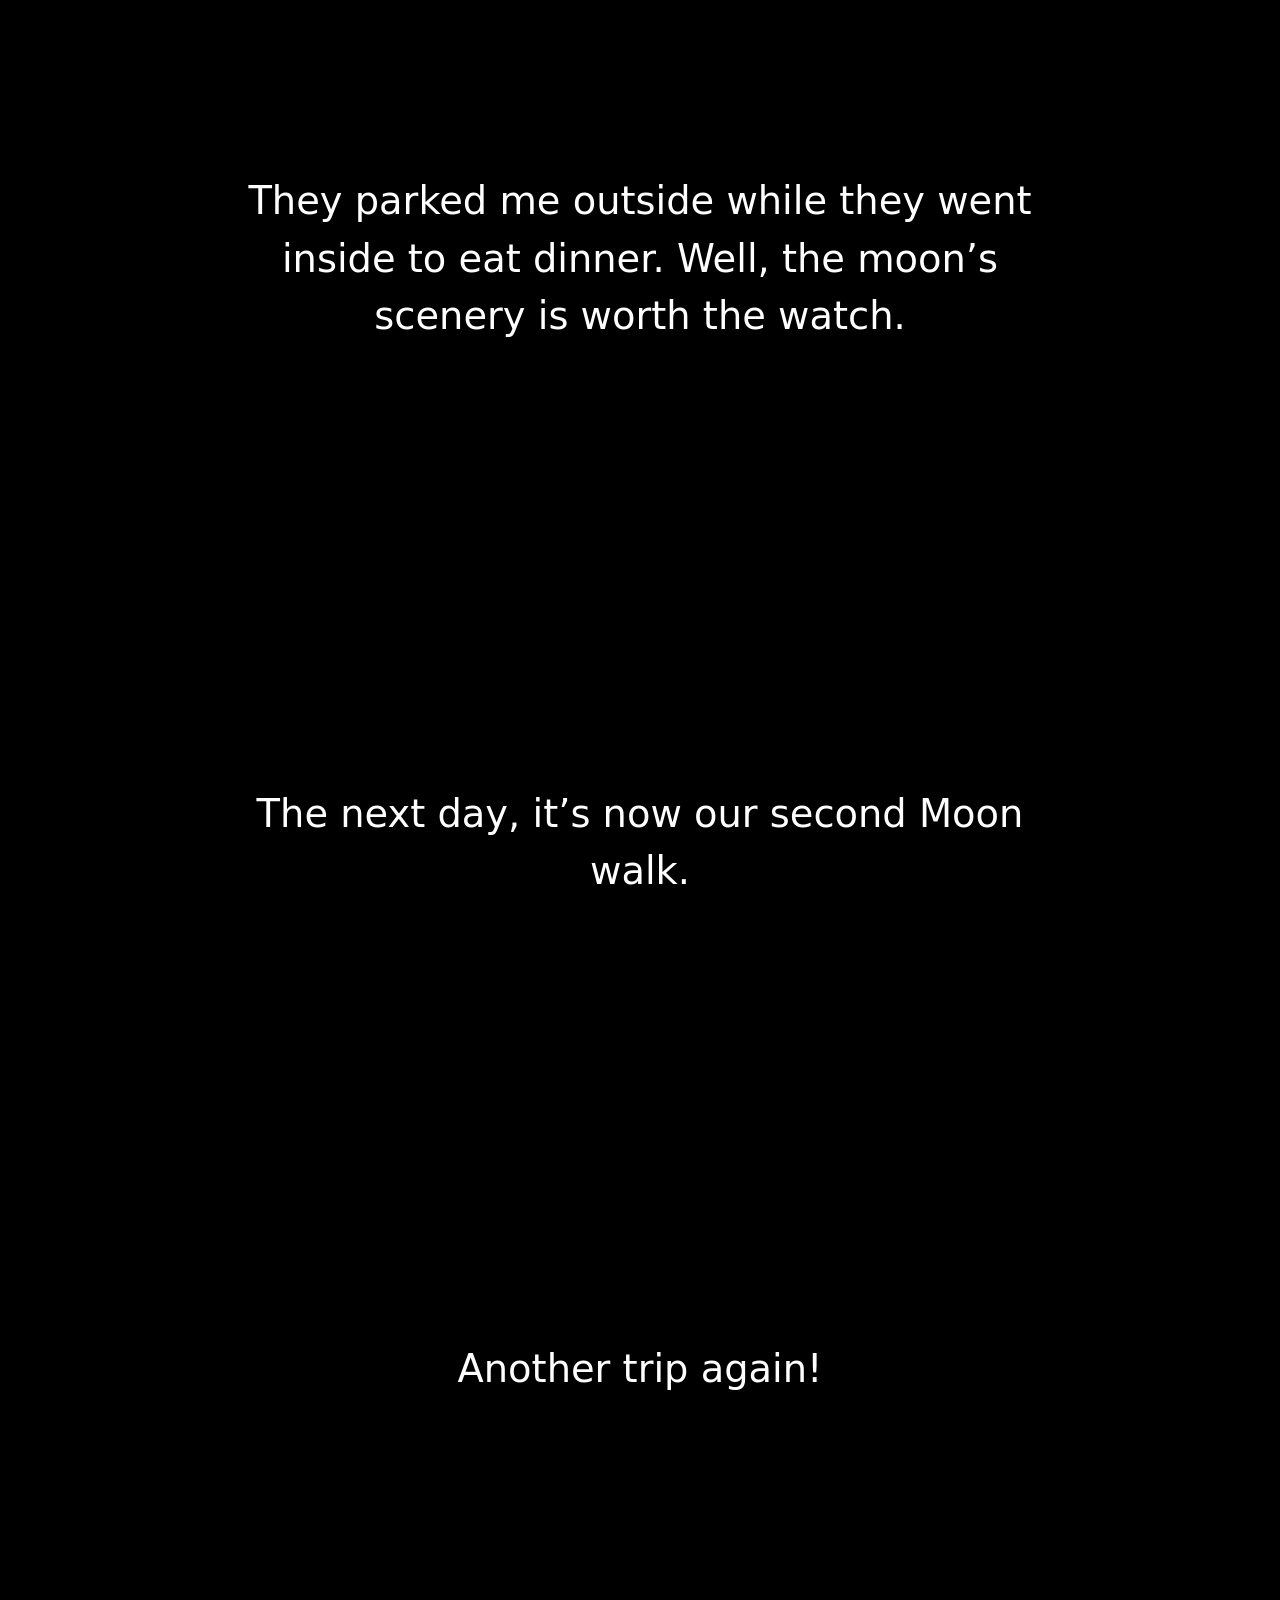
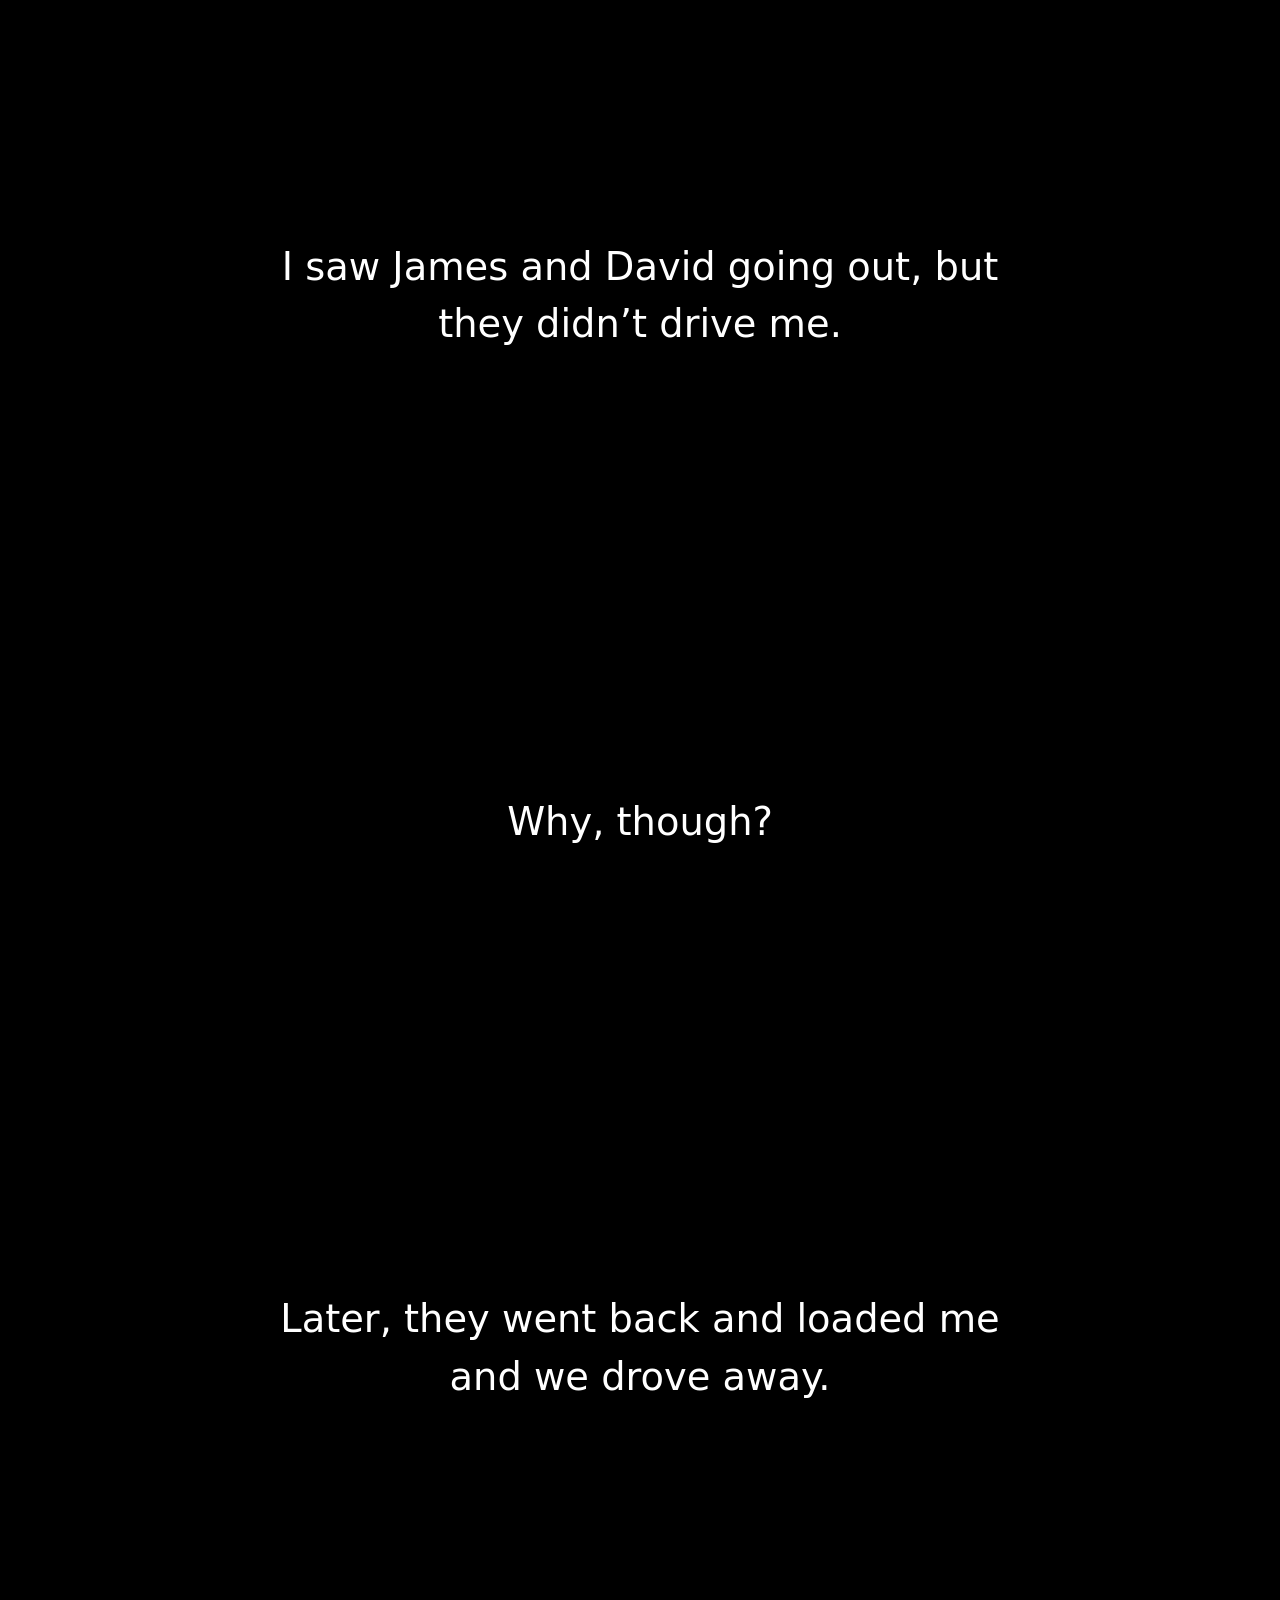
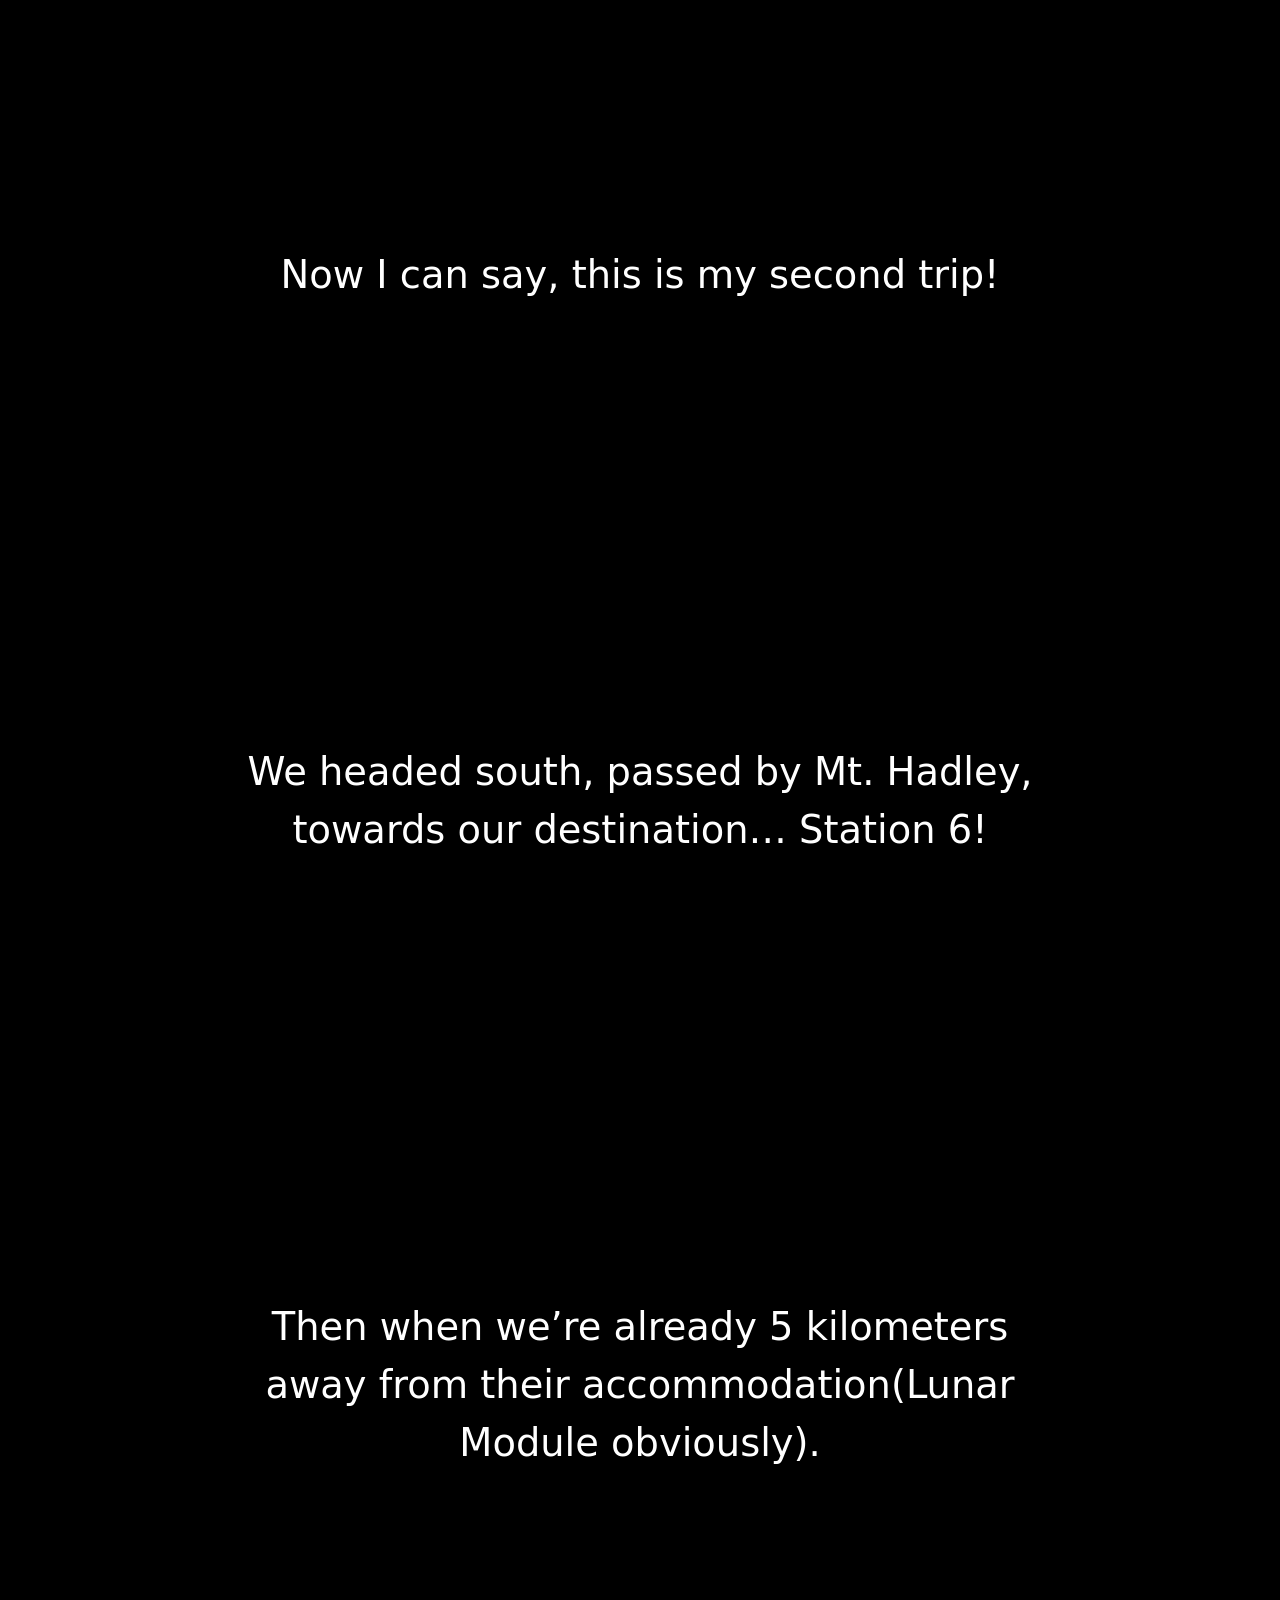
==== commit 9f82ed8a: "update4" ====
--- a/apollo15.html
+++ b/apollo15.html
@@ -408,7 +408,7 @@
         </div>
 
          <div class="story-15 story1" style="flex-direction: column;">
-             <p id="story15-85" class="stories linesA15" style="margin-left: 0;">This is the last photograph of the Land Rover Vehicle of Apollo 15... Year 1971...55 years from now</p>
+             <p id="story15-85" class="stories linesA15" style="margin-left: 0;">This is the last photograph of the Land Rover Vehicle of Apollo 15... Year 1971...55 years ago</p>
             
             <img src="apollo15.png" alt="Apollo 15 Lunar Rover" class="buggy15 pics-15" style="margin-right: 7rem; margin-left: 7rem; margin-bottom: 10rem;">
            
